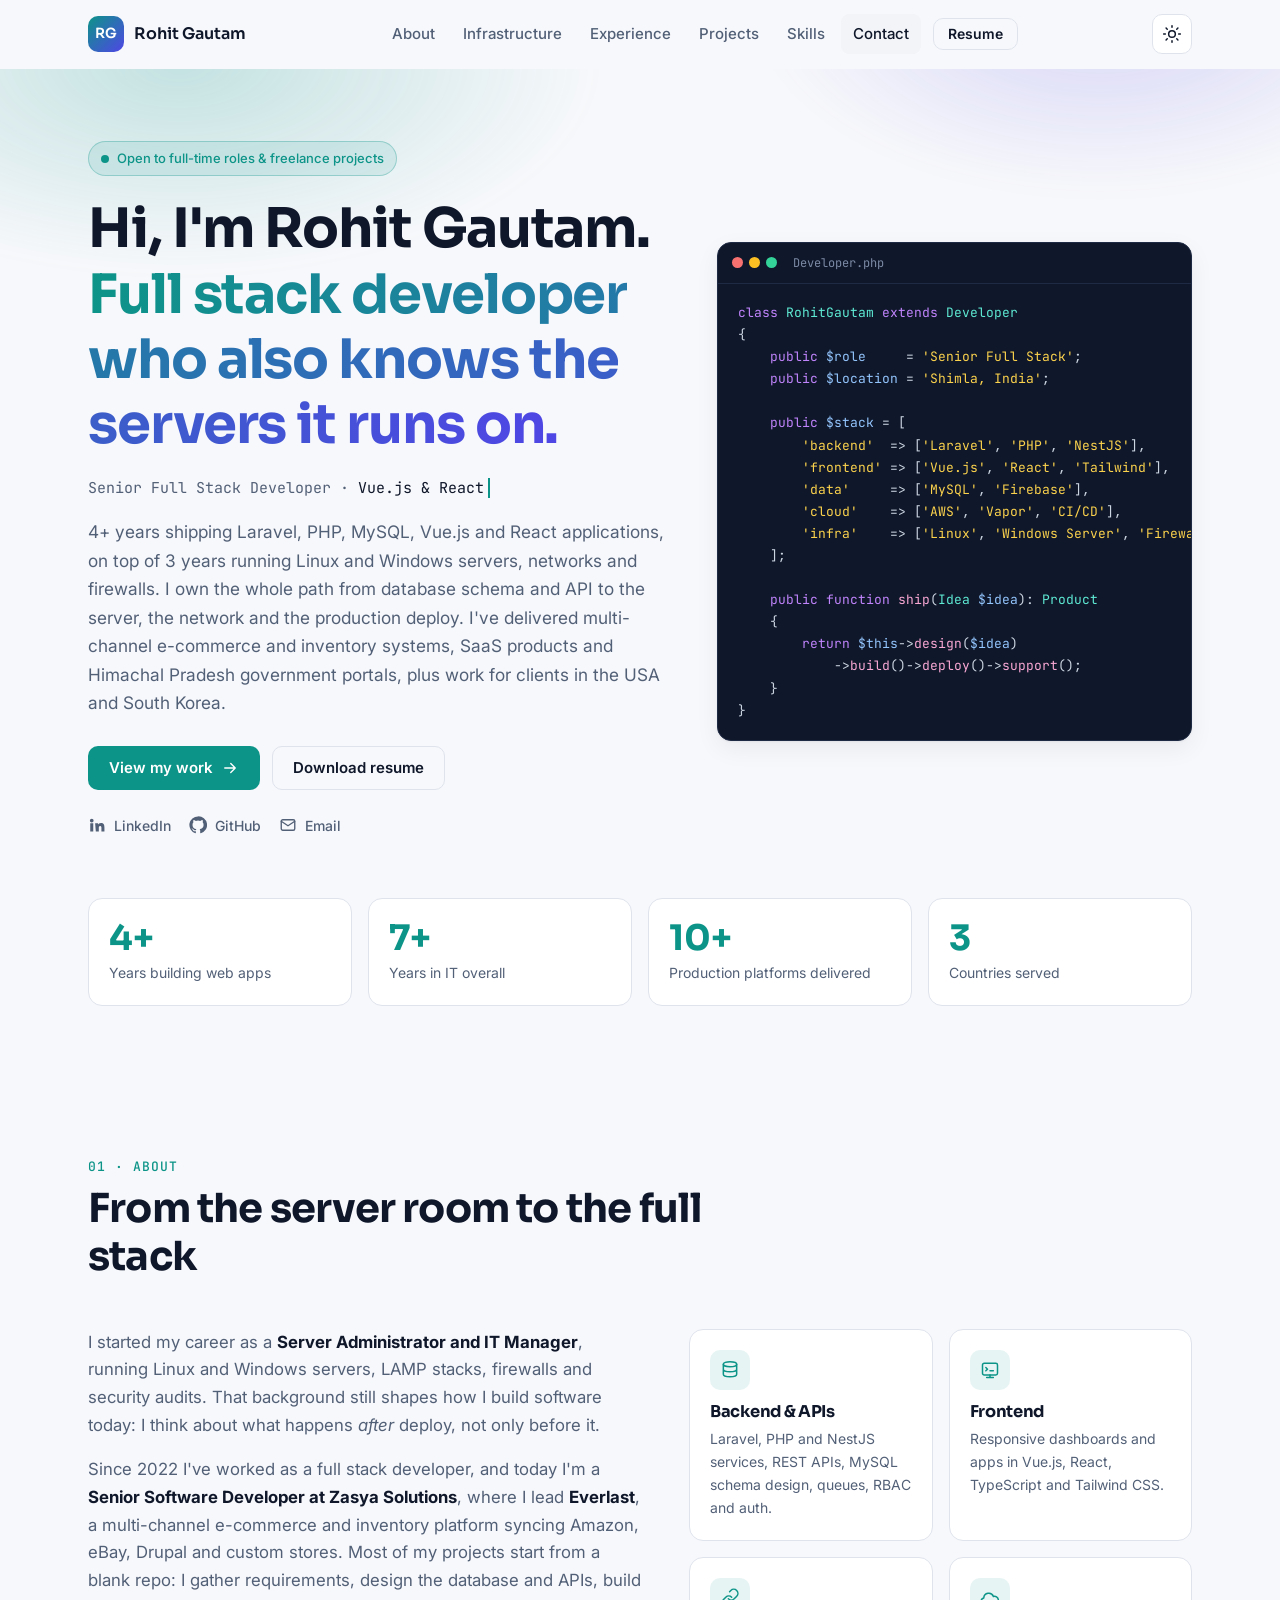
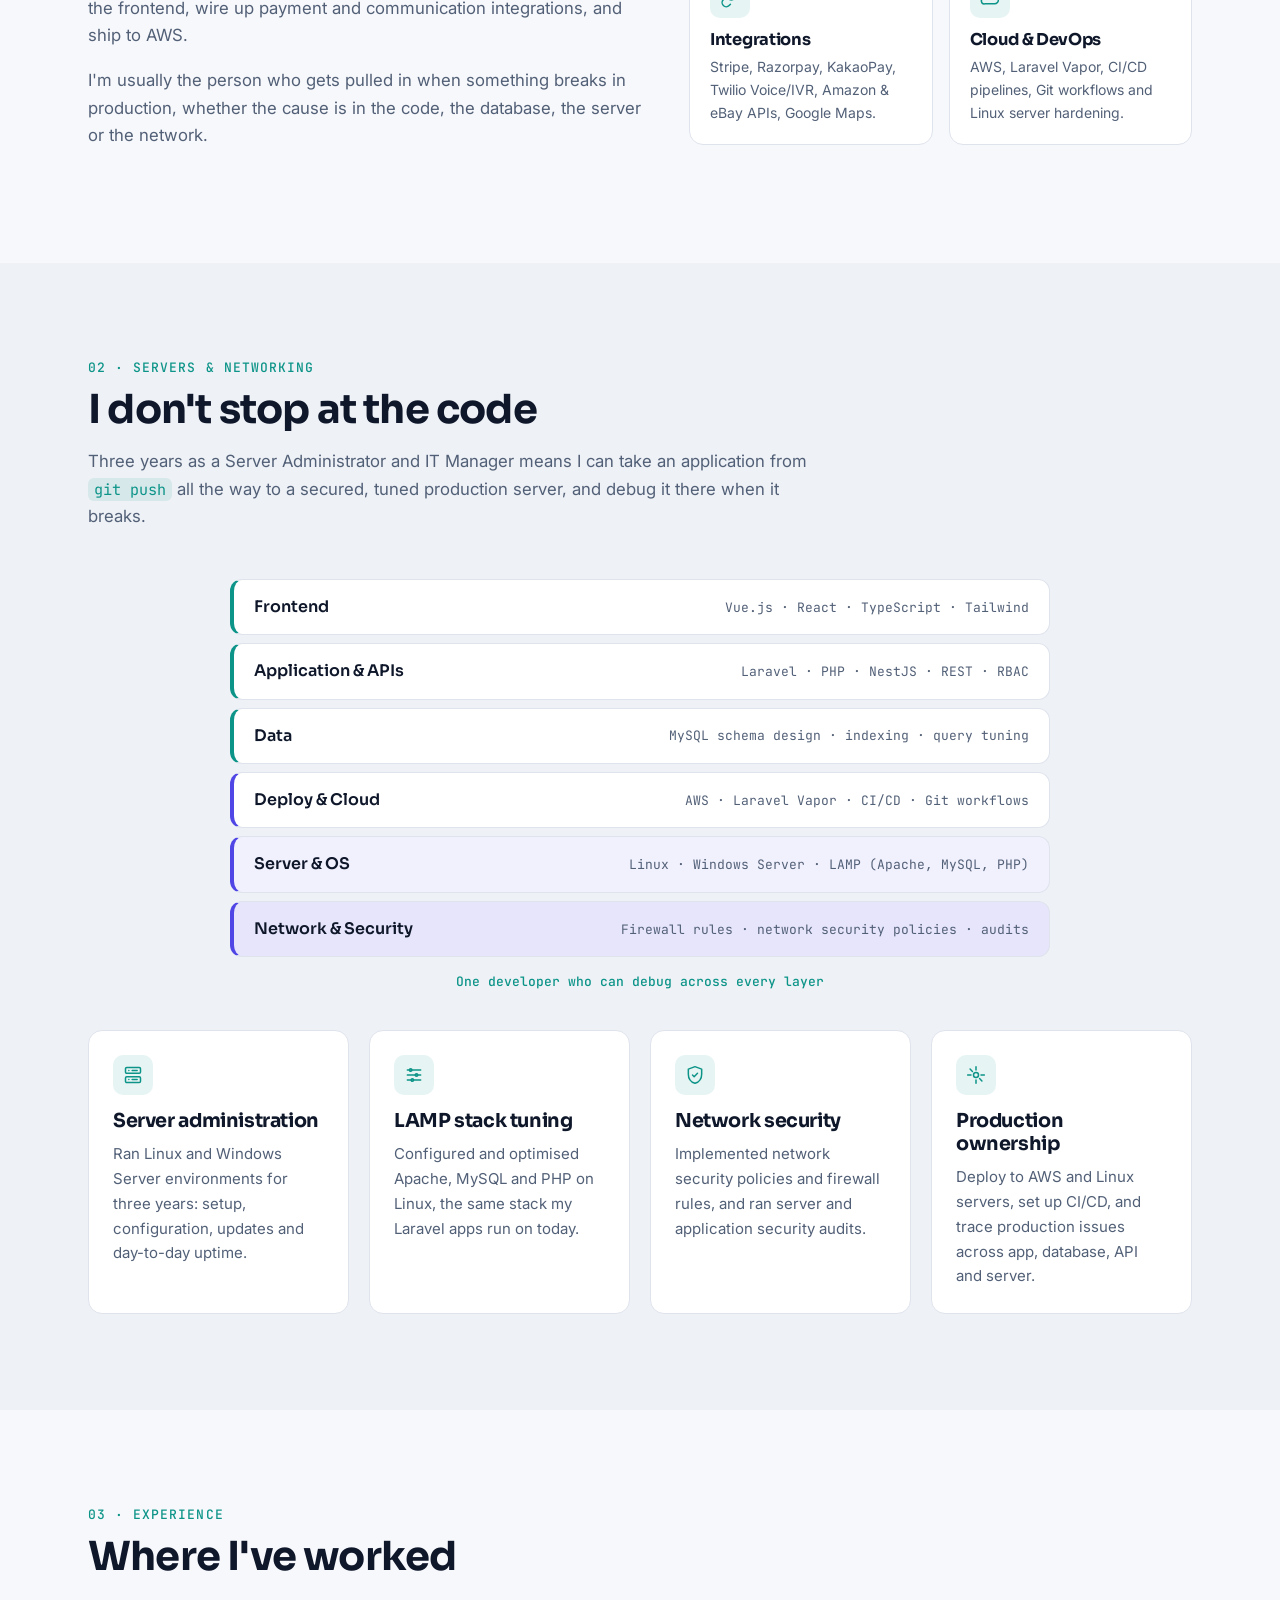
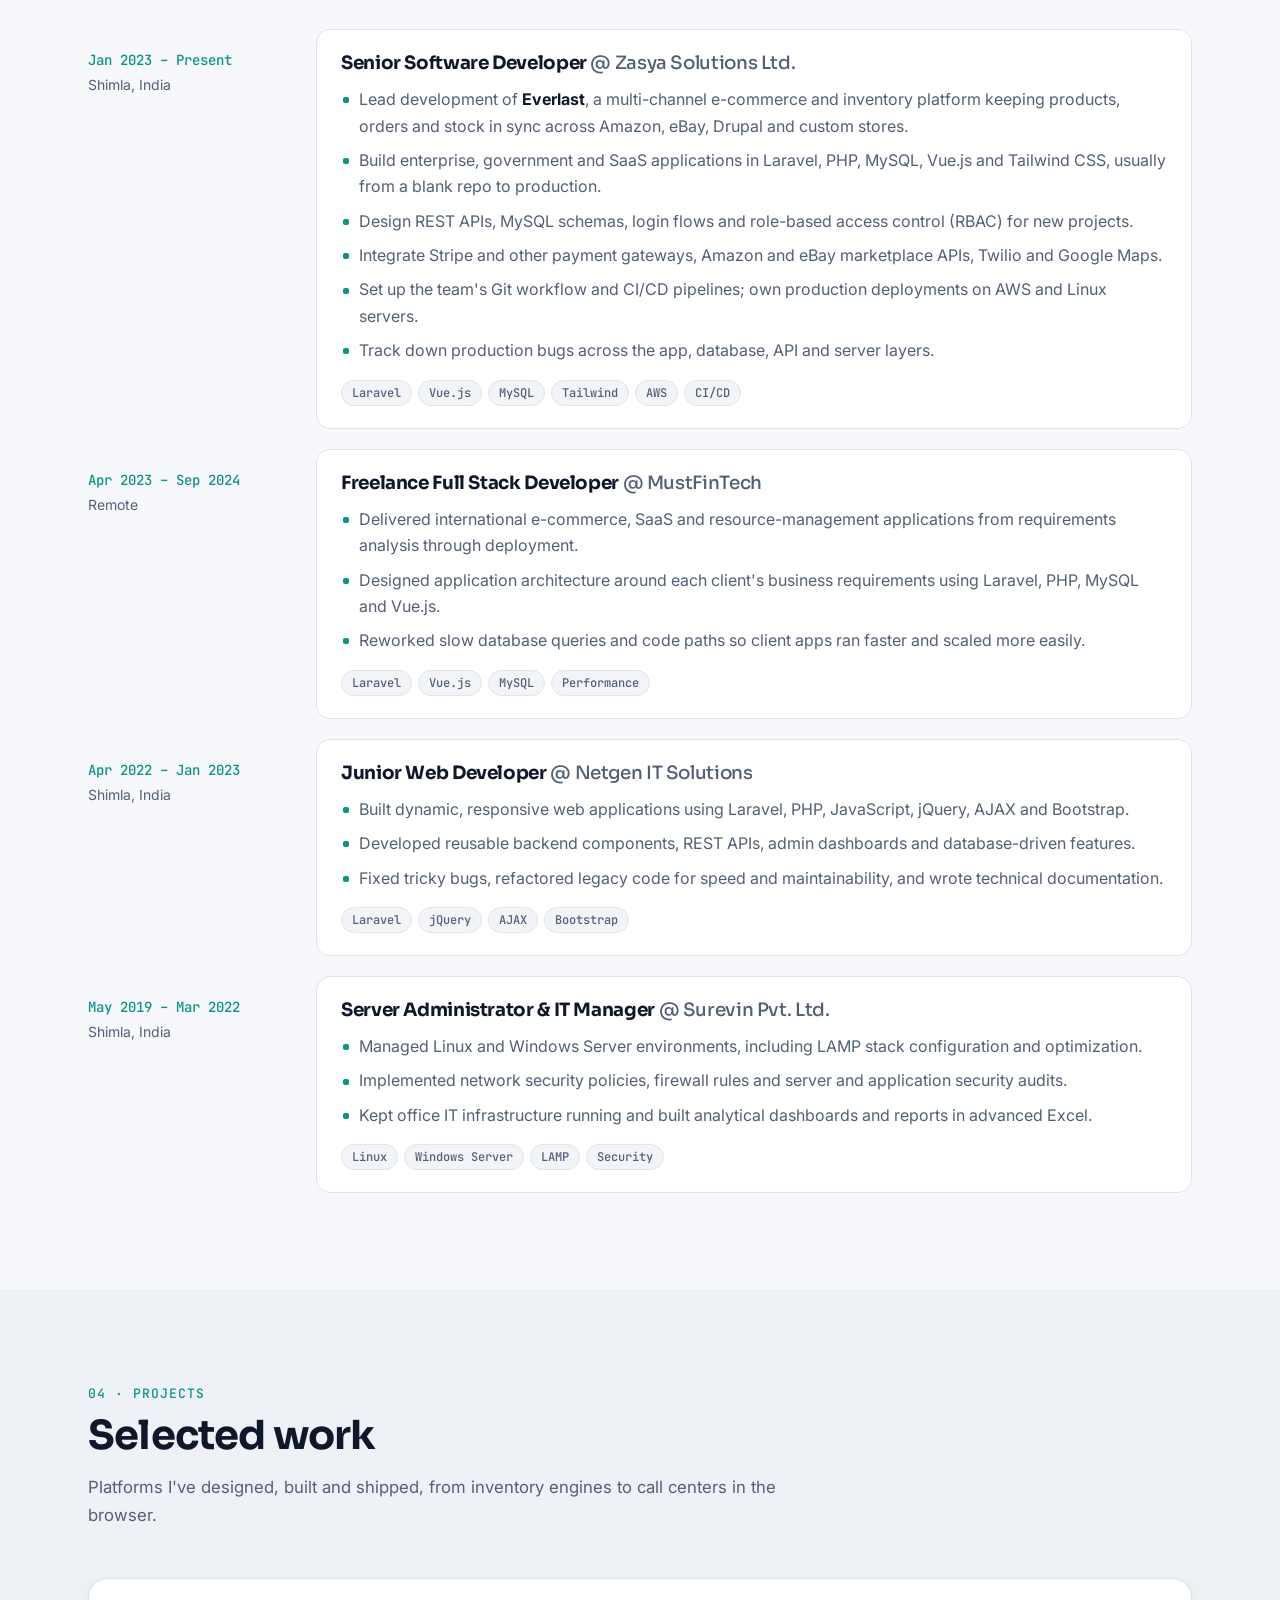
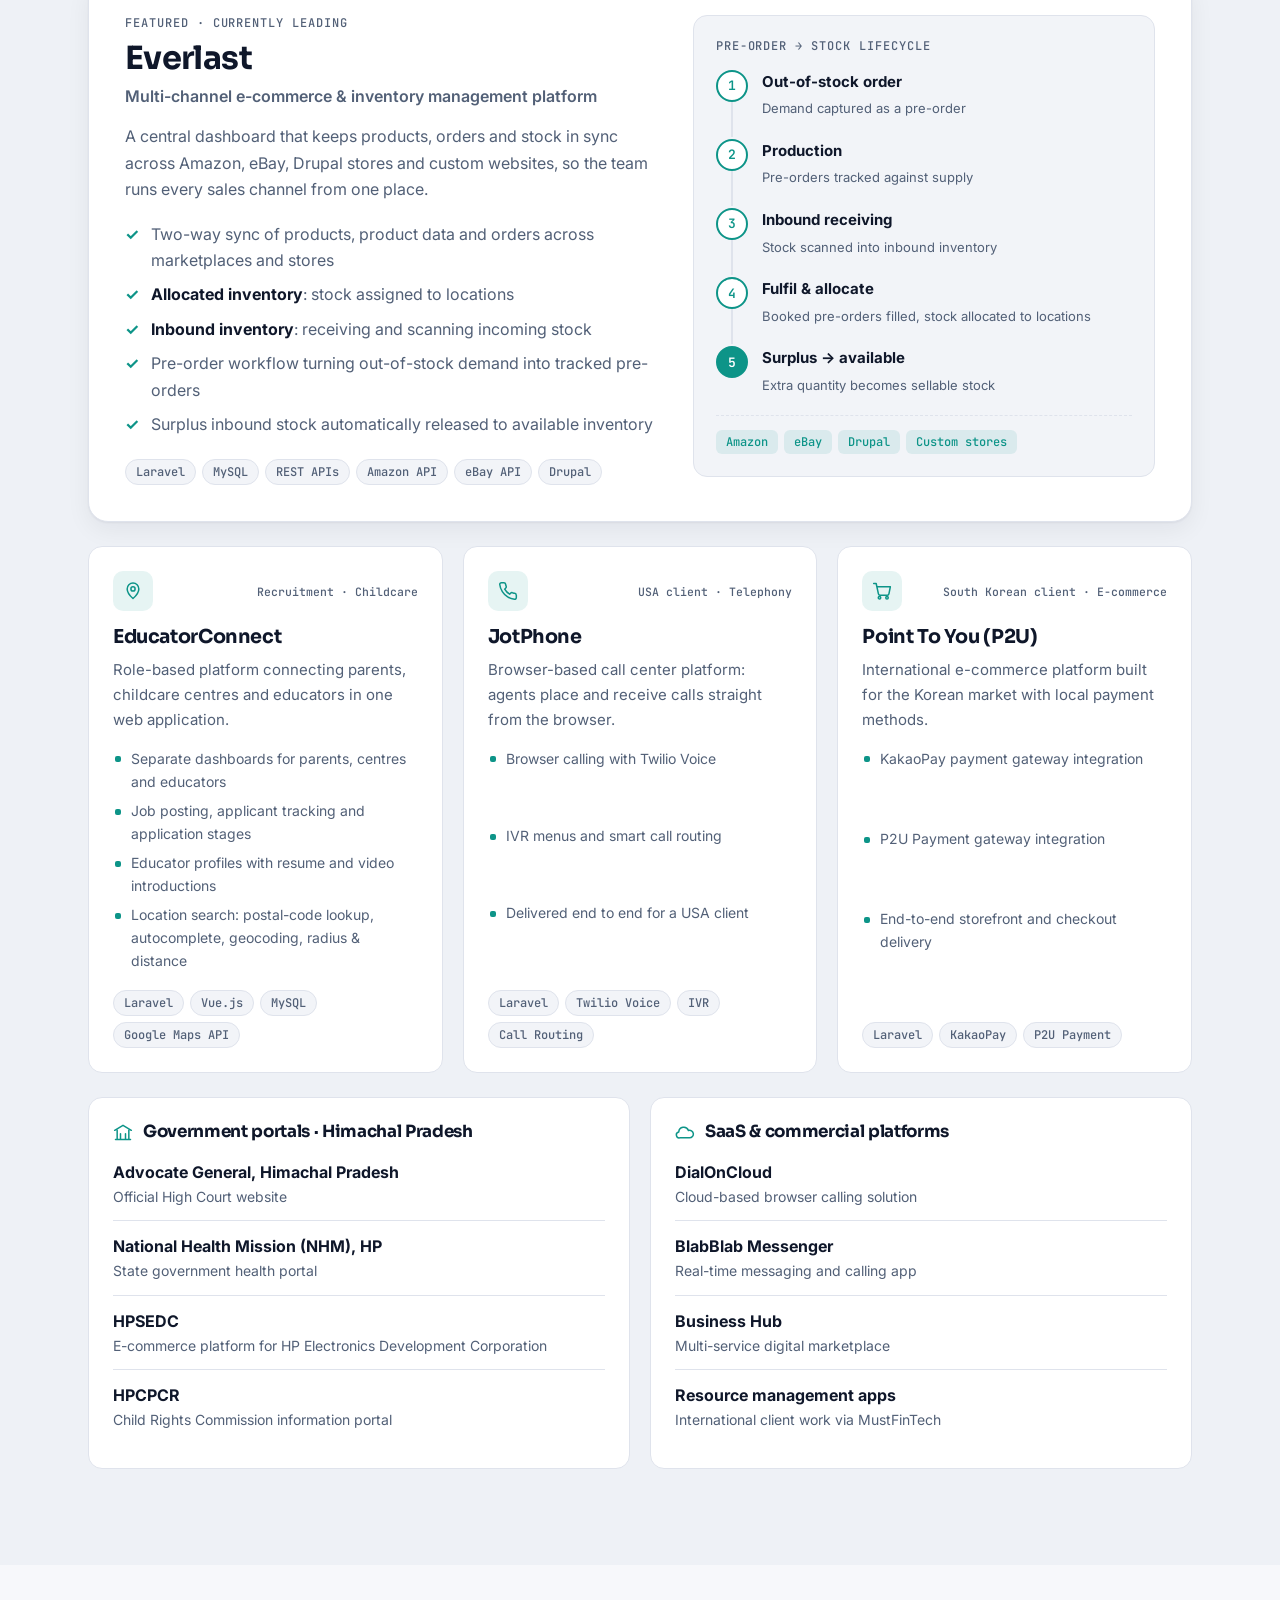
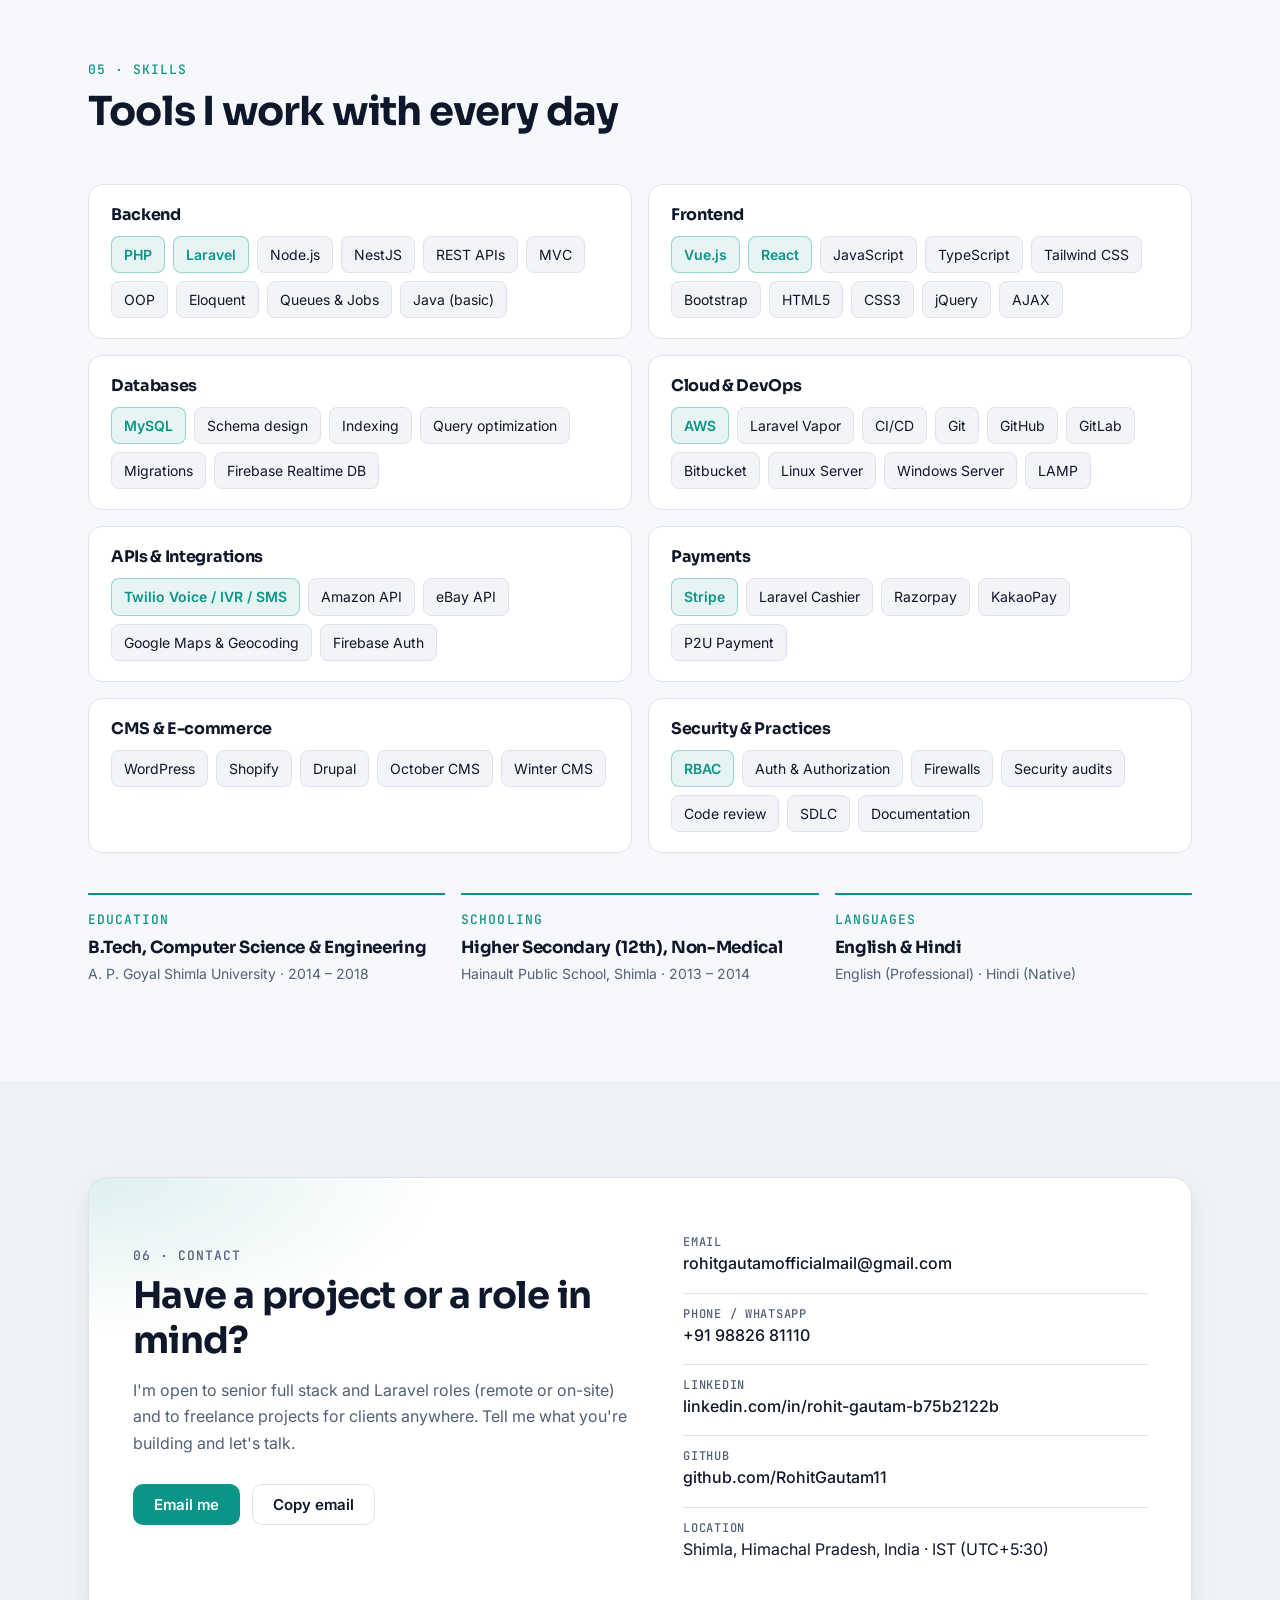
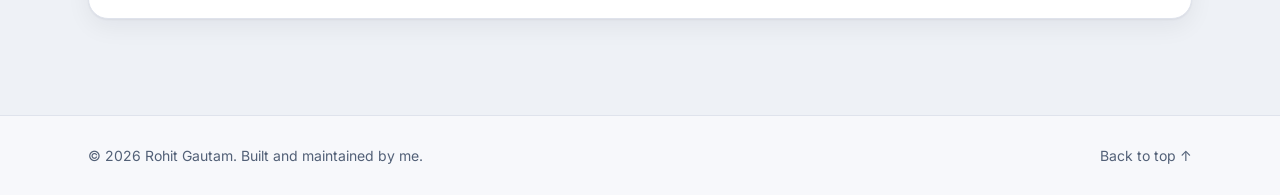
==== index.html @ 3cbfe1d6 "Portfolio website for Rohit Gautam, Senior Full Stack Developer" ====
<!doctype html>
<html lang="en">
<head>
  <meta charset="utf-8" />
  <meta name="viewport" content="width=device-width, initial-scale=1" />
  <title>Rohit Gautam | Senior Full Stack Developer (Laravel, PHP, Vue.js, React)</title>
  <meta name="description" content="Rohit Gautam is a Senior Full Stack Developer from Shimla, India with server and networking roots: 4+ years building Laravel, PHP, MySQL, Vue.js and React applications and 3 years administering Linux and Windows servers: SaaS products, multi-channel e-commerce, inventory systems and government portals." />
  <meta name="author" content="Rohit Gautam" />
  <meta name="keywords" content="Rohit Gautam, Laravel Developer, PHP Developer, Full Stack Developer, Vue.js, React, MySQL, REST API, Shimla, Himachal Pradesh, India, Freelance Laravel Developer" />
  <meta name="theme-color" content="#0b1120" />

  <meta property="og:type" content="website" />
  <meta property="og:title" content="Rohit Gautam | Senior Full Stack Developer" />
  <meta property="og:description" content="Laravel, PHP, Vue.js and React developer building SaaS, e-commerce, inventory and government platforms." />
  <meta name="twitter:card" content="summary" />
  <meta name="twitter:title" content="Rohit Gautam | Senior Full Stack Developer" />
  <meta name="twitter:description" content="Laravel, PHP, Vue.js and React developer building SaaS, e-commerce, inventory and government platforms." />

  <link rel="icon" href="assets/favicon.svg" type="image/svg+xml" />
  <link rel="preconnect" href="https://fonts.googleapis.com" />
  <link rel="preconnect" href="https://fonts.gstatic.com" crossorigin />
  <link href="https://fonts.googleapis.com/css2?family=Inter:wght@400;500;600&family=Sora:wght@500;600;700&family=JetBrains+Mono:wght@400;500&display=swap" rel="stylesheet" />
  <link rel="stylesheet" href="styles.css" />

  <script>
    (function () {
      try {
        var t = localStorage.getItem('theme');
        if (t) document.documentElement.setAttribute('data-theme', t);
      } catch (e) {}
    })();
  </script>

  <script type="application/ld+json">
  {
    "@context": "https://schema.org",
    "@type": "Person",
    "name": "Rohit Gautam",
    "jobTitle": "Senior Full Stack Developer",
    "address": { "@type": "PostalAddress", "addressLocality": "Shimla", "addressRegion": "Himachal Pradesh", "addressCountry": "IN" },
    "email": "mailto:rohitgautamofficialmail@gmail.com",
    "sameAs": ["https://www.linkedin.com/in/rohit-gautam-b75b2122b", "https://github.com/RohitGautam11"],
    "knowsAbout": ["Laravel", "PHP", "MySQL", "Vue.js", "React", "REST APIs", "AWS", "Twilio", "Stripe"]
  }
  </script>
</head>
<body>
  <a class="skip" href="#main">Skip to content</a>

  <header class="nav" id="top">
    <div class="container nav__inner">
      <a href="#top" class="logo" aria-label="Rohit Gautam, home">
        <span class="logo__mark">RG</span>
        <span class="logo__name">Rohit Gautam</span>
      </a>
      <nav class="nav__links" id="nav-links" aria-label="Primary">
        <a href="#about">About</a>
        <a href="#infrastructure">Infrastructure</a>
        <a href="#experience">Experience</a>
        <a href="#projects">Projects</a>
        <a href="#skills">Skills</a>
        <a href="#contact">Contact</a>
        <a href="assets/Rohit_Gautam_Resume.pdf" class="btn btn--sm btn--ghost nav__resume" target="_blank" rel="noopener">Resume</a>
      </nav>
      <div class="nav__actions">
        <button class="icon-btn" id="theme-toggle" aria-label="Toggle color theme">
          <svg class="i-sun" viewBox="0 0 24 24" aria-hidden="true"><circle cx="12" cy="12" r="4"/><path d="M12 2v2M12 20v2M4.9 4.9l1.4 1.4M17.7 17.7l1.4 1.4M2 12h2M20 12h2M4.9 19.1l1.4-1.4M17.7 6.3l1.4-1.4"/></svg>
          <svg class="i-moon" viewBox="0 0 24 24" aria-hidden="true"><path d="M21 12.8A9 9 0 1 1 11.2 3a7 7 0 0 0 9.8 9.8z"/></svg>
        </button>
        <button class="icon-btn nav__burger" id="nav-burger" aria-label="Open menu" aria-expanded="false" aria-controls="nav-links">
          <svg viewBox="0 0 24 24" aria-hidden="true"><path d="M4 7h16M4 12h16M4 17h16"/></svg>
        </button>
      </div>
    </div>
  </header>

  <main id="main">
    <!-- HERO -->
    <section class="hero">
      <div class="hero__glow" aria-hidden="true"></div>
      <div class="container hero__grid">
        <div class="hero__copy">
          <p class="badge"><span class="dot"></span> Open to full-time roles &amp; freelance projects</p>
          <h1 class="hero__title">
            Hi, I'm Rohit Gautam.<br />
            <span class="grad">Full stack developer who also knows the servers it runs on.</span>
          </h1>
          <p class="hero__role">Senior Full Stack Developer &middot; <span class="rotator" id="rotator">Laravel &amp; PHP</span></p>
          <p class="hero__lead">
            4+ years shipping Laravel, PHP, MySQL, Vue.js and React applications, on top of 3 years running
            Linux and Windows servers, networks and firewalls. I own the whole path from database schema and API
            to the server, the network and the production deploy. I've delivered multi-channel e-commerce and inventory systems, SaaS
            products and Himachal Pradesh government portals, plus work for clients in the USA and South Korea.
          </p>
          <div class="hero__cta">
            <a href="#projects" class="btn btn--primary">View my work
              <svg viewBox="0 0 24 24" aria-hidden="true"><path d="M5 12h14M13 6l6 6-6 6"/></svg>
            </a>
            <a href="assets/Rohit_Gautam_Resume.pdf" class="btn btn--ghost" target="_blank" rel="noopener">Download resume</a>
          </div>
          <ul class="hero__social" aria-label="Profiles">
            <li><a href="https://www.linkedin.com/in/rohit-gautam-b75b2122b" target="_blank" rel="noopener" aria-label="LinkedIn">
              <svg viewBox="0 0 24 24" aria-hidden="true"><path class="fill" d="M4.98 3.5a2.5 2.5 0 1 1 0 5 2.5 2.5 0 0 1 0-5zM3 9.75h4v11H3zM9.5 9.75h3.8v1.5h.06c.53-1 1.83-2.06 3.77-2.06 4.03 0 4.77 2.65 4.77 6.1v5.46h-4v-4.84c0-1.16-.02-2.64-1.61-2.64-1.61 0-1.86 1.26-1.86 2.56v4.92h-4z"/></svg>
              LinkedIn</a></li>
            <li><a href="https://github.com/RohitGautam11" target="_blank" rel="noopener" aria-label="GitHub">
              <svg viewBox="0 0 24 24" aria-hidden="true"><path class="fill" d="M12 .5a11.5 11.5 0 0 0-3.64 22.41c.58.1.79-.25.79-.56v-2c-3.2.7-3.87-1.37-3.87-1.37-.53-1.33-1.28-1.69-1.28-1.69-1.05-.71.08-.7.08-.7 1.16.08 1.77 1.19 1.77 1.19 1.03 1.77 2.7 1.26 3.36.96.1-.75.4-1.26.73-1.55-2.55-.29-5.24-1.28-5.24-5.69 0-1.26.45-2.29 1.19-3.09-.12-.29-.52-1.46.11-3.05 0 0 .97-.31 3.17 1.18a11 11 0 0 1 5.77 0c2.2-1.49 3.17-1.18 3.17-1.18.63 1.59.23 2.76.11 3.05.74.8 1.19 1.83 1.19 3.09 0 4.42-2.7 5.39-5.26 5.68.41.36.78 1.06.78 2.14v3.17c0 .31.21.67.8.56A11.5 11.5 0 0 0 12 .5z"/></svg>
              GitHub</a></li>
            <li><a href="mailto:rohitgautamofficialmail@gmail.com" aria-label="Email">
              <svg viewBox="0 0 24 24" aria-hidden="true"><rect x="3" y="5" width="18" height="14" rx="2"/><path d="m3 7 9 6 9-6"/></svg>
              Email</a></li>
          </ul>
        </div>

        <div class="hero__card" aria-label="Developer profile as code">
          <div class="code">
            <div class="code__bar">
              <span></span><span></span><span></span>
              <em>Developer.php</em>
            </div>
<pre><code><span class="k">class</span> <span class="t">RohitGautam</span> <span class="k">extends</span> <span class="t">Developer</span>
{
    <span class="k">public</span> <span class="v">$role</span>     = <span class="s">'Senior Full Stack'</span>;
    <span class="k">public</span> <span class="v">$location</span> = <span class="s">'Shimla, India'</span>;

    <span class="k">public</span> <span class="v">$stack</span> = [
        <span class="s">'backend'</span>  =&gt; [<span class="s">'Laravel'</span>, <span class="s">'PHP'</span>, <span class="s">'NestJS'</span>],
        <span class="s">'frontend'</span> =&gt; [<span class="s">'Vue.js'</span>, <span class="s">'React'</span>, <span class="s">'Tailwind'</span>],
        <span class="s">'data'</span>     =&gt; [<span class="s">'MySQL'</span>, <span class="s">'Firebase'</span>],
        <span class="s">'cloud'</span>    =&gt; [<span class="s">'AWS'</span>, <span class="s">'Vapor'</span>, <span class="s">'CI/CD'</span>],
        <span class="s">'infra'</span>    =&gt; [<span class="s">'Linux'</span>, <span class="s">'Windows Server'</span>, <span class="s">'Firewalls'</span>],
    ];

    <span class="k">public function</span> <span class="f">ship</span>(<span class="t">Idea</span> <span class="v">$idea</span>): <span class="t">Product</span>
    {
        <span class="k">return</span> <span class="v">$this</span>-&gt;<span class="f">design</span>(<span class="v">$idea</span>)
            -&gt;<span class="f">build</span>()-&gt;<span class="f">deploy</span>()-&gt;<span class="f">support</span>();
    }
}</code></pre>
          </div>
        </div>
      </div>

      <div class="container">
        <dl class="stats">
          <div class="stat"><dt>Years building web apps</dt><dd><span data-count="4">4</span>+</dd></div>
          <div class="stat"><dt>Years in IT overall</dt><dd><span data-count="7">7</span>+</dd></div>
          <div class="stat"><dt>Production platforms delivered</dt><dd><span data-count="10">10</span>+</dd></div>
          <div class="stat"><dt>Countries served</dt><dd><span data-count="3">3</span></dd></div>
        </dl>
      </div>
    </section>

    <!-- ABOUT -->
    <section class="section" id="about">
      <div class="container">
        <header class="section__head reveal">
          <p class="eyebrow">01 &middot; About</p>
          <h2>From the server room to the full stack</h2>
        </header>
        <div class="about reveal">
          <div class="about__text">
            <p>
              I started my career as a <strong>Server Administrator and IT Manager</strong>, running Linux and
              Windows servers, LAMP stacks, firewalls and security audits. That background still shapes how I
              build software today: I think about what happens <em>after</em> deploy, not only before it.
            </p>
            <p>
              Since 2022 I've worked as a full stack developer, and today I'm a <strong>Senior Software Developer at
              Zasya Solutions</strong>, where I lead <strong>Everlast</strong>, a multi-channel e-commerce and inventory
              platform syncing Amazon, eBay, Drupal and custom stores. Most of my projects start from a blank repo:
              I gather requirements, design the database and APIs, build the frontend, wire up payment and
              communication integrations, and ship to AWS.
            </p>
            <p>
              I'm usually the person who gets pulled in when something breaks in production, whether the cause
              is in the code, the database, the server or the network.
            </p>
          </div>
          <ul class="pillars">
            <li class="pillar">
              <span class="pillar__icon"><svg viewBox="0 0 24 24" aria-hidden="true"><ellipse cx="12" cy="5" rx="8" ry="3"/><path d="M4 5v6c0 1.66 3.58 3 8 3s8-1.34 8-3V5M4 11v6c0 1.66 3.58 3 8 3s8-1.34 8-3v-6"/></svg></span>
              <h3>Backend &amp; APIs</h3>
              <p>Laravel, PHP and NestJS services, REST APIs, MySQL schema design, queues, RBAC and auth.</p>
            </li>
            <li class="pillar">
              <span class="pillar__icon"><svg viewBox="0 0 24 24" aria-hidden="true"><rect x="3" y="4" width="18" height="14" rx="2"/><path d="M8 21h8M12 18v3M7 9l2 2-2 2M12 13h4"/></svg></span>
              <h3>Frontend</h3>
              <p>Responsive dashboards and apps in Vue.js, React, TypeScript and Tailwind CSS.</p>
            </li>
            <li class="pillar">
              <span class="pillar__icon"><svg viewBox="0 0 24 24" aria-hidden="true"><path d="M10 13a5 5 0 0 0 7.07 0l3-3a5 5 0 0 0-7.07-7.07l-1.5 1.5"/><path d="M14 11a5 5 0 0 0-7.07 0l-3 3a5 5 0 0 0 7.07 7.07l1.5-1.5"/></svg></span>
              <h3>Integrations</h3>
              <p>Stripe, Razorpay, KakaoPay, Twilio Voice/IVR, Amazon &amp; eBay APIs, Google Maps.</p>
            </li>
            <li class="pillar">
              <span class="pillar__icon"><svg viewBox="0 0 24 24" aria-hidden="true"><path d="M17.5 19a4.5 4.5 0 1 0-1.4-8.78A6 6 0 0 0 4.5 12 3.5 3.5 0 0 0 6 19z"/></svg></span>
              <h3>Cloud &amp; DevOps</h3>
              <p>AWS, Laravel Vapor, CI/CD pipelines, Git workflows and Linux server hardening.</p>
            </li>
          </ul>
        </div>
      </div>
    </section>

    <!-- INFRASTRUCTURE -->
    <section class="section section--alt" id="infrastructure">
      <div class="container">
        <header class="section__head reveal">
          <p class="eyebrow">02 &middot; Servers &amp; Networking</p>
          <h2>I don't stop at the code</h2>
          <p class="section__sub">
            Three years as a Server Administrator and IT Manager means I can take an application from
            <code>git push</code> all the way to a secured, tuned production server, and debug it there when it breaks.
          </p>
        </header>

        <div class="stack reveal" aria-label="Layers I work across, from user to infrastructure">
          <div class="stack__layer"><span class="stack__name">Frontend</span><span class="stack__items">Vue.js &middot; React &middot; TypeScript &middot; Tailwind</span></div>
          <div class="stack__layer"><span class="stack__name">Application &amp; APIs</span><span class="stack__items">Laravel &middot; PHP &middot; NestJS &middot; REST &middot; RBAC</span></div>
          <div class="stack__layer"><span class="stack__name">Data</span><span class="stack__items">MySQL schema design &middot; indexing &middot; query tuning</span></div>
          <div class="stack__layer"><span class="stack__name">Deploy &amp; Cloud</span><span class="stack__items">AWS &middot; Laravel Vapor &middot; CI/CD &middot; Git workflows</span></div>
          <div class="stack__layer"><span class="stack__name">Server &amp; OS</span><span class="stack__items">Linux &middot; Windows Server &middot; LAMP (Apache, MySQL, PHP)</span></div>
          <div class="stack__layer stack__layer--base"><span class="stack__name">Network &amp; Security</span><span class="stack__items">Firewall rules &middot; network security policies &middot; audits</span></div>
          <p class="stack__note">One developer who can debug across every layer</p>
        </div>

        <div class="cards cards--4">
          <article class="card reveal">
            <div class="card__top"><span class="card__icon"><svg viewBox="0 0 24 24" aria-hidden="true"><rect x="3" y="3" width="18" height="7" rx="1.5"/><rect x="3" y="14" width="18" height="7" rx="1.5"/><path d="M7 6.5h.01M7 17.5h.01M11 6.5h6M11 17.5h6"/></svg></span></div>
            <h3>Server administration</h3>
            <p>Ran Linux and Windows Server environments for three years: setup, configuration, updates and day-to-day uptime.</p>
          </article>
          <article class="card reveal">
            <div class="card__top"><span class="card__icon"><svg viewBox="0 0 24 24" aria-hidden="true"><path d="M4 6h16M4 12h16M4 18h16"/><circle cx="8" cy="6" r="1.5"/><circle cx="15" cy="12" r="1.5"/><circle cx="10" cy="18" r="1.5"/></svg></span></div>
            <h3>LAMP stack tuning</h3>
            <p>Configured and optimised Apache, MySQL and PHP on Linux, the same stack my Laravel apps run on today.</p>
          </article>
          <article class="card reveal">
            <div class="card__top"><span class="card__icon"><svg viewBox="0 0 24 24" aria-hidden="true"><path d="M12 2 4 5v6c0 5 3.4 9.4 8 11 4.6-1.6 8-6 8-11V5z"/><path d="m9 12 2 2 4-4"/></svg></span></div>
            <h3>Network security</h3>
            <p>Implemented network security policies and firewall rules, and ran server and application security audits.</p>
          </article>
          <article class="card reveal">
            <div class="card__top"><span class="card__icon"><svg viewBox="0 0 24 24" aria-hidden="true"><path d="M12 2v4M12 18v4M4.9 4.9l2.8 2.8M16.3 16.3l2.8 2.8M2 12h4M18 12h4"/><circle cx="12" cy="12" r="3"/></svg></span></div>
            <h3>Production ownership</h3>
            <p>Deploy to AWS and Linux servers, set up CI/CD, and trace production issues across app, database, API and server.</p>
          </article>
        </div>
      </div>
    </section>

    <!-- EXPERIENCE -->
    <section class="section" id="experience">
      <div class="container">
        <header class="section__head reveal">
          <p class="eyebrow">03 &middot; Experience</p>
          <h2>Where I've worked</h2>
        </header>

        <ol class="timeline">
          <li class="job reveal">
            <div class="job__meta">
              <span class="job__date">Jan 2023 &ndash; Present</span>
              <span class="job__place">Shimla, India</span>
            </div>
            <div class="job__body">
              <h3>Senior Software Developer <span class="at">@ Zasya Solutions Ltd.</span></h3>
              <ul>
                <li>Lead development of <strong>Everlast</strong>, a multi-channel e-commerce and inventory platform keeping products, orders and stock in sync across Amazon, eBay, Drupal and custom stores.</li>
                <li>Build enterprise, government and SaaS applications in Laravel, PHP, MySQL, Vue.js and Tailwind CSS, usually from a blank repo to production.</li>
                <li>Design REST APIs, MySQL schemas, login flows and role-based access control (RBAC) for new projects.</li>
                <li>Integrate Stripe and other payment gateways, Amazon and eBay marketplace APIs, Twilio and Google Maps.</li>
                <li>Set up the team's Git workflow and CI/CD pipelines; own production deployments on AWS and Linux servers.</li>
                <li>Track down production bugs across the app, database, API and server layers.</li>
              </ul>
              <ul class="tags"><li>Laravel</li><li>Vue.js</li><li>MySQL</li><li>Tailwind</li><li>AWS</li><li>CI/CD</li></ul>
            </div>
          </li>

          <li class="job reveal">
            <div class="job__meta">
              <span class="job__date">Apr 2023 &ndash; Sep 2024</span>
              <span class="job__place">Remote</span>
            </div>
            <div class="job__body">
              <h3>Freelance Full Stack Developer <span class="at">@ MustFinTech</span></h3>
              <ul>
                <li>Delivered international e-commerce, SaaS and resource-management applications from requirements analysis through deployment.</li>
                <li>Designed application architecture around each client's business requirements using Laravel, PHP, MySQL and Vue.js.</li>
                <li>Reworked slow database queries and code paths so client apps ran faster and scaled more easily.</li>
              </ul>
              <ul class="tags"><li>Laravel</li><li>Vue.js</li><li>MySQL</li><li>Performance</li></ul>
            </div>
          </li>

          <li class="job reveal">
            <div class="job__meta">
              <span class="job__date">Apr 2022 &ndash; Jan 2023</span>
              <span class="job__place">Shimla, India</span>
            </div>
            <div class="job__body">
              <h3>Junior Web Developer <span class="at">@ Netgen IT Solutions</span></h3>
              <ul>
                <li>Built dynamic, responsive web applications using Laravel, PHP, JavaScript, jQuery, AJAX and Bootstrap.</li>
                <li>Developed reusable backend components, REST APIs, admin dashboards and database-driven features.</li>
                <li>Fixed tricky bugs, refactored legacy code for speed and maintainability, and wrote technical documentation.</li>
              </ul>
              <ul class="tags"><li>Laravel</li><li>jQuery</li><li>AJAX</li><li>Bootstrap</li></ul>
            </div>
          </li>

          <li class="job reveal">
            <div class="job__meta">
              <span class="job__date">May 2019 &ndash; Mar 2022</span>
              <span class="job__place">Shimla, India</span>
            </div>
            <div class="job__body">
              <h3>Server Administrator &amp; IT Manager <span class="at">@ Surevin Pvt. Ltd.</span></h3>
              <ul>
                <li>Managed Linux and Windows Server environments, including LAMP stack configuration and optimization.</li>
                <li>Implemented network security policies, firewall rules and server and application security audits.</li>
                <li>Kept office IT infrastructure running and built analytical dashboards and reports in advanced Excel.</li>
              </ul>
              <ul class="tags"><li>Linux</li><li>Windows Server</li><li>LAMP</li><li>Security</li></ul>
            </div>
          </li>
        </ol>
      </div>
    </section>

    <!-- PROJECTS -->
    <section class="section section--alt" id="projects">
      <div class="container">
        <header class="section__head reveal">
          <p class="eyebrow">04 &middot; Projects</p>
          <h2>Selected work</h2>
          <p class="section__sub">Platforms I've designed, built and shipped, from inventory engines to call centers in the browser.</p>
        </header>

        <!-- Everlast feature -->
        <article class="feature reveal">
          <div class="feature__copy">
            <p class="kicker">Featured &middot; Currently leading</p>
            <h3>Everlast</h3>
            <p class="feature__sub">Multi-channel e-commerce &amp; inventory management platform</p>
            <p>
              A central dashboard that keeps products, orders and stock in sync across Amazon, eBay,
              Drupal stores and custom websites, so the team runs every sales channel from one place.
            </p>
            <ul class="checks">
              <li>Two-way sync of products, product data and orders across marketplaces and stores</li>
              <li><strong>Allocated inventory</strong>: stock assigned to locations</li>
              <li><strong>Inbound inventory</strong>: receiving and scanning incoming stock</li>
              <li>Pre-order workflow turning out-of-stock demand into tracked pre-orders</li>
              <li>Surplus inbound stock automatically released to available inventory</li>
            </ul>
            <ul class="tags"><li>Laravel</li><li>MySQL</li><li>REST APIs</li><li>Amazon API</li><li>eBay API</li><li>Drupal</li></ul>
          </div>
          <div class="flow" aria-label="Everlast pre-order and inventory flow">
            <p class="flow__title">Pre-order &rarr; stock lifecycle</p>
            <ol class="flow__steps">
              <li><span>1</span><div><strong>Out-of-stock order</strong><small>Demand captured as a pre-order</small></div></li>
              <li><span>2</span><div><strong>Production</strong><small>Pre-orders tracked against supply</small></div></li>
              <li><span>3</span><div><strong>Inbound receiving</strong><small>Stock scanned into inbound inventory</small></div></li>
              <li><span>4</span><div><strong>Fulfil &amp; allocate</strong><small>Booked pre-orders filled, stock allocated to locations</small></div></li>
              <li class="flow__end"><span>5</span><div><strong>Surplus &rarr; available</strong><small>Extra quantity becomes sellable stock</small></div></li>
            </ol>
            <div class="flow__channels">
              <span>Amazon</span><span>eBay</span><span>Drupal</span><span>Custom stores</span>
            </div>
          </div>
        </article>

        <div class="cards">
          <article class="card reveal">
            <div class="card__top">
              <span class="card__icon"><svg viewBox="0 0 24 24" aria-hidden="true"><path d="M12 21s-7-6.2-7-11.5A7 7 0 0 1 19 9.5C19 14.8 12 21 12 21z"/><circle cx="12" cy="9.5" r="2.5"/></svg></span>
              <span class="card__label">Recruitment &middot; Childcare</span>
            </div>
            <h3>EducatorConnect</h3>
            <p>Role-based platform connecting parents, childcare centres and educators in one web application.</p>
            <ul class="mini">
              <li>Separate dashboards for parents, centres and educators</li>
              <li>Job posting, applicant tracking and application stages</li>
              <li>Educator profiles with resume and video introductions</li>
              <li>Location search: postal-code lookup, autocomplete, geocoding, radius &amp; distance</li>
            </ul>
            <ul class="tags"><li>Laravel</li><li>Vue.js</li><li>MySQL</li><li>Google Maps API</li></ul>
          </article>

          <article class="card reveal">
            <div class="card__top">
              <span class="card__icon"><svg viewBox="0 0 24 24" aria-hidden="true"><path d="M22 16.9v3a2 2 0 0 1-2.2 2 19.8 19.8 0 0 1-8.6-3.1 19.5 19.5 0 0 1-6-6A19.8 19.8 0 0 1 2.1 4.2 2 2 0 0 1 4.1 2h3a2 2 0 0 1 2 1.7c.1.9.4 1.8.7 2.7a2 2 0 0 1-.5 2.1L8 9.8a16 16 0 0 0 6 6l1.3-1.3a2 2 0 0 1 2.1-.4c.9.3 1.8.6 2.7.7a2 2 0 0 1 1.7 2z"/></svg></span>
              <span class="card__label">USA client &middot; Telephony</span>
            </div>
            <h3>JotPhone</h3>
            <p>Browser-based call center platform: agents place and receive calls straight from the browser.</p>
            <ul class="mini">
              <li>Browser calling with Twilio Voice</li>
              <li>IVR menus and smart call routing</li>
              <li>Delivered end to end for a USA client</li>
            </ul>
            <ul class="tags"><li>Laravel</li><li>Twilio Voice</li><li>IVR</li><li>Call Routing</li></ul>
          </article>

          <article class="card reveal">
            <div class="card__top">
              <span class="card__icon"><svg viewBox="0 0 24 24" aria-hidden="true"><circle cx="9" cy="20" r="1.5"/><circle cx="18" cy="20" r="1.5"/><path d="M2 3h3l2.7 12.4a2 2 0 0 0 2 1.6h8.6a2 2 0 0 0 2-1.6L22 7H6"/></svg></span>
              <span class="card__label">South Korean client &middot; E-commerce</span>
            </div>
            <h3>Point To You (P2U)</h3>
            <p>International e-commerce platform built for the Korean market with local payment methods.</p>
            <ul class="mini">
              <li>KakaoPay payment gateway integration</li>
              <li>P2U Payment gateway integration</li>
              <li>End-to-end storefront and checkout delivery</li>
            </ul>
            <ul class="tags"><li>Laravel</li><li>KakaoPay</li><li>P2U Payment</li></ul>
          </article>
        </div>

        <div class="split">
          <div class="panel reveal">
            <h3 class="panel__title">
              <svg viewBox="0 0 24 24" aria-hidden="true"><path d="M3 21h18M5 21V10M19 21V10M9 21v-7M15 21v-7M2 10l10-6 10 6"/></svg>
              Government portals &middot; Himachal Pradesh
            </h3>
            <ul class="list">
              <li><strong>Advocate General, Himachal Pradesh</strong><span>Official High Court website</span></li>
              <li><strong>National Health Mission (NHM), HP</strong><span>State government health portal</span></li>
              <li><strong>HPSEDC</strong><span>E-commerce platform for HP Electronics Development Corporation</span></li>
              <li><strong>HPCPCR</strong><span>Child Rights Commission information portal</span></li>
            </ul>
          </div>
          <div class="panel reveal">
            <h3 class="panel__title">
              <svg viewBox="0 0 24 24" aria-hidden="true"><path d="M17.5 19a4.5 4.5 0 1 0-1.4-8.78A6 6 0 0 0 4.5 12 3.5 3.5 0 0 0 6 19z"/></svg>
              SaaS &amp; commercial platforms
            </h3>
            <ul class="list">
              <li><strong>DialOnCloud</strong><span>Cloud-based browser calling solution</span></li>
              <li><strong>BlabBlab Messenger</strong><span>Real-time messaging and calling app</span></li>
              <li><strong>Business Hub</strong><span>Multi-service digital marketplace</span></li>
              <li><strong>Resource management apps</strong><span>International client work via MustFinTech</span></li>
            </ul>
          </div>
        </div>
      </div>
    </section>

    <!-- SKILLS -->
    <section class="section" id="skills">
      <div class="container">
        <header class="section__head reveal">
          <p class="eyebrow">05 &middot; Skills</p>
          <h2>Tools I work with every day</h2>
        </header>
        <div class="skills">
          <div class="skill reveal"><h3>Backend</h3><ul class="chips"><li class="hl">PHP</li><li class="hl">Laravel</li><li>Node.js</li><li>NestJS</li><li>REST APIs</li><li>MVC</li><li>OOP</li><li>Eloquent</li><li>Queues &amp; Jobs</li><li>Java (basic)</li></ul></div>
          <div class="skill reveal"><h3>Frontend</h3><ul class="chips"><li class="hl">Vue.js</li><li class="hl">React</li><li>JavaScript</li><li>TypeScript</li><li>Tailwind CSS</li><li>Bootstrap</li><li>HTML5</li><li>CSS3</li><li>jQuery</li><li>AJAX</li></ul></div>
          <div class="skill reveal"><h3>Databases</h3><ul class="chips"><li class="hl">MySQL</li><li>Schema design</li><li>Indexing</li><li>Query optimization</li><li>Migrations</li><li>Firebase Realtime DB</li></ul></div>
          <div class="skill reveal"><h3>Cloud &amp; DevOps</h3><ul class="chips"><li class="hl">AWS</li><li>Laravel Vapor</li><li>CI/CD</li><li>Git</li><li>GitHub</li><li>GitLab</li><li>Bitbucket</li><li>Linux Server</li><li>Windows Server</li><li>LAMP</li></ul></div>
          <div class="skill reveal"><h3>APIs &amp; Integrations</h3><ul class="chips"><li class="hl">Twilio Voice / IVR / SMS</li><li>Amazon API</li><li>eBay API</li><li>Google Maps &amp; Geocoding</li><li>Firebase Auth</li></ul></div>
          <div class="skill reveal"><h3>Payments</h3><ul class="chips"><li class="hl">Stripe</li><li>Laravel Cashier</li><li>Razorpay</li><li>KakaoPay</li><li>P2U Payment</li></ul></div>
          <div class="skill reveal"><h3>CMS &amp; E-commerce</h3><ul class="chips"><li>WordPress</li><li>Shopify</li><li>Drupal</li><li>October CMS</li><li>Winter CMS</li></ul></div>
          <div class="skill reveal"><h3>Security &amp; Practices</h3><ul class="chips"><li class="hl">RBAC</li><li>Auth &amp; Authorization</li><li>Firewalls</li><li>Security audits</li><li>Code review</li><li>SDLC</li><li>Documentation</li></ul></div>
        </div>

        <div class="edu reveal">
          <div class="edu__item">
            <p class="eyebrow">Education</p>
            <h3>B.Tech, Computer Science &amp; Engineering</h3>
            <p>A. P. Goyal Shimla University &middot; 2014 &ndash; 2018</p>
          </div>
          <div class="edu__item">
            <p class="eyebrow">Schooling</p>
            <h3>Higher Secondary (12th), Non-Medical</h3>
            <p>Hainault Public School, Shimla &middot; 2013 &ndash; 2014</p>
          </div>
          <div class="edu__item">
            <p class="eyebrow">Languages</p>
            <h3>English &amp; Hindi</h3>
            <p>English (Professional) &middot; Hindi (Native)</p>
          </div>
        </div>
      </div>
    </section>

    <!-- CONTACT -->
    <section class="section section--alt" id="contact">
      <div class="container">
        <div class="contact reveal">
          <div class="contact__copy">
            <p class="eyebrow">06 &middot; Contact</p>
            <h2>Have a project or a role in mind?</h2>
            <p>
              I'm open to senior full stack and Laravel roles (remote or on-site) and to freelance projects for
              clients anywhere. Tell me what you're building and let's talk.
            </p>
            <div class="hero__cta">
              <a class="btn btn--primary" href="mailto:rohitgautamofficialmail@gmail.com?subject=Let%27s%20work%20together">Email me</a>
              <button class="btn btn--ghost" id="copy-email" data-email="rohitgautamofficialmail@gmail.com">Copy email</button>
            </div>
          </div>
          <ul class="contact__list">
            <li>
              <span class="contact__label">Email</span>
              <a href="mailto:rohitgautamofficialmail@gmail.com">rohitgautamofficialmail@gmail.com</a>
            </li>
            <li>
              <span class="contact__label">Phone / WhatsApp</span>
              <a href="tel:+919882681110">+91 98826 81110</a>
            </li>
            <li>
              <span class="contact__label">LinkedIn</span>
              <a href="https://www.linkedin.com/in/rohit-gautam-b75b2122b" target="_blank" rel="noopener">linkedin.com/in/rohit-gautam-b75b2122b</a>
            </li>
            <li>
              <span class="contact__label">GitHub</span>
              <a href="https://github.com/RohitGautam11" target="_blank" rel="noopener">github.com/RohitGautam11</a>
            </li>
            <li>
              <span class="contact__label">Location</span>
              <span>Shimla, Himachal Pradesh, India &middot; IST (UTC+5:30)</span>
            </li>
          </ul>
        </div>
      </div>
    </section>
  </main>

  <footer class="footer">
    <div class="container footer__inner">
      <p>&copy; <span id="year">2026</span> Rohit Gautam. Built and maintained by me.</p>
      <a href="#top" class="footer__top">Back to top &uarr;</a>
    </div>
  </footer>

  <div class="toast" id="toast" role="status" aria-live="polite"></div>
  <script src="script.js" defer></script>
</body>
</html>
---- styles.css ----
/* ===== Tokens ===== */
:root {
  --bg: #f7f8fb;
  --bg-alt: #eef1f6;
  --surface: #ffffff;
  --surface-2: #f2f4f8;
  --border: #dfe3ec;
  --text: #0f172a;
  --muted: #526077;
  --accent: #0d9488;
  --accent-2: #4f46e5;
  --accent-soft: rgba(13, 148, 136, 0.1);
  --code-bg: #0f172a;
  --shadow: 0 1px 2px rgba(15, 23, 42, 0.05), 0 8px 24px rgba(15, 23, 42, 0.06);
  --radius: 14px;
  --font: "Inter", system-ui, -apple-system, "Segoe UI", Roboto, sans-serif;
  --display: "Sora", var(--font);
  --mono: "JetBrains Mono", ui-monospace, SFMono-Regular, Consolas, monospace;
  color-scheme: light;
}

@media (prefers-color-scheme: dark) {
  :root:not([data-theme="light"]) {
    --bg: #0b1120;
    --bg-alt: #0e1528;
    --surface: #111a2e;
    --surface-2: #16213a;
    --border: #22304d;
    --text: #e6ebf5;
    --muted: #94a3bd;
    --accent: #2dd4bf;
    --accent-2: #818cf8;
    --accent-soft: rgba(45, 212, 191, 0.12);
    --code-bg: #0a1020;
    --shadow: 0 1px 2px rgba(0, 0, 0, 0.3), 0 12px 32px rgba(0, 0, 0, 0.35);
    color-scheme: dark;
  }
}
:root[data-theme="dark"] {
  --bg: #0b1120;
  --bg-alt: #0e1528;
  --surface: #111a2e;
  --surface-2: #16213a;
  --border: #22304d;
  --text: #e6ebf5;
  --muted: #94a3bd;
  --accent: #2dd4bf;
  --accent-2: #818cf8;
  --accent-soft: rgba(45, 212, 191, 0.12);
  --code-bg: #0a1020;
  --shadow: 0 1px 2px rgba(0, 0, 0, 0.3), 0 12px 32px rgba(0, 0, 0, 0.35);
  color-scheme: dark;
}

/* ===== Base ===== */
*, *::before, *::after { box-sizing: border-box; }
html { scroll-behavior: smooth; scroll-padding-top: 80px; -webkit-text-size-adjust: 100%; }
body {
  margin: 0;
  font-family: var(--font);
  font-size: 16px;
  line-height: 1.65;
  color: var(--text);
  background: var(--bg);
  -webkit-font-smoothing: antialiased;
  overflow-x: hidden;
}
h1, h2, h3 { font-family: var(--display); line-height: 1.2; margin: 0; letter-spacing: -0.02em; }
p { margin: 0 0 1em; }
a { color: inherit; text-decoration: none; }
ul, ol { margin: 0; padding: 0; list-style: none; }
svg { width: 20px; height: 20px; fill: none; stroke: currentColor; stroke-width: 1.8; stroke-linecap: round; stroke-linejoin: round; flex-shrink: 0; }
svg .fill { fill: currentColor; stroke: none; }
code { font-family: var(--mono); font-size: 0.9em; background: var(--accent-soft); color: var(--accent); padding: 0.1em 0.4em; border-radius: 6px; }
:focus-visible { outline: 2px solid var(--accent); outline-offset: 3px; border-radius: 6px; }

.container { width: 100%; max-width: 1160px; margin: 0 auto; padding: 0 16px; }
@media (min-width: 640px) { .container { padding: 0 28px; } }

.skip { position: absolute; left: -999px; top: 8px; z-index: 100; background: var(--accent); color: #fff; padding: 8px 14px; border-radius: 8px; }
.skip:focus { left: 8px; }

/* ===== Buttons ===== */
.btn {
  display: inline-flex; align-items: center; gap: 8px;
  padding: 12px 20px; border-radius: 10px;
  font: 600 15px/1 var(--font);
  border: 1px solid transparent; cursor: pointer;
  transition: transform .15s ease, background .2s ease, border-color .2s ease, color .2s ease;
}
.btn:hover { transform: translateY(-1px); }
.btn svg { width: 18px; height: 18px; }
.btn--primary { background: var(--accent); color: #fff; }
:root[data-theme="dark"] .btn--primary { color: #04201c; }
@media (prefers-color-scheme: dark) { :root:not([data-theme="light"]) .btn--primary { color: #04201c; } }
.btn--primary:hover { filter: brightness(1.08); }
.btn--ghost { background: transparent; color: var(--text); border-color: var(--border); }
.btn--ghost:hover { border-color: var(--accent); color: var(--accent); }
.btn--sm { padding: 8px 14px; font-size: 14px; }

.icon-btn {
  display: inline-grid; place-items: center; width: 40px; height: 40px;
  border-radius: 10px; border: 1px solid var(--border); background: var(--surface);
  color: var(--text); cursor: pointer;
}
.icon-btn:hover { border-color: var(--accent); color: var(--accent); }
.i-moon { display: none; }
:root[data-theme="dark"] .i-sun { display: none; }
:root[data-theme="dark"] .i-moon { display: block; }
@media (prefers-color-scheme: dark) {
  :root:not([data-theme="light"]) .i-sun { display: none; }
  :root:not([data-theme="light"]) .i-moon { display: block; }
}

/* ===== Nav ===== */
.nav {
  position: sticky; top: 0; z-index: 50;
  background: color-mix(in srgb, var(--bg) 82%, transparent);
  backdrop-filter: saturate(160%) blur(12px);
  -webkit-backdrop-filter: saturate(160%) blur(12px);
  border-bottom: 1px solid transparent;
  transition: border-color .2s ease;
}
.nav.is-scrolled { border-bottom-color: var(--border); }
.nav__inner { display: flex; align-items: center; justify-content: space-between; height: 68px; gap: 16px; }
.logo { display: inline-flex; align-items: center; gap: 10px; font-family: var(--display); font-weight: 600; }
.logo__mark {
  display: grid; place-items: center; width: 36px; height: 36px; border-radius: 10px;
  background: linear-gradient(135deg, var(--accent), var(--accent-2)); color: #fff; font-size: 14px; letter-spacing: 0.02em;
}
.nav__links { display: flex; align-items: center; gap: 4px; }
.nav__links a:not(.btn) { padding: 8px 12px; border-radius: 8px; color: var(--muted); font-size: 15px; font-weight: 500; }
.nav__links a:not(.btn):hover, .nav__links a.is-active { color: var(--text); background: var(--surface-2); }
.nav__resume { margin-left: 8px; }
.nav__actions { display: flex; gap: 8px; }
.nav__burger { display: none; }

@media (max-width: 900px) {
  .logo__name { display: none; }
  .nav__burger { display: inline-grid; }
  .nav__links {
    position: absolute; top: 68px; left: 0; right: 0;
    flex-direction: column; align-items: stretch; gap: 2px;
    padding: 12px 16px 20px; background: var(--bg); border-bottom: 1px solid var(--border);
    display: none;
  }
  .nav__links.is-open { display: flex; }
  .nav__links a:not(.btn) { padding: 12px; }
  .nav__resume { margin: 8px 0 0; justify-content: center; }
}

/* ===== Hero ===== */
.hero { position: relative; padding: 72px 0 56px; overflow: hidden; }
.hero__glow {
  position: absolute; inset: -20% -10% auto; height: 640px; pointer-events: none;
  background:
    radial-gradient(600px 300px at 20% 30%, color-mix(in srgb, var(--accent) 22%, transparent), transparent 70%),
    radial-gradient(500px 280px at 80% 20%, color-mix(in srgb, var(--accent-2) 20%, transparent), transparent 70%);
  filter: blur(10px);
}
.hero__grid { position: relative; display: grid; grid-template-columns: 1.1fr 0.9fr; gap: 48px; align-items: center; }
.badge {
  display: inline-flex; align-items: center; gap: 8px; margin-bottom: 20px;
  padding: 6px 12px; border-radius: 999px; font-size: 13px; font-weight: 500;
  background: var(--accent-soft); color: var(--accent); border: 1px solid color-mix(in srgb, var(--accent) 30%, transparent);
}
.dot { width: 8px; height: 8px; border-radius: 50%; background: var(--accent); box-shadow: 0 0 0 0 var(--accent); animation: pulse 2s infinite; }
@keyframes pulse { 0% { box-shadow: 0 0 0 0 color-mix(in srgb, var(--accent) 60%, transparent); } 70% { box-shadow: 0 0 0 8px transparent; } 100% { box-shadow: 0 0 0 0 transparent; } }
.hero__title { font-size: clamp(2.1rem, 4.6vw, 3.4rem); font-weight: 700; margin-bottom: 18px; }
.grad { background: linear-gradient(90deg, var(--accent), var(--accent-2)); -webkit-background-clip: text; background-clip: text; color: transparent; }
.hero__role { font-family: var(--mono); font-size: 15px; color: var(--muted); margin-bottom: 18px; }
.rotator { color: var(--text); border-right: 2px solid var(--accent); padding-right: 4px; }
.hero__lead { font-size: 1.08rem; color: var(--muted); max-width: 620px; }
.hero__cta { display: flex; flex-wrap: wrap; gap: 12px; margin: 28px 0 24px; }
.hero__social { display: flex; flex-wrap: wrap; gap: 18px; }
.hero__social a { display: inline-flex; align-items: center; gap: 8px; color: var(--muted); font-size: 14px; font-weight: 500; }
.hero__social a:hover { color: var(--accent); }
.hero__social svg { width: 18px; height: 18px; }

.code { background: var(--code-bg); border: 1px solid #1e2a44; border-radius: var(--radius); box-shadow: var(--shadow); overflow: hidden; }
.code__bar { display: flex; align-items: center; gap: 6px; padding: 12px 14px; border-bottom: 1px solid #1e2a44; }
.code__bar span { width: 11px; height: 11px; border-radius: 50%; background: #334155; }
.code__bar span:nth-child(1) { background: #f87171; }
.code__bar span:nth-child(2) { background: #fbbf24; }
.code__bar span:nth-child(3) { background: #34d399; }
.code__bar em { margin-left: 10px; font: 12px var(--mono); color: #7c8aa5; font-style: normal; }
.code pre { margin: 0; padding: 18px 20px; overflow-x: auto; font: 13px/1.7 var(--mono); color: #cbd5e1; }
.code code { background: none; color: inherit; padding: 0; font-size: inherit; }
.code .k { color: #c084fc; } .code .t { color: #5eead4; } .code .v { color: #93c5fd; } .code .s { color: #fcd34d; } .code .f { color: #f9a8d4; }

.stats { display: grid; grid-template-columns: repeat(4, 1fr); gap: 16px; margin: 56px 0 0; }
.stat { background: var(--surface); border: 1px solid var(--border); border-radius: var(--radius); padding: 20px; display: flex; flex-direction: column-reverse; gap: 4px; }
.stat dd { margin: 0; font-family: var(--display); font-size: 2.2rem; font-weight: 700; color: var(--accent); line-height: 1.1; }
.stat dt { color: var(--muted); font-size: 14px; }

@media (max-width: 900px) {
  .hero { padding-top: 48px; }
  .hero__grid { grid-template-columns: 1fr; gap: 36px; }
  .stats { grid-template-columns: repeat(2, 1fr); }
}
@media (max-width: 420px) { .code pre { font-size: 11.5px; padding: 14px; } }

/* ===== Sections ===== */
.section { padding: 96px 0; }
.section--alt { background: var(--bg-alt); }
.section__head { max-width: 720px; margin-bottom: 48px; }
.section__head h2 { font-size: clamp(1.8rem, 3.4vw, 2.5rem); }
.section__sub { color: var(--muted); margin-top: 14px; font-size: 1.05rem; }
.eyebrow { font: 500 13px var(--mono); text-transform: uppercase; letter-spacing: 0.08em; color: var(--accent); margin-bottom: 10px; }
@media (max-width: 640px) { .section { padding: 64px 0; } .section__head { margin-bottom: 32px; } }

/* About */
.about { display: grid; grid-template-columns: 1.1fr 1fr; gap: 48px; align-items: start; }
.about__text p { color: var(--muted); font-size: 1.05rem; }
.about__text strong { color: var(--text); }
.pillars { display: grid; grid-template-columns: 1fr 1fr; gap: 16px; }
.pillar { background: var(--surface); border: 1px solid var(--border); border-radius: var(--radius); padding: 20px; }
.pillar h3 { font-size: 1.02rem; margin: 12px 0 6px; }
.pillar p { color: var(--muted); font-size: 14px; margin: 0; }
.pillar__icon, .card__icon { display: inline-grid; place-items: center; width: 40px; height: 40px; border-radius: 10px; background: var(--accent-soft); color: var(--accent); }
@media (max-width: 900px) { .about { grid-template-columns: 1fr; } }
@media (max-width: 480px) { .pillars { grid-template-columns: 1fr; } }

/* Infrastructure stack */
.stack { display: grid; gap: 8px; max-width: 820px; margin: 0 auto 40px; position: relative; }
.stack__layer {
  display: flex; justify-content: space-between; align-items: center; gap: 16px; flex-wrap: wrap;
  padding: 14px 20px; border-radius: 12px; background: var(--surface); border: 1px solid var(--border);
  border-left: 4px solid var(--accent);
}
.stack__layer:nth-child(n+4) { border-left-color: var(--accent-2); }
.stack__layer:nth-child(n+5) { background: color-mix(in srgb, var(--accent-2) 8%, var(--surface)); }
.stack__layer--base { background: color-mix(in srgb, var(--accent-2) 14%, var(--surface)) !important; }
.stack__name { font-family: var(--display); font-weight: 600; }
.stack__items { font: 13px var(--mono); color: var(--muted); }
.stack__note { text-align: center; font: 500 13px var(--mono); color: var(--accent); margin: 8px 0 0; }

/* Timeline */
.timeline { position: relative; display: grid; gap: 20px; }
.job { display: grid; grid-template-columns: 200px 1fr; gap: 28px; position: relative; }
.job__meta { display: flex; flex-direction: column; gap: 4px; padding-top: 22px; }
.job__date { font: 500 14px var(--mono); color: var(--accent); }
.job__place { color: var(--muted); font-size: 14px; }
.job__body { background: var(--surface); border: 1px solid var(--border); border-radius: var(--radius); padding: 22px 24px; }
.job__body h3 { font-size: 1.15rem; margin-bottom: 12px; }
.at { color: var(--muted); font-weight: 500; }
.job__body > ul:not(.tags) { display: grid; gap: 8px; margin-bottom: 16px; }
.job__body > ul:not(.tags) li, .mini li, .checks li { position: relative; padding-left: 18px; color: var(--muted); }
.job__body > ul:not(.tags) li::before, .mini li::before { content: ""; position: absolute; left: 2px; top: 0.7em; width: 6px; height: 6px; border-radius: 2px; background: var(--accent); }
.job__body strong { color: var(--text); }
@media (max-width: 760px) { .job { grid-template-columns: 1fr; gap: 6px; } .job__meta { flex-direction: row; gap: 12px; padding-top: 0; } }

.tags { display: flex; flex-wrap: wrap; gap: 6px; }
.tags li { font: 500 12px var(--mono); padding: 4px 10px; border-radius: 999px; background: var(--surface-2); color: var(--muted); border: 1px solid var(--border); }

/* Feature project */
.feature {
  display: grid; grid-template-columns: 1.15fr 1fr; gap: 36px;
  background: var(--surface); border: 1px solid var(--border); border-radius: 20px;
  padding: 36px; box-shadow: var(--shadow); margin-bottom: 24px;
}
.kicker { font: 500 12px var(--mono); color: var(--accent); text-transform: uppercase; letter-spacing: 0.08em; margin-bottom: 8px; }
.feature h3 { font-size: 2rem; }
.feature__sub { color: var(--accent-2); font-weight: 600; margin: 6px 0 14px; }
.feature__copy > p { color: var(--muted); }
.checks { display: grid; gap: 8px; margin: 18px 0 22px; }
.checks li { padding-left: 26px; }
.checks li::before { content: "✓"; position: absolute; left: 0; top: 0; color: var(--accent); font-weight: 700; }
.checks strong { color: var(--text); }

.flow { background: var(--surface-2); border: 1px solid var(--border); border-radius: var(--radius); padding: 22px; align-self: start; }
.flow__title { font: 500 12px var(--mono); text-transform: uppercase; letter-spacing: 0.08em; color: var(--muted); margin-bottom: 16px; }
.flow__steps { display: grid; gap: 0; }
.flow__steps li { display: flex; gap: 14px; position: relative; padding-bottom: 18px; }
.flow__steps li:not(:last-child)::after { content: ""; position: absolute; left: 15px; top: 32px; bottom: 2px; width: 2px; background: var(--border); }
.flow__steps span { display: grid; place-items: center; width: 32px; height: 32px; border-radius: 50%; background: var(--surface); border: 2px solid var(--accent); color: var(--accent); font: 600 13px var(--mono); flex-shrink: 0; }
.flow__end span { background: var(--accent); color: #fff; }
.flow__steps strong { display: block; font-size: 15px; }
.flow__steps small { color: var(--muted); font-size: 13px; }
.flow__channels { display: flex; flex-wrap: wrap; gap: 6px; padding-top: 14px; border-top: 1px dashed var(--border); }
.flow__channels span { font: 500 12px var(--mono); padding: 4px 10px; border-radius: 6px; background: var(--accent-soft); color: var(--accent); }
@media (max-width: 900px) { .feature { grid-template-columns: 1fr; padding: 24px; } }

/* Cards */
.cards { display: grid; grid-template-columns: repeat(3, 1fr); gap: 20px; margin-bottom: 24px; }
.cards--4 { grid-template-columns: repeat(4, 1fr); margin-bottom: 0; }
.card {
  background: var(--surface); border: 1px solid var(--border); border-radius: var(--radius); padding: 24px;
  display: flex; flex-direction: column; gap: 10px;
  transition: transform .2s ease, border-color .2s ease, box-shadow .2s ease;
}
.card:hover { transform: translateY(-3px); border-color: color-mix(in srgb, var(--accent) 45%, var(--border)); box-shadow: var(--shadow); }
.card__top { display: flex; align-items: center; justify-content: space-between; gap: 10px; }
.card__label { font: 500 11.5px var(--mono); color: var(--muted); text-align: right; }
.card h3 { font-size: 1.2rem; margin-top: 4px; }
.card > p { color: var(--muted); margin: 0; font-size: 15px; }
.mini { display: grid; gap: 6px; font-size: 14px; margin: 4px 0 8px; flex: 1; }
@media (max-width: 1000px) { .cards, .cards--4 { grid-template-columns: repeat(2, 1fr); } }
@media (max-width: 640px) { .cards, .cards--4 { grid-template-columns: 1fr; } }

.split { display: grid; grid-template-columns: 1fr 1fr; gap: 20px; }
.panel { background: var(--surface); border: 1px solid var(--border); border-radius: var(--radius); padding: 24px; }
.panel__title { display: flex; align-items: center; gap: 10px; font-size: 1.05rem; margin-bottom: 16px; }
.panel__title svg { color: var(--accent); }
.list { display: grid; }
.list li { display: flex; flex-direction: column; padding: 12px 0; border-top: 1px solid var(--border); }
.list li:first-child { border-top: 0; padding-top: 0; }
.list span { color: var(--muted); font-size: 14px; }
@media (max-width: 760px) { .split { grid-template-columns: 1fr; } }

/* Skills */
.skills { display: grid; grid-template-columns: repeat(2, 1fr); gap: 16px; }
.skill { background: var(--surface); border: 1px solid var(--border); border-radius: var(--radius); padding: 20px 22px; }
.skill h3 { font-size: 1rem; margin-bottom: 12px; }
.chips { display: flex; flex-wrap: wrap; gap: 8px; }
.chips li { font-size: 14px; padding: 6px 12px; border-radius: 8px; background: var(--surface-2); border: 1px solid var(--border); }
.chips li.hl { background: var(--accent-soft); color: var(--accent); border-color: color-mix(in srgb, var(--accent) 35%, transparent); font-weight: 600; }
@media (max-width: 760px) { .skills { grid-template-columns: 1fr; } }

.edu { display: grid; grid-template-columns: repeat(3, 1fr); gap: 16px; margin-top: 40px; }
.edu__item { border-top: 2px solid var(--accent); padding-top: 16px; }
.edu__item h3 { font-size: 1.05rem; margin-bottom: 4px; }
.edu__item p:last-child { color: var(--muted); font-size: 14px; margin: 0; }
@media (max-width: 760px) { .edu { grid-template-columns: 1fr; } }

/* Contact */
.contact {
  display: grid; grid-template-columns: 1.1fr 1fr; gap: 40px; align-items: center;
  background: var(--surface); border: 1px solid var(--border); border-radius: 20px; padding: 44px;
  box-shadow: var(--shadow); position: relative; overflow: hidden;
}
.contact::before {
  content: ""; position: absolute; inset: 0; pointer-events: none;
  background: radial-gradient(500px 220px at 0% 0%, color-mix(in srgb, var(--accent) 14%, transparent), transparent 70%);
}
.contact > * { position: relative; }
.contact h2 { font-size: clamp(1.7rem, 3.2vw, 2.3rem); margin-bottom: 14px; }
.contact__copy > p { color: var(--muted); }
.contact__list { display: grid; gap: 4px; }
.contact__list li { display: flex; flex-direction: column; padding: 12px 0; border-top: 1px solid var(--border); min-width: 0; }
.contact__list li:first-child { border-top: 0; }
.contact__label { font: 500 12px var(--mono); text-transform: uppercase; letter-spacing: 0.06em; color: var(--muted); }
.contact__list a { font-weight: 500; overflow-wrap: anywhere; }
.contact__list a:hover { color: var(--accent); }
@media (max-width: 900px) { .contact { grid-template-columns: 1fr; padding: 28px 20px; } }

/* Footer */
.footer { padding: 28px 0; border-top: 1px solid var(--border); color: var(--muted); font-size: 14px; }
.footer__inner { display: flex; justify-content: space-between; align-items: center; gap: 16px; flex-wrap: wrap; }
.footer p { margin: 0; }
.footer__top:hover { color: var(--accent); }

/* Toast */
.toast {
  position: fixed; left: 50%; bottom: 24px; transform: translate(-50%, 20px);
  background: var(--text); color: var(--bg); padding: 10px 18px; border-radius: 10px; font-size: 14px; font-weight: 500;
  opacity: 0; pointer-events: none; transition: opacity .2s ease, transform .2s ease; z-index: 60;
}
.toast.is-visible { opacity: 1; transform: translate(-50%, 0); }

/* Reveal */
.reveal { opacity: 0; transform: translateY(16px); transition: opacity .6s ease, transform .6s ease; }
.reveal.is-visible { opacity: 1; transform: none; }
.no-js .reveal { opacity: 1; transform: none; }

@media (prefers-reduced-motion: reduce) {
  html { scroll-behavior: auto; }
  .reveal { opacity: 1; transform: none; transition: none; }
  .dot { animation: none; }
  .btn, .card { transition: none; }
}

@media print {
  .nav, .hero__glow, .toast, .hero__card { display: none; }
  .reveal { opacity: 1; transform: none; }
}

/* Grid children must be allowed to shrink so wide code blocks scroll instead of overflowing */
.hero__grid > *, .about > *, .feature > *, .contact > *, .job > *, .split > *, .cards > *, .skills > * { min-width: 0; }
@media (max-width: 900px) { .hero__grid { grid-template-columns: minmax(0, 1fr); } }
.code pre, .stack__items { font-variant-ligatures: none; }
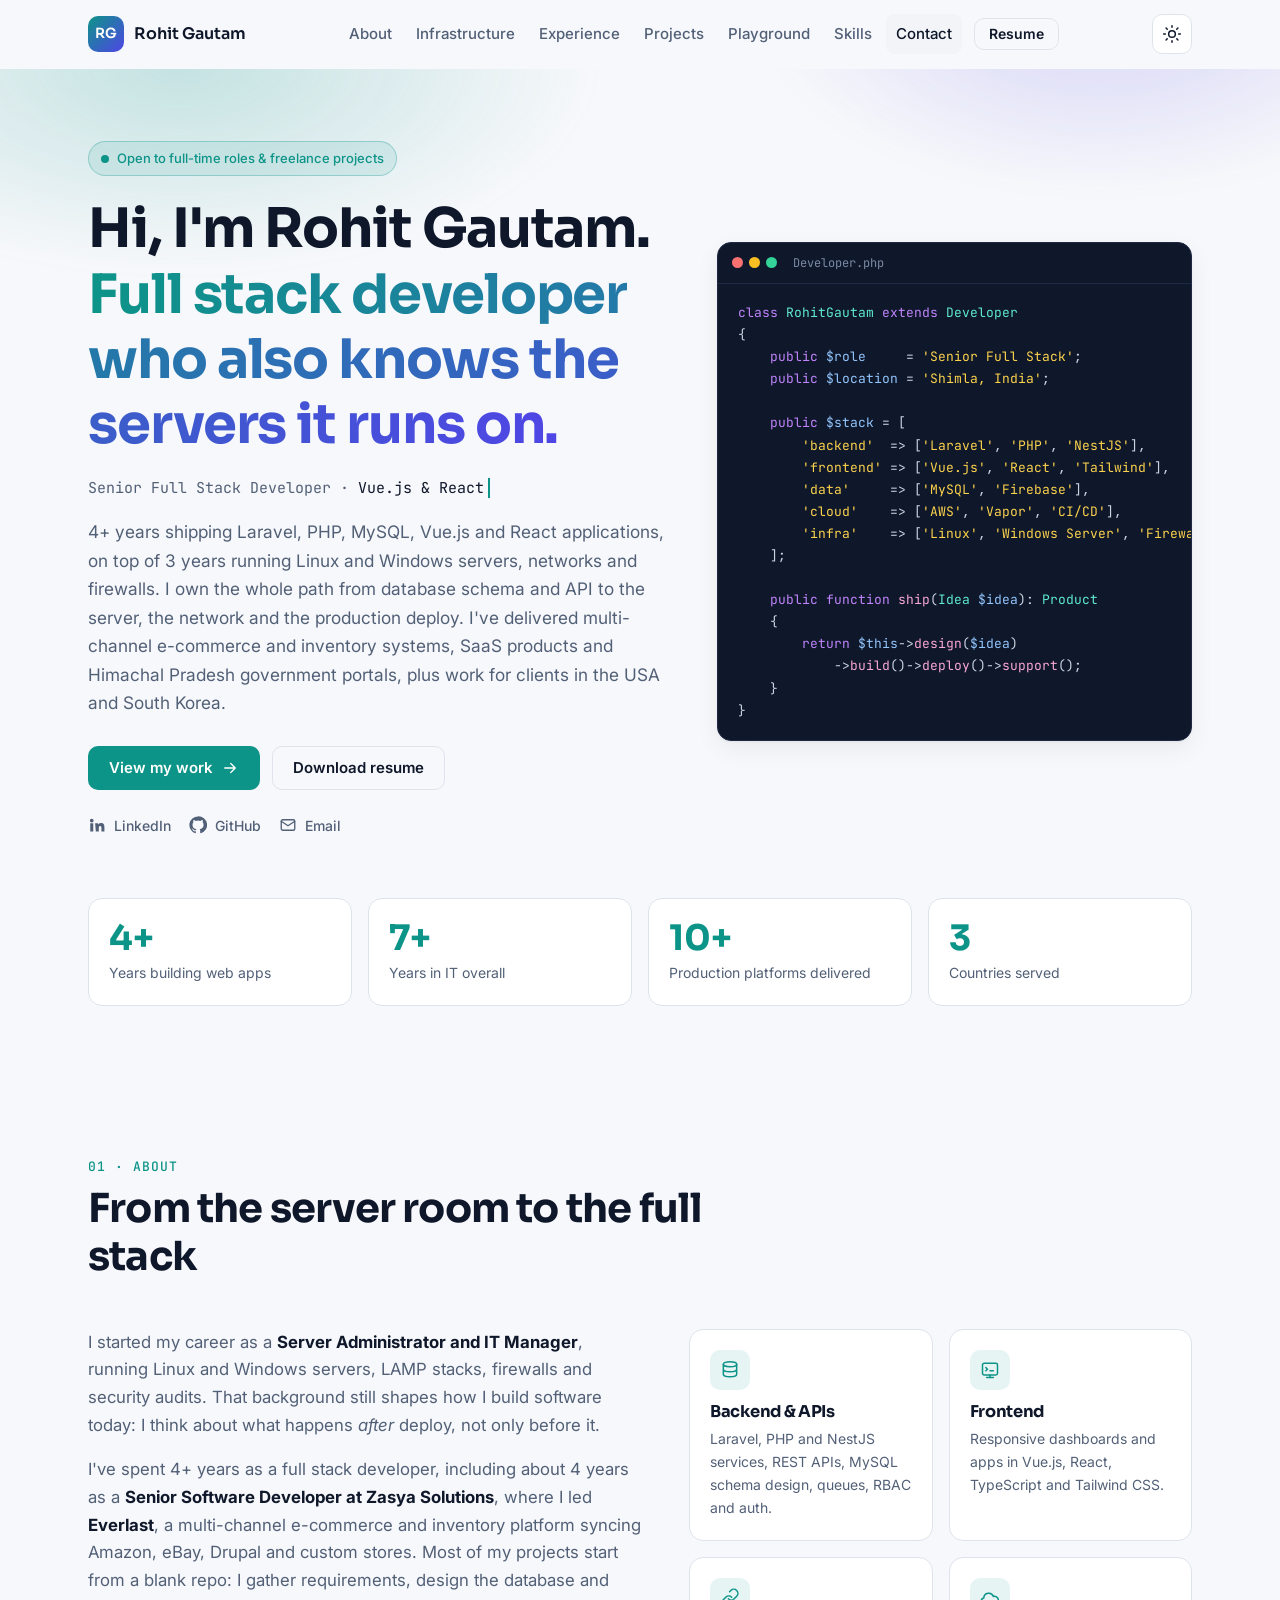
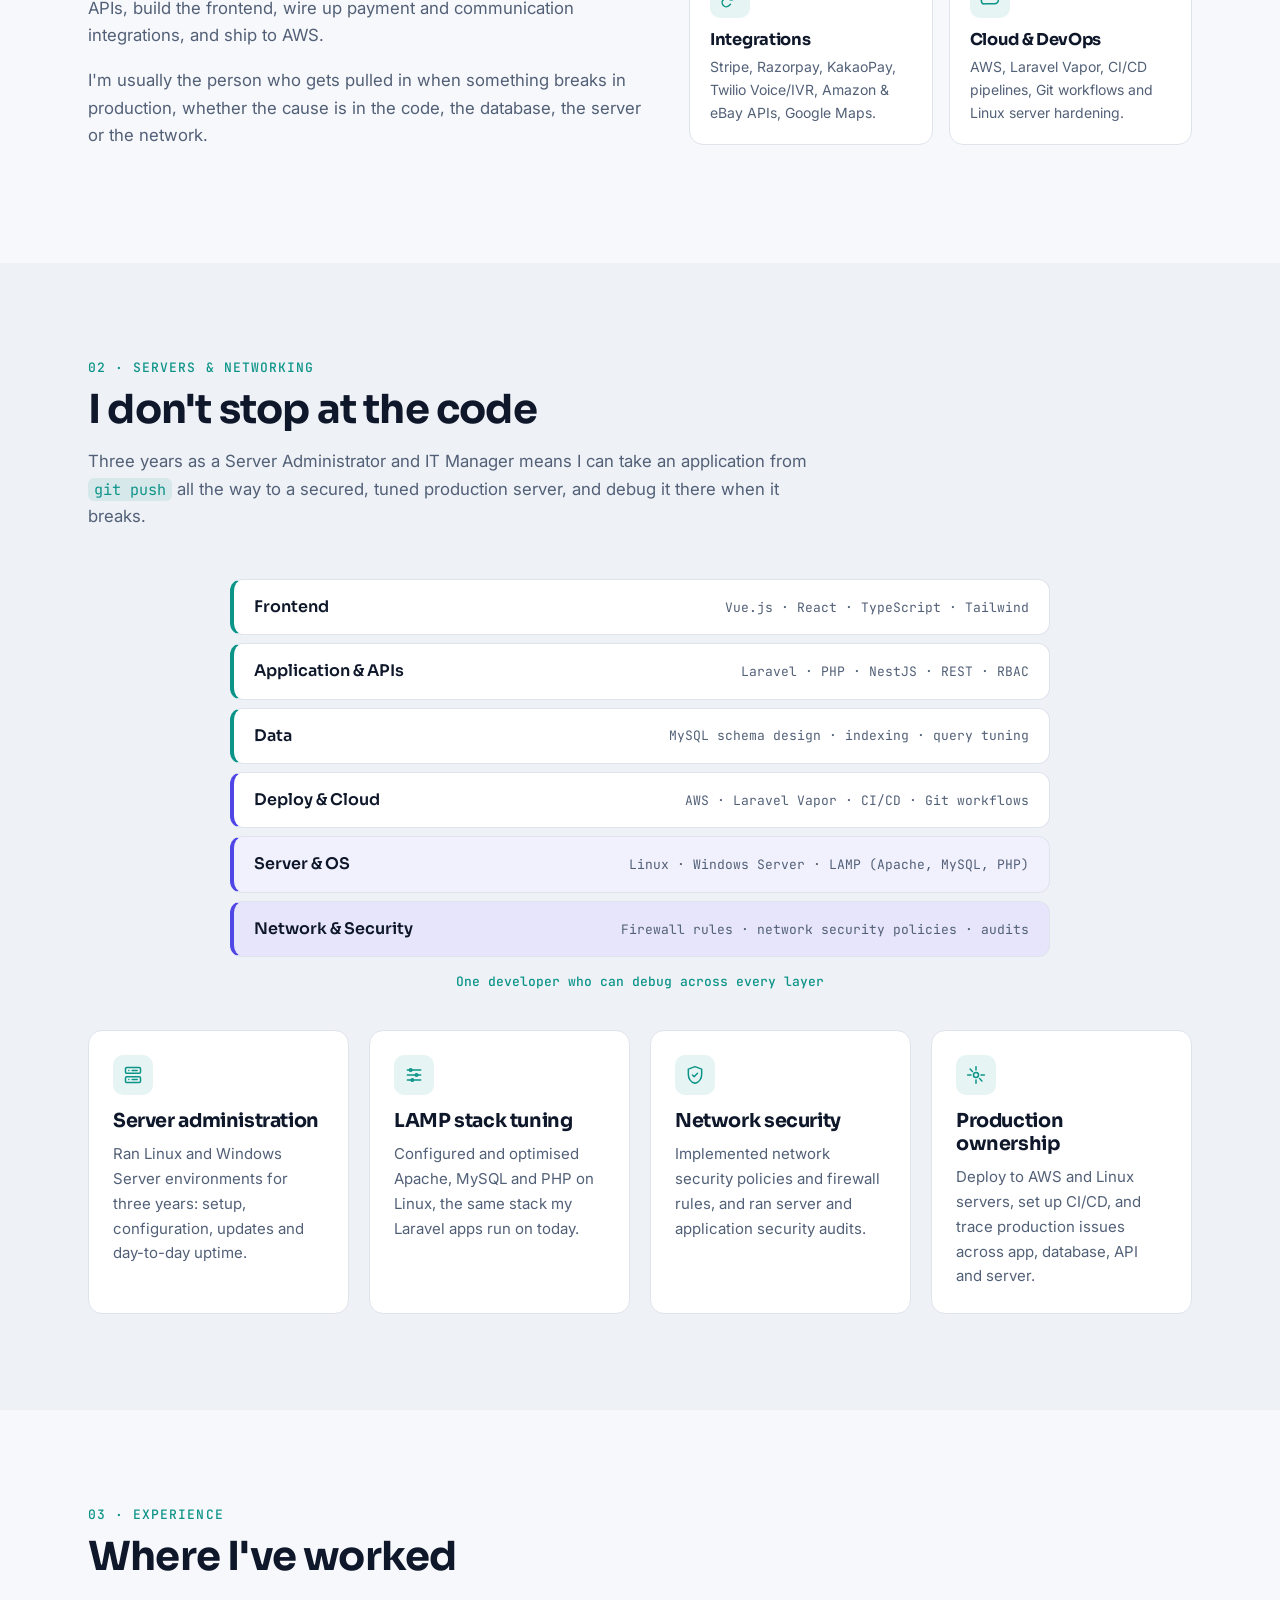
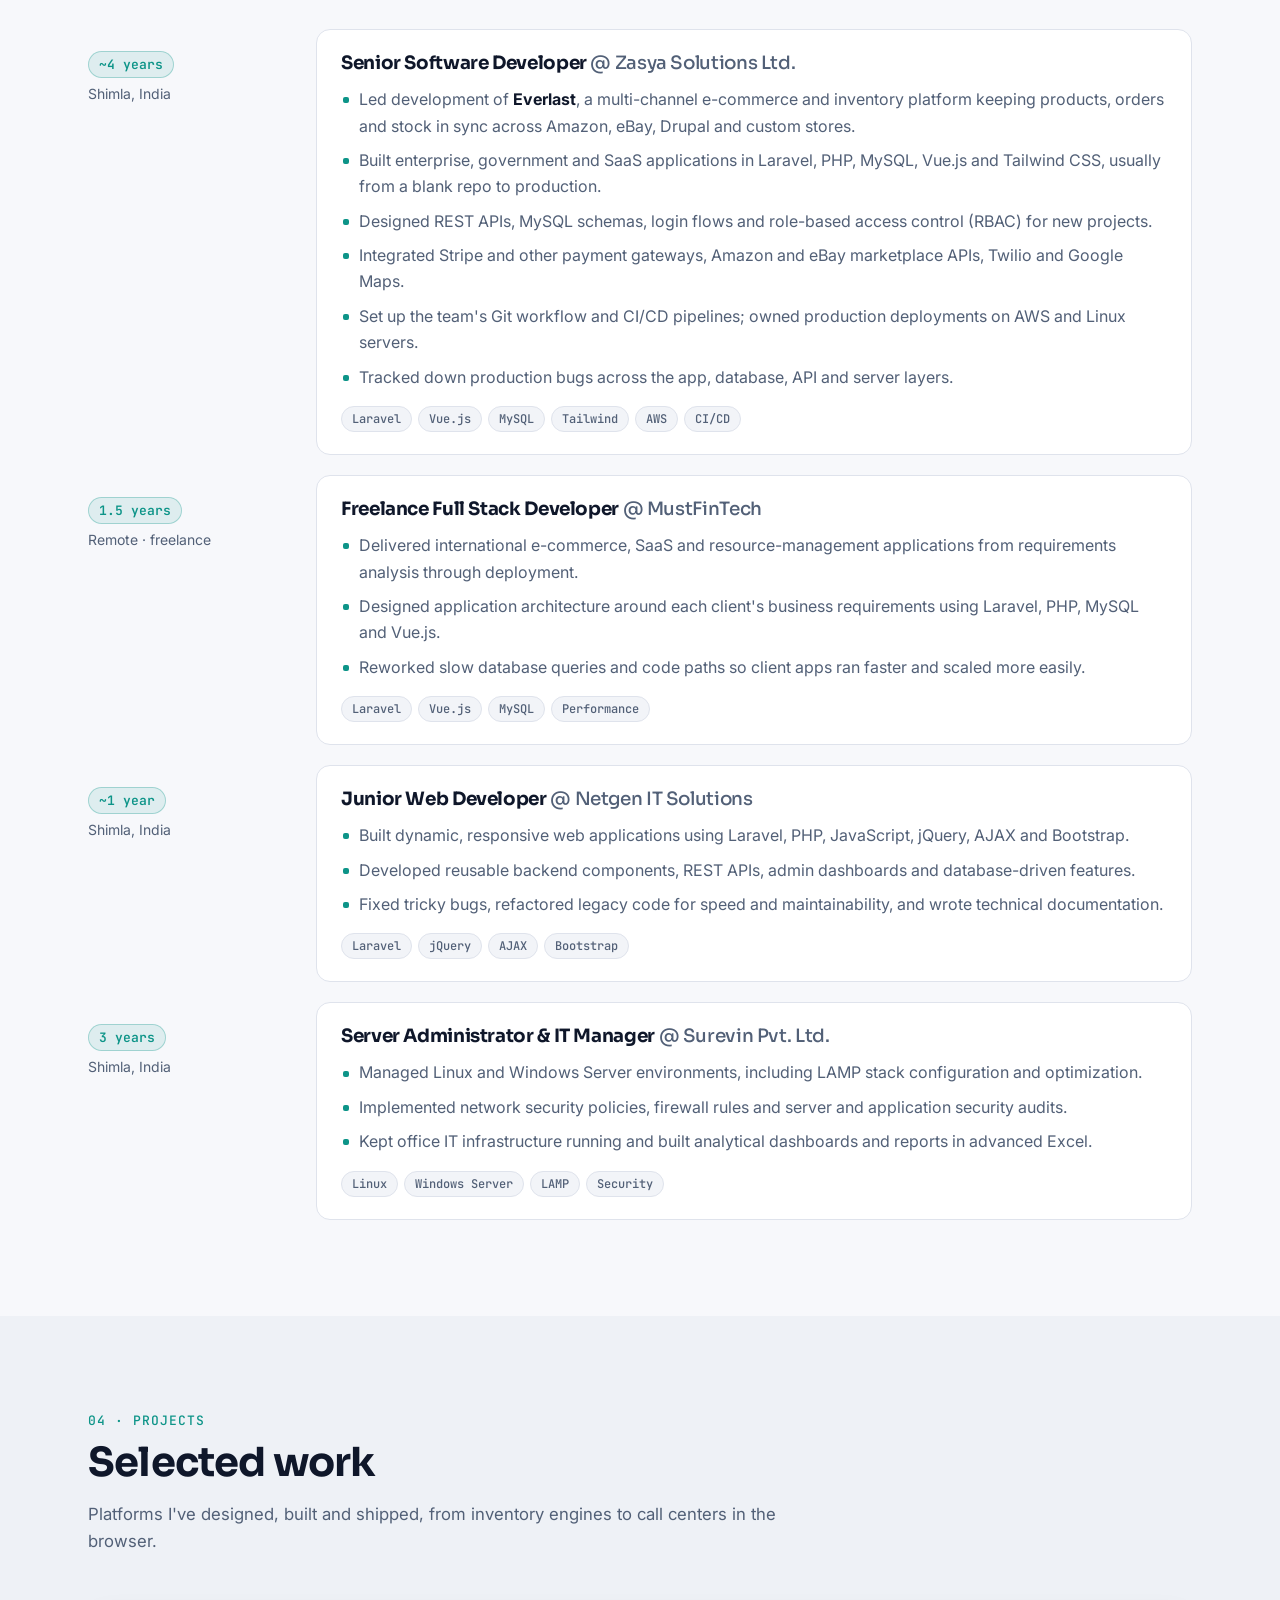
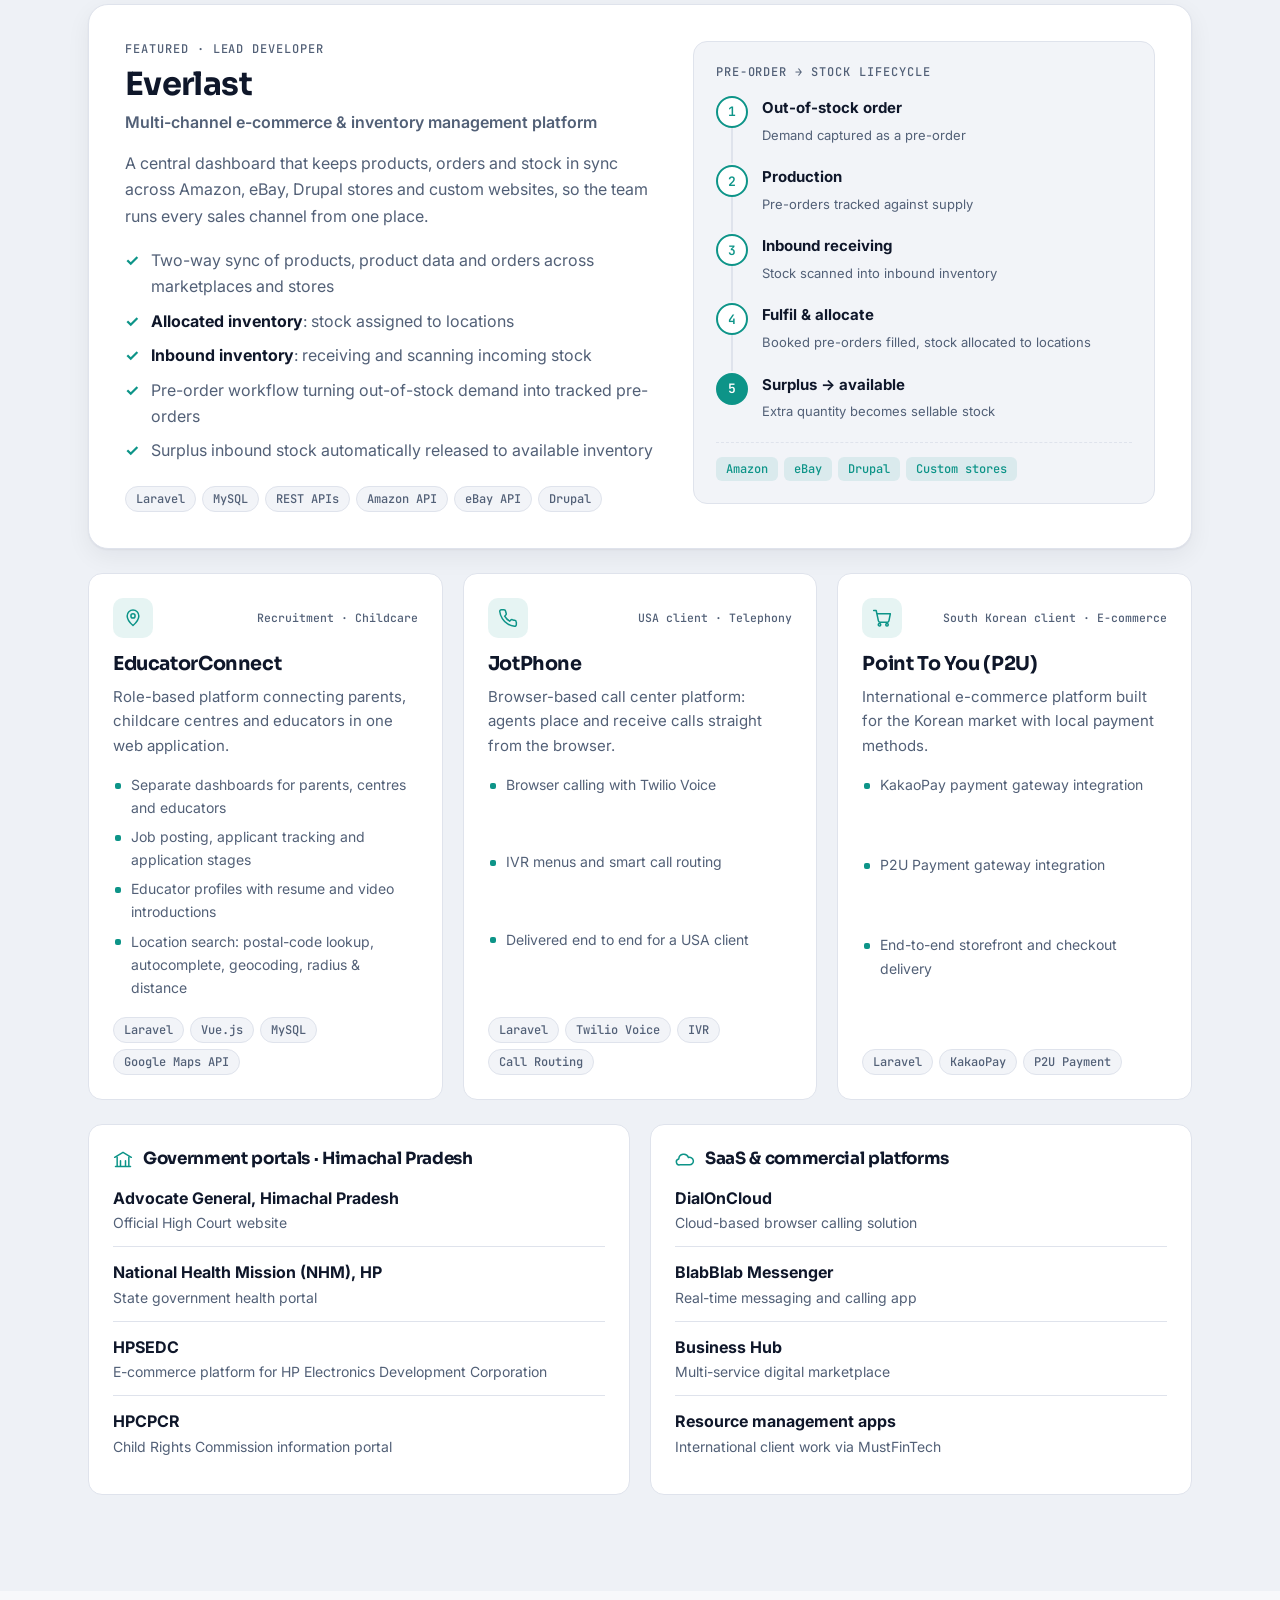
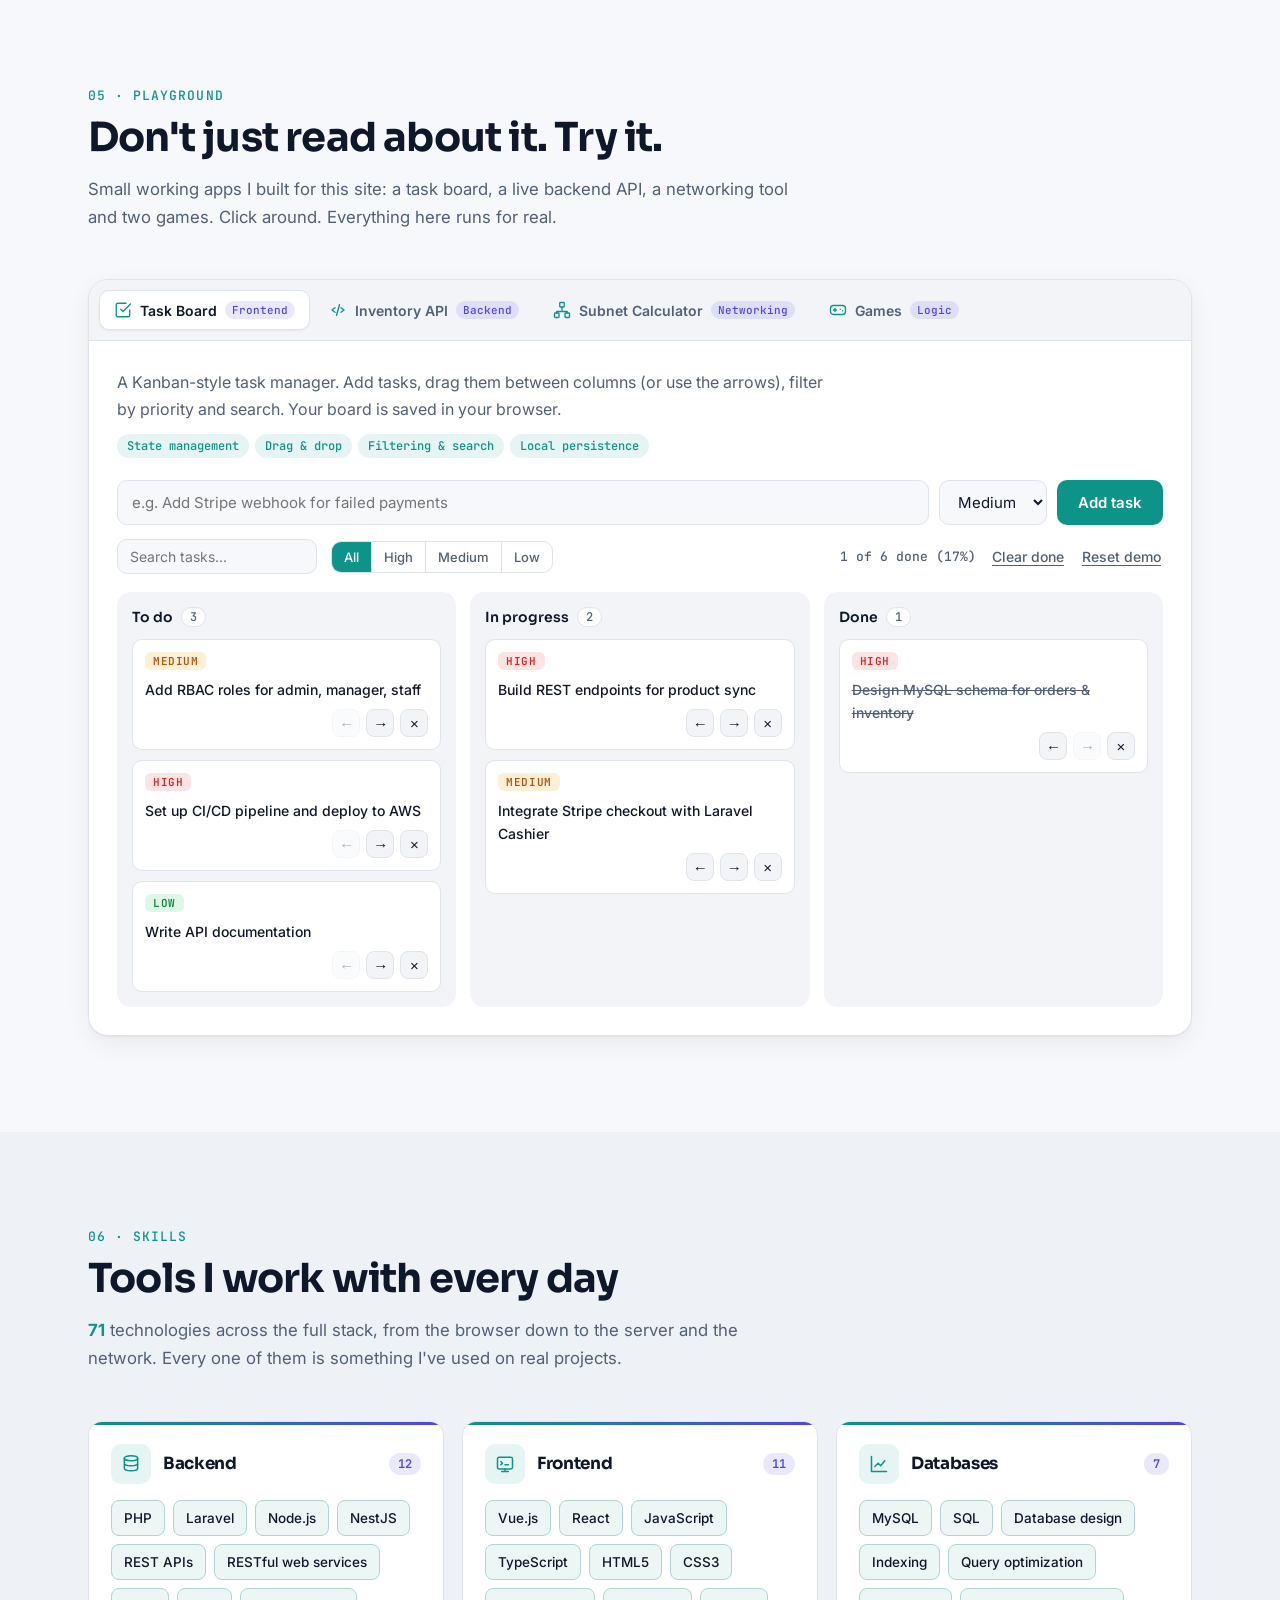
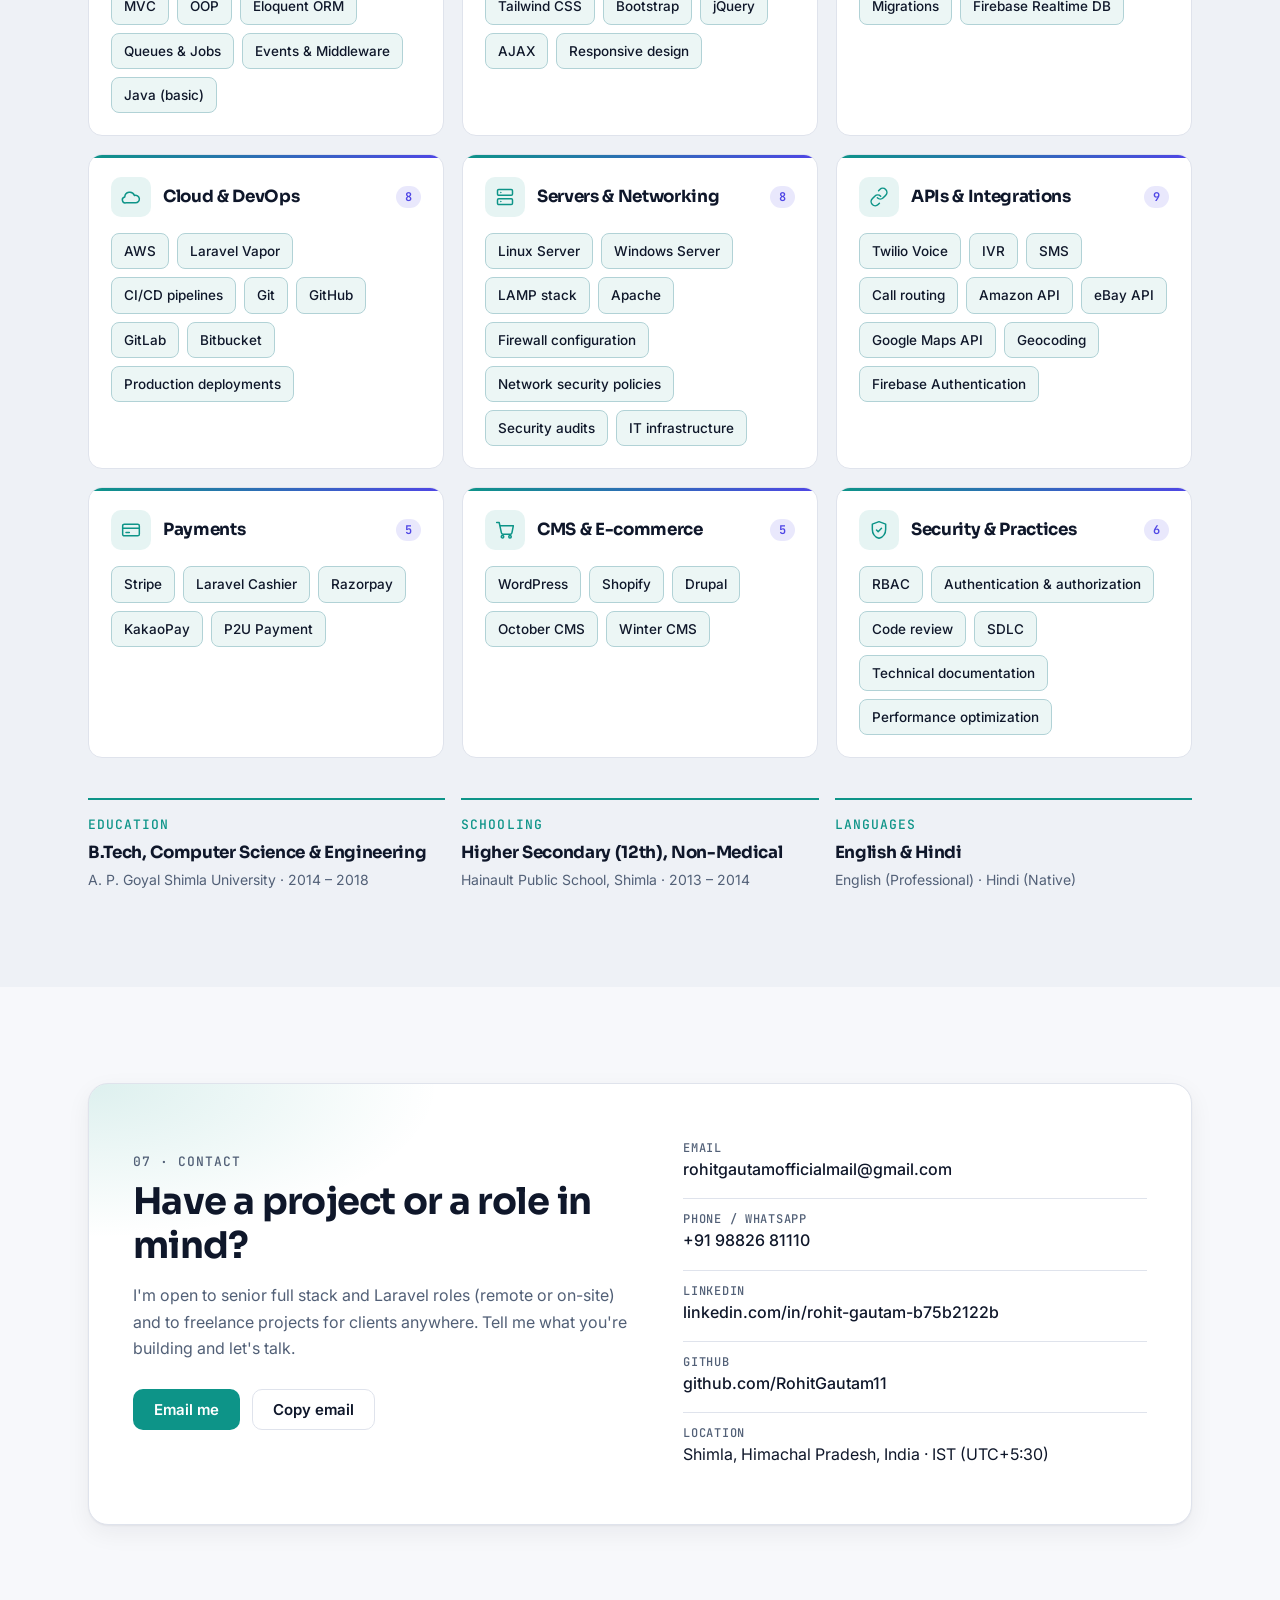
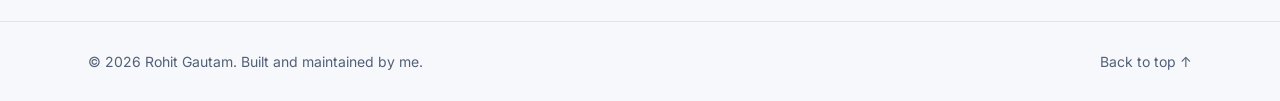
==== commit d7cba2dd: "Add interactive playground (task board, inventory API, subnet calculator, games), redesign skills, s" ====
--- a/index.html
+++ b/index.html
@@ -9,7 +9,9 @@
   <meta name="keywords" content="Rohit Gautam, Laravel Developer, PHP Developer, Full Stack Developer, Vue.js, React, MySQL, REST API, Shimla, Himachal Pradesh, India, Freelance Laravel Developer" />
   <meta name="theme-color" content="#0b1120" />
 
+  <link rel="canonical" href="https://rohit-gautam.vercel.app/" />
   <meta property="og:type" content="website" />
+  <meta property="og:url" content="https://rohit-gautam.vercel.app/" />
   <meta property="og:title" content="Rohit Gautam | Senior Full Stack Developer" />
   <meta property="og:description" content="Laravel, PHP, Vue.js and React developer building SaaS, e-commerce, inventory and government platforms." />
   <meta name="twitter:card" content="summary" />
@@ -36,6 +38,7 @@
     "@context": "https://schema.org",
     "@type": "Person",
     "name": "Rohit Gautam",
+    "url": "https://rohit-gautam.vercel.app/",
     "jobTitle": "Senior Full Stack Developer",
     "address": { "@type": "PostalAddress", "addressLocality": "Shimla", "addressRegion": "Himachal Pradesh", "addressCountry": "IN" },
     "email": "mailto:rohitgautamofficialmail@gmail.com",
@@ -58,6 +61,7 @@
         <a href="#infrastructure">Infrastructure</a>
         <a href="#experience">Experience</a>
         <a href="#projects">Projects</a>
+        <a href="#playground">Playground</a>
         <a href="#skills">Skills</a>
         <a href="#contact">Contact</a>
         <a href="assets/Rohit_Gautam_Resume.pdf" class="btn btn--sm btn--ghost nav__resume" target="_blank" rel="noopener">Resume</a>
@@ -165,8 +169,8 @@
               build software today: I think about what happens <em>after</em> deploy, not only before it.
             </p>
             <p>
-              Since 2022 I've worked as a full stack developer, and today I'm a <strong>Senior Software Developer at
-              Zasya Solutions</strong>, where I lead <strong>Everlast</strong>, a multi-channel e-commerce and inventory
+              I've spent 4+ years as a full stack developer, including about 4 years as a <strong>Senior Software Developer at
+              Zasya Solutions</strong>, where I led <strong>Everlast</strong>, a multi-channel e-commerce and inventory
               platform syncing Amazon, eBay, Drupal and custom stores. Most of my projects start from a blank repo:
               I gather requirements, design the database and APIs, build the frontend, wire up payment and
               communication integrations, and ship to AWS.
@@ -260,18 +264,18 @@
         <ol class="timeline">
           <li class="job reveal">
             <div class="job__meta">
-              <span class="job__date">Jan 2023 &ndash; Present</span>
+              <span class="job__dur">~4 years</span>
               <span class="job__place">Shimla, India</span>
             </div>
             <div class="job__body">
               <h3>Senior Software Developer <span class="at">@ Zasya Solutions Ltd.</span></h3>
               <ul>
-                <li>Lead development of <strong>Everlast</strong>, a multi-channel e-commerce and inventory platform keeping products, orders and stock in sync across Amazon, eBay, Drupal and custom stores.</li>
-                <li>Build enterprise, government and SaaS applications in Laravel, PHP, MySQL, Vue.js and Tailwind CSS, usually from a blank repo to production.</li>
-                <li>Design REST APIs, MySQL schemas, login flows and role-based access control (RBAC) for new projects.</li>
-                <li>Integrate Stripe and other payment gateways, Amazon and eBay marketplace APIs, Twilio and Google Maps.</li>
-                <li>Set up the team's Git workflow and CI/CD pipelines; own production deployments on AWS and Linux servers.</li>
-                <li>Track down production bugs across the app, database, API and server layers.</li>
+                <li>Led development of <strong>Everlast</strong>, a multi-channel e-commerce and inventory platform keeping products, orders and stock in sync across Amazon, eBay, Drupal and custom stores.</li>
+                <li>Built enterprise, government and SaaS applications in Laravel, PHP, MySQL, Vue.js and Tailwind CSS, usually from a blank repo to production.</li>
+                <li>Designed REST APIs, MySQL schemas, login flows and role-based access control (RBAC) for new projects.</li>
+                <li>Integrated Stripe and other payment gateways, Amazon and eBay marketplace APIs, Twilio and Google Maps.</li>
+                <li>Set up the team's Git workflow and CI/CD pipelines; owned production deployments on AWS and Linux servers.</li>
+                <li>Tracked down production bugs across the app, database, API and server layers.</li>
               </ul>
               <ul class="tags"><li>Laravel</li><li>Vue.js</li><li>MySQL</li><li>Tailwind</li><li>AWS</li><li>CI/CD</li></ul>
             </div>
@@ -279,8 +283,8 @@
 
           <li class="job reveal">
             <div class="job__meta">
-              <span class="job__date">Apr 2023 &ndash; Sep 2024</span>
-              <span class="job__place">Remote</span>
+              <span class="job__dur">1.5 years</span>
+              <span class="job__place">Remote &middot; freelance</span>
             </div>
             <div class="job__body">
               <h3>Freelance Full Stack Developer <span class="at">@ MustFinTech</span></h3>
@@ -295,7 +299,7 @@
 
           <li class="job reveal">
             <div class="job__meta">
-              <span class="job__date">Apr 2022 &ndash; Jan 2023</span>
+              <span class="job__dur">~1 year</span>
               <span class="job__place">Shimla, India</span>
             </div>
             <div class="job__body">
@@ -311,7 +315,7 @@
 
           <li class="job reveal">
             <div class="job__meta">
-              <span class="job__date">May 2019 &ndash; Mar 2022</span>
+              <span class="job__dur">3 years</span>
               <span class="job__place">Shimla, India</span>
             </div>
             <div class="job__body">
@@ -340,7 +344,7 @@
         <!-- Everlast feature -->
         <article class="feature reveal">
           <div class="feature__copy">
-            <p class="kicker">Featured &middot; Currently leading</p>
+            <p class="kicker">Featured &middot; Lead developer</p>
             <h3>Everlast</h3>
             <p class="feature__sub">Multi-channel e-commerce &amp; inventory management platform</p>
             <p>
@@ -448,22 +452,212 @@
       </div>
     </section>
 
-    <!-- SKILLS -->
-    <section class="section" id="skills">
+    <!-- PLAYGROUND -->
+    <section class="section" id="playground">
       <div class="container">
         <header class="section__head reveal">
-          <p class="eyebrow">05 &middot; Skills</p>
+          <p class="eyebrow">05 &middot; Playground</p>
+          <h2>Don't just read about it. Try it.</h2>
+          <p class="section__sub">
+            Small working apps I built for this site: a task board, a live backend API, a networking tool and two games.
+            Click around. Everything here runs for real.
+          </p>
+        </header>
+
+        <div class="pg reveal">
+          <div class="pg__tabs" role="tablist" aria-label="Live demos">
+            <button role="tab" id="tab-tasks" aria-controls="panel-tasks" aria-selected="true" class="pg__tab">
+              <svg viewBox="0 0 24 24" aria-hidden="true"><path d="M9 11l3 3L22 4"/><path d="M21 12v7a2 2 0 0 1-2 2H5a2 2 0 0 1-2-2V5a2 2 0 0 1 2-2h11"/></svg>
+              Task Board <span class="pg__kind">Frontend</span>
+            </button>
+            <button role="tab" id="tab-api" aria-controls="panel-api" aria-selected="false" tabindex="-1" class="pg__tab">
+              <svg viewBox="0 0 24 24" aria-hidden="true"><path d="m8 9-4 3 4 3M16 9l4 3-4 3M14 5l-4 14"/></svg>
+              Inventory API <span class="pg__kind">Backend</span>
+            </button>
+            <button role="tab" id="tab-net" aria-controls="panel-net" aria-selected="false" tabindex="-1" class="pg__tab">
+              <svg viewBox="0 0 24 24" aria-hidden="true"><rect x="9" y="2" width="6" height="6" rx="1"/><rect x="2" y="16" width="6" height="6" rx="1"/><rect x="16" y="16" width="6" height="6" rx="1"/><path d="M12 8v4M5 16v-2h14v2"/></svg>
+              Subnet Calculator <span class="pg__kind">Networking</span>
+            </button>
+            <button role="tab" id="tab-games" aria-controls="panel-games" aria-selected="false" tabindex="-1" class="pg__tab">
+              <svg viewBox="0 0 24 24" aria-hidden="true"><rect x="2" y="6" width="20" height="12" rx="4"/><path d="M6 12h4M8 10v4M15 11h.01M18 13h.01"/></svg>
+              Games <span class="pg__kind">Logic</span>
+            </button>
+          </div>
+
+          <!-- Task board -->
+          <div class="pg__panel" role="tabpanel" id="panel-tasks" aria-labelledby="tab-tasks">
+            <div class="pg__intro">
+              <p>A Kanban-style task manager. Add tasks, drag them between columns (or use the arrows), filter by priority and search. Your board is saved in your browser.</p>
+              <ul class="pg__shows"><li>State management</li><li>Drag &amp; drop</li><li>Filtering &amp; search</li><li>Local persistence</li></ul>
+            </div>
+            <form class="tb__form" id="tb-form" autocomplete="off">
+              <label class="sr" for="tb-title">Task title</label>
+              <input id="tb-title" class="inp" type="text" maxlength="80" placeholder="e.g. Add Stripe webhook for failed payments" required />
+              <label class="sr" for="tb-priority">Priority</label>
+              <select id="tb-priority" class="inp inp--sel">
+                <option value="high">High</option>
+                <option value="medium" selected>Medium</option>
+                <option value="low">Low</option>
+              </select>
+              <button class="btn btn--primary" type="submit">Add task</button>
+            </form>
+            <div class="tb__tools">
+              <label class="sr" for="tb-search">Search tasks</label>
+              <input id="tb-search" class="inp inp--sm" type="search" placeholder="Search tasks..." />
+              <div class="seg" role="group" aria-label="Filter by priority">
+                <button type="button" data-filter="all" class="is-on">All</button>
+                <button type="button" data-filter="high">High</button>
+                <button type="button" data-filter="medium">Medium</button>
+                <button type="button" data-filter="low">Low</button>
+              </div>
+              <span class="tb__progress" id="tb-progress"></span>
+              <button type="button" class="link-btn" id="tb-clear">Clear done</button>
+              <button type="button" class="link-btn" id="tb-reset">Reset demo</button>
+            </div>
+            <div class="tb__board" id="tb-board">
+              <div class="tb__col" data-col="todo"><h4>To do <span class="cnt"></span></h4><ul class="tb__list"></ul></div>
+              <div class="tb__col" data-col="doing"><h4>In progress <span class="cnt"></span></h4><ul class="tb__list"></ul></div>
+              <div class="tb__col" data-col="done"><h4>Done <span class="cnt"></span></h4><ul class="tb__list"></ul></div>
+            </div>
+          </div>
+
+          <!-- Inventory API -->
+          <div class="pg__panel" role="tabpanel" id="panel-api" aria-labelledby="tab-api" hidden>
+            <div class="pg__intro">
+              <p>
+                A real REST API running as a Node.js serverless function on Vercel. It uses the same inbound-stock logic I built for
+                <strong>Everlast</strong>: incoming stock fills pending pre-orders first (oldest first), then the surplus is split
+                across warehouse locations and released as available stock. Edit the JSON and send it. Bad input gets a
+                Laravel-style <code>422</code> validation response.
+              </p>
+              <ul class="pg__shows"><li>REST design</li><li>Validation &amp; status codes</li><li>Business logic</li><li>Serverless deploy</li></ul>
+            </div>
+            <div class="api">
+              <div class="api__req">
+                <div class="api__line">
+                  <label class="sr" for="api-preset">Request</label>
+                  <select id="api-preset" class="inp inp--sel">
+                    <option value="receive">POST /api/inventory/receive</option>
+                    <option value="invalid">POST /api/inventory/receive (invalid body)</option>
+                    <option value="health">GET /api/health</option>
+                  </select>
+                  <button class="btn btn--primary" id="api-send" type="button">Send
+                    <svg viewBox="0 0 24 24" aria-hidden="true"><path d="M5 12h14M13 6l6 6-6 6"/></svg>
+                  </button>
+                </div>
+                <label class="api__label" for="api-body">Request body (JSON)</label>
+                <textarea id="api-body" class="api__code" spellcheck="false" rows="16"></textarea>
+              </div>
+              <div class="api__res">
+                <div class="api__meta">
+                  <span class="api__label">Response</span>
+                  <span class="api__status" id="api-status">Waiting</span>
+                  <span class="api__time" id="api-time"></span>
+                </div>
+                <pre class="api__code api__out" id="api-out">// Press "Send" to call the live API</pre>
+                <p class="api__curl"><span>cURL</span><code id="api-curl"></code></p>
+              </div>
+            </div>
+          </div>
+
+          <!-- Subnet calculator -->
+          <div class="pg__panel" role="tabpanel" id="panel-net" aria-labelledby="tab-net" hidden>
+            <div class="pg__intro">
+              <p>An IPv4 subnet calculator, the kind of thing I used every week as a server administrator. Enter an address in CIDR notation to see the network, broadcast, usable host range and masks.</p>
+              <ul class="pg__shows"><li>Networking</li><li>Bitwise logic</li><li>Input validation</li></ul>
+            </div>
+            <form class="net__form" id="net-form" autocomplete="off">
+              <label class="sr" for="net-in">IP address with CIDR prefix</label>
+              <input id="net-in" class="inp inp--mono" value="192.168.10.34/26" spellcheck="false" />
+              <button class="btn btn--primary" type="submit">Calculate</button>
+            </form>
+            <div class="net__presets">
+              <span>Try:</span>
+              <button type="button" class="chip-btn" data-net="10.0.0.0/8">10.0.0.0/8</button>
+              <button type="button" class="chip-btn" data-net="172.16.5.200/20">172.16.5.200/20</button>
+              <button type="button" class="chip-btn" data-net="192.168.1.77/24">192.168.1.77/24</button>
+              <button type="button" class="chip-btn" data-net="203.0.113.9/30">203.0.113.9/30</button>
+            </div>
+            <p class="net__err" id="net-err" role="alert"></p>
+            <dl class="net__grid" id="net-out"></dl>
+            <div class="net__bits" id="net-bits" aria-label="Binary view of address with network bits highlighted"></div>
+          </div>
+
+          <!-- Games -->
+          <div class="pg__panel" role="tabpanel" id="panel-games" aria-labelledby="tab-games" hidden>
+            <div class="games">
+              <div class="game">
+                <div class="game__head">
+                  <h3>Stack Memory</h3>
+                  <button class="link-btn" id="mem-restart" type="button">Restart</button>
+                </div>
+                <p class="game__sub">Match the pairs from my tech stack in as few moves as you can.</p>
+                <div class="mem__stats"><span>Moves <b id="mem-moves">0</b></span><span>Time <b id="mem-time">0s</b></span><span>Best <b id="mem-best">&ndash;</b></span></div>
+                <div class="mem__grid" id="mem-grid"></div>
+                <p class="game__msg" id="mem-msg" role="status"></p>
+              </div>
+              <div class="game">
+                <div class="game__head">
+                  <h3>Tic-Tac-Toe vs. AI</h3>
+                  <button class="link-btn" id="ttt-restart" type="button">New game</button>
+                </div>
+                <p class="game__sub">You are X. The AI uses the minimax algorithm, so it never loses. Can you force a draw?</p>
+                <div class="mem__stats"><span>You <b id="ttt-w">0</b></span><span>Draws <b id="ttt-d">0</b></span><span>AI <b id="ttt-l">0</b></span></div>
+                <div class="ttt" id="ttt"></div>
+                <p class="game__msg" id="ttt-msg" role="status">Your move.</p>
+              </div>
+            </div>
+            <ul class="pg__shows pg__shows--end"><li>Game state</li><li>Algorithms (minimax)</li><li>Animations</li><li>Accessibility</li></ul>
+          </div>
+        </div>
+      </div>
+    </section>
+
+    <!-- SKILLS -->
+    <section class="section section--alt" id="skills">
+      <div class="container">
+        <header class="section__head reveal">
+          <p class="eyebrow">06 &middot; Skills</p>
           <h2>Tools I work with every day</h2>
+          <p class="section__sub"><b id="skill-total">70+</b> technologies across the full stack, from the browser down to the server and the network. Every one of them is something I've used on real projects.</p>
         </header>
         <div class="skills">
-          <div class="skill reveal"><h3>Backend</h3><ul class="chips"><li class="hl">PHP</li><li class="hl">Laravel</li><li>Node.js</li><li>NestJS</li><li>REST APIs</li><li>MVC</li><li>OOP</li><li>Eloquent</li><li>Queues &amp; Jobs</li><li>Java (basic)</li></ul></div>
-          <div class="skill reveal"><h3>Frontend</h3><ul class="chips"><li class="hl">Vue.js</li><li class="hl">React</li><li>JavaScript</li><li>TypeScript</li><li>Tailwind CSS</li><li>Bootstrap</li><li>HTML5</li><li>CSS3</li><li>jQuery</li><li>AJAX</li></ul></div>
-          <div class="skill reveal"><h3>Databases</h3><ul class="chips"><li class="hl">MySQL</li><li>Schema design</li><li>Indexing</li><li>Query optimization</li><li>Migrations</li><li>Firebase Realtime DB</li></ul></div>
-          <div class="skill reveal"><h3>Cloud &amp; DevOps</h3><ul class="chips"><li class="hl">AWS</li><li>Laravel Vapor</li><li>CI/CD</li><li>Git</li><li>GitHub</li><li>GitLab</li><li>Bitbucket</li><li>Linux Server</li><li>Windows Server</li><li>LAMP</li></ul></div>
-          <div class="skill reveal"><h3>APIs &amp; Integrations</h3><ul class="chips"><li class="hl">Twilio Voice / IVR / SMS</li><li>Amazon API</li><li>eBay API</li><li>Google Maps &amp; Geocoding</li><li>Firebase Auth</li></ul></div>
-          <div class="skill reveal"><h3>Payments</h3><ul class="chips"><li class="hl">Stripe</li><li>Laravel Cashier</li><li>Razorpay</li><li>KakaoPay</li><li>P2U Payment</li></ul></div>
-          <div class="skill reveal"><h3>CMS &amp; E-commerce</h3><ul class="chips"><li>WordPress</li><li>Shopify</li><li>Drupal</li><li>October CMS</li><li>Winter CMS</li></ul></div>
-          <div class="skill reveal"><h3>Security &amp; Practices</h3><ul class="chips"><li class="hl">RBAC</li><li>Auth &amp; Authorization</li><li>Firewalls</li><li>Security audits</li><li>Code review</li><li>SDLC</li><li>Documentation</li></ul></div>
+          <div class="skill reveal">
+            <div class="skill__head"><span class="skill__icon"><svg viewBox="0 0 24 24" aria-hidden="true"><ellipse cx="12" cy="5" rx="8" ry="3"/><path d="M4 5v6c0 1.66 3.58 3 8 3s8-1.34 8-3V5M4 11v6c0 1.66 3.58 3 8 3s8-1.34 8-3v-6"/></svg></span><h3>Backend</h3><span class="skill__count"></span></div>
+            <ul class="chips"><li>PHP</li><li>Laravel</li><li>Node.js</li><li>NestJS</li><li>REST APIs</li><li>RESTful web services</li><li>MVC</li><li>OOP</li><li>Eloquent ORM</li><li>Queues &amp; Jobs</li><li>Events &amp; Middleware</li><li>Java (basic)</li></ul>
+          </div>
+          <div class="skill reveal">
+            <div class="skill__head"><span class="skill__icon"><svg viewBox="0 0 24 24" aria-hidden="true"><rect x="3" y="4" width="18" height="14" rx="2"/><path d="M8 21h8M12 18v3M7 9l2 2-2 2M12 13h4"/></svg></span><h3>Frontend</h3><span class="skill__count"></span></div>
+            <ul class="chips"><li>Vue.js</li><li>React</li><li>JavaScript</li><li>TypeScript</li><li>HTML5</li><li>CSS3</li><li>Tailwind CSS</li><li>Bootstrap</li><li>jQuery</li><li>AJAX</li><li>Responsive design</li></ul>
+          </div>
+          <div class="skill reveal">
+            <div class="skill__head"><span class="skill__icon"><svg viewBox="0 0 24 24" aria-hidden="true"><path d="M3 3v18h18"/><path d="m7 15 4-4 3 3 5-6"/></svg></span><h3>Databases</h3><span class="skill__count"></span></div>
+            <ul class="chips"><li>MySQL</li><li>SQL</li><li>Database design</li><li>Indexing</li><li>Query optimization</li><li>Migrations</li><li>Firebase Realtime DB</li></ul>
+          </div>
+          <div class="skill reveal">
+            <div class="skill__head"><span class="skill__icon"><svg viewBox="0 0 24 24" aria-hidden="true"><path d="M17.5 19a4.5 4.5 0 1 0-1.4-8.78A6 6 0 0 0 4.5 12 3.5 3.5 0 0 0 6 19z"/></svg></span><h3>Cloud &amp; DevOps</h3><span class="skill__count"></span></div>
+            <ul class="chips"><li>AWS</li><li>Laravel Vapor</li><li>CI/CD pipelines</li><li>Git</li><li>GitHub</li><li>GitLab</li><li>Bitbucket</li><li>Production deployments</li></ul>
+          </div>
+          <div class="skill reveal">
+            <div class="skill__head"><span class="skill__icon"><svg viewBox="0 0 24 24" aria-hidden="true"><rect x="3" y="3" width="18" height="7" rx="1.5"/><rect x="3" y="14" width="18" height="7" rx="1.5"/><path d="M7 6.5h.01M7 17.5h.01"/></svg></span><h3>Servers &amp; Networking</h3><span class="skill__count"></span></div>
+            <ul class="chips"><li>Linux Server</li><li>Windows Server</li><li>LAMP stack</li><li>Apache</li><li>Firewall configuration</li><li>Network security policies</li><li>Security audits</li><li>IT infrastructure</li></ul>
+          </div>
+          <div class="skill reveal">
+            <div class="skill__head"><span class="skill__icon"><svg viewBox="0 0 24 24" aria-hidden="true"><path d="M10 13a5 5 0 0 0 7.07 0l3-3a5 5 0 0 0-7.07-7.07l-1.5 1.5"/><path d="M14 11a5 5 0 0 0-7.07 0l-3 3a5 5 0 0 0 7.07 7.07l1.5-1.5"/></svg></span><h3>APIs &amp; Integrations</h3><span class="skill__count"></span></div>
+            <ul class="chips"><li>Twilio Voice</li><li>IVR</li><li>SMS</li><li>Call routing</li><li>Amazon API</li><li>eBay API</li><li>Google Maps API</li><li>Geocoding</li><li>Firebase Authentication</li></ul>
+          </div>
+          <div class="skill reveal">
+            <div class="skill__head"><span class="skill__icon"><svg viewBox="0 0 24 24" aria-hidden="true"><rect x="2" y="5" width="20" height="14" rx="2"/><path d="M2 10h20M6 15h4"/></svg></span><h3>Payments</h3><span class="skill__count"></span></div>
+            <ul class="chips"><li>Stripe</li><li>Laravel Cashier</li><li>Razorpay</li><li>KakaoPay</li><li>P2U Payment</li></ul>
+          </div>
+          <div class="skill reveal">
+            <div class="skill__head"><span class="skill__icon"><svg viewBox="0 0 24 24" aria-hidden="true"><circle cx="9" cy="20" r="1.5"/><circle cx="18" cy="20" r="1.5"/><path d="M2 3h3l2.7 12.4a2 2 0 0 0 2 1.6h8.6a2 2 0 0 0 2-1.6L22 7H6"/></svg></span><h3>CMS &amp; E-commerce</h3><span class="skill__count"></span></div>
+            <ul class="chips"><li>WordPress</li><li>Shopify</li><li>Drupal</li><li>October CMS</li><li>Winter CMS</li></ul>
+          </div>
+          <div class="skill reveal">
+            <div class="skill__head"><span class="skill__icon"><svg viewBox="0 0 24 24" aria-hidden="true"><path d="M12 2 4 5v6c0 5 3.4 9.4 8 11 4.6-1.6 8-6 8-11V5z"/><path d="m9 12 2 2 4-4"/></svg></span><h3>Security &amp; Practices</h3><span class="skill__count"></span></div>
+            <ul class="chips"><li>RBAC</li><li>Authentication &amp; authorization</li><li>Code review</li><li>SDLC</li><li>Technical documentation</li><li>Performance optimization</li></ul>
+          </div>
         </div>
 
         <div class="edu reveal">
@@ -487,11 +681,11 @@
     </section>
 
     <!-- CONTACT -->
-    <section class="section section--alt" id="contact">
+    <section class="section" id="contact">
       <div class="container">
         <div class="contact reveal">
           <div class="contact__copy">
-            <p class="eyebrow">06 &middot; Contact</p>
+            <p class="eyebrow">07 &middot; Contact</p>
             <h2>Have a project or a role in mind?</h2>
             <p>
               I'm open to senior full stack and Laravel roles (remote or on-site) and to freelance projects for
@@ -538,5 +732,6 @@
 
   <div class="toast" id="toast" role="status" aria-live="polite"></div>
   <script src="script.js" defer></script>
+  <script src="playground.js" defer></script>
 </body>
 </html>
--- a/styles.css
+++ b/styles.css
@@ -129,13 +129,13 @@
   background: linear-gradient(135deg, var(--accent), var(--accent-2)); color: #fff; font-size: 14px; letter-spacing: 0.02em;
 }
 .nav__links { display: flex; align-items: center; gap: 4px; }
-.nav__links a:not(.btn) { padding: 8px 12px; border-radius: 8px; color: var(--muted); font-size: 15px; font-weight: 500; }
+.nav__links a:not(.btn) { padding: 8px 10px; border-radius: 8px; color: var(--muted); font-size: 15px; font-weight: 500; }
 .nav__links a:not(.btn):hover, .nav__links a.is-active { color: var(--text); background: var(--surface-2); }
 .nav__resume { margin-left: 8px; }
 .nav__actions { display: flex; gap: 8px; }
 .nav__burger { display: none; }
 
-@media (max-width: 900px) {
+@media (max-width: 1080px) {
   .logo__name { display: none; }
   .nav__burger { display: inline-grid; }
   .nav__links {
@@ -379,3 +379,205 @@
 .hero__grid > *, .about > *, .feature > *, .contact > *, .job > *, .split > *, .cards > *, .skills > * { min-width: 0; }
 @media (max-width: 900px) { .hero__grid { grid-template-columns: minmax(0, 1fr); } }
 .code pre, .stack__items { font-variant-ligatures: none; }
+
+/* ===== Skills (every skill has equal weight) ===== */
+.skills { grid-template-columns: repeat(3, 1fr); gap: 18px; }
+.skill {
+  position: relative; overflow: hidden; padding: 22px;
+  transition: transform .2s ease, border-color .2s ease, box-shadow .2s ease;
+}
+.skill::before {
+  content: ""; position: absolute; inset: 0 0 auto; height: 3px;
+  background: linear-gradient(90deg, var(--accent), var(--accent-2));
+}
+.skill:hover { transform: translateY(-3px); border-color: color-mix(in srgb, var(--accent) 45%, var(--border)); box-shadow: var(--shadow); }
+.skill__head { display: flex; align-items: center; gap: 12px; margin-bottom: 16px; }
+.skill__head h3 { margin: 0; font-size: 1.05rem; flex: 1; }
+.skill__icon { display: inline-grid; place-items: center; width: 40px; height: 40px; border-radius: 10px; background: var(--accent-soft); color: var(--accent); flex-shrink: 0; }
+.skill__count {
+  font: 600 12px var(--mono); color: var(--accent-2);
+  background: color-mix(in srgb, var(--accent-2) 12%, transparent);
+  padding: 3px 9px; border-radius: 999px;
+}
+.skill__count:empty { display: none; }
+.skill .chips li {
+  font-size: 13.5px; font-weight: 500; padding: 6px 12px; border-radius: 8px;
+  background: color-mix(in srgb, var(--accent) 8%, var(--surface));
+  border: 1px solid color-mix(in srgb, var(--accent) 22%, var(--border));
+  color: var(--text);
+  transition: background .15s ease, color .15s ease, border-color .15s ease;
+}
+.skill .chips li:hover { background: var(--accent); border-color: var(--accent); color: #fff; }
+.section__sub b { color: var(--accent); }
+@media (max-width: 1000px) { .skills { grid-template-columns: repeat(2, 1fr); } }
+@media (max-width: 640px) { .skills { grid-template-columns: 1fr; } }
+
+/* ===== Experience durations ===== */
+.job__dur {
+  display: inline-flex; align-self: flex-start; align-items: center; gap: 6px;
+  font: 600 13px var(--mono); color: var(--accent);
+  background: var(--accent-soft); border: 1px solid color-mix(in srgb, var(--accent) 30%, transparent);
+  padding: 4px 10px; border-radius: 999px;
+}
+.job__type { font-size: 13px; color: var(--muted); }
+
+/* ===== Playground ===== */
+.sr { position: absolute; width: 1px; height: 1px; overflow: hidden; clip: rect(0 0 0 0); white-space: nowrap; }
+.pg { background: var(--surface); border: 1px solid var(--border); border-radius: 20px; box-shadow: var(--shadow); overflow: hidden; }
+.pg__tabs { display: flex; gap: 4px; padding: 10px; background: var(--surface-2); border-bottom: 1px solid var(--border); overflow-x: auto; scrollbar-width: none; }
+.pg__tabs::-webkit-scrollbar { display: none; }
+.pg__tab {
+  display: inline-flex; align-items: center; gap: 8px; white-space: nowrap;
+  padding: 10px 14px; border-radius: 10px; border: 1px solid transparent; background: transparent;
+  font: 600 14px var(--font); color: var(--muted); cursor: pointer;
+}
+.pg__tab:hover { color: var(--text); }
+.pg__tab[aria-selected="true"] { background: var(--surface); color: var(--text); border-color: var(--border); box-shadow: 0 1px 2px rgba(0,0,0,.06); }
+.pg__tab svg { width: 18px; height: 18px; color: var(--accent); }
+.pg__kind { font: 500 11px var(--mono); color: var(--accent-2); background: color-mix(in srgb, var(--accent-2) 12%, transparent); padding: 2px 7px; border-radius: 999px; }
+.pg__panel { padding: 28px; }
+.pg__intro { display: flex; flex-wrap: wrap; justify-content: space-between; gap: 12px 24px; margin-bottom: 22px; }
+.pg__intro p { margin: 0; color: var(--muted); max-width: 720px; }
+.pg__intro strong { color: var(--text); }
+.pg__shows { display: flex; flex-wrap: wrap; gap: 6px; align-content: flex-start; }
+.pg__shows li { font: 500 12px var(--mono); padding: 4px 10px; border-radius: 999px; background: var(--accent-soft); color: var(--accent); }
+.pg__shows--end { margin-top: 22px; }
+@media (max-width: 640px) { .pg__panel { padding: 18px 14px; } }
+
+.inp {
+  font: 15px var(--font); color: var(--text); background: var(--bg);
+  border: 1px solid var(--border); border-radius: 10px; padding: 11px 14px; min-width: 0;
+}
+.inp:focus { outline: none; border-color: var(--accent); box-shadow: 0 0 0 3px var(--accent-soft); }
+.inp--sel { cursor: pointer; }
+.inp--sm { padding: 8px 12px; font-size: 14px; }
+.inp--mono { font-family: var(--mono); }
+.link-btn { background: none; border: 0; padding: 4px 2px; font: 500 14px var(--font); color: var(--muted); cursor: pointer; text-decoration: underline; text-underline-offset: 3px; }
+.link-btn:hover { color: var(--accent); }
+.chip-btn { font: 500 13px var(--mono); padding: 5px 10px; border-radius: 8px; border: 1px solid var(--border); background: var(--surface-2); color: var(--text); cursor: pointer; }
+.chip-btn:hover { border-color: var(--accent); color: var(--accent); }
+
+/* Task board */
+.tb__form { display: grid; grid-template-columns: 1fr auto auto; gap: 10px; margin-bottom: 14px; }
+.tb__tools { display: flex; flex-wrap: wrap; align-items: center; gap: 10px 14px; margin-bottom: 18px; }
+.tb__tools .inp { width: 200px; }
+.seg { display: inline-flex; border: 1px solid var(--border); border-radius: 10px; overflow: hidden; }
+.seg button { border: 0; background: transparent; padding: 7px 12px; font: 500 13px var(--font); color: var(--muted); cursor: pointer; }
+.seg button + button { border-left: 1px solid var(--border); }
+.seg button.is-on { background: var(--accent); color: #fff; }
+.tb__progress { font: 500 13px var(--mono); color: var(--muted); margin-left: auto; }
+.tb__board { display: grid; grid-template-columns: repeat(3, 1fr); gap: 14px; }
+.tb__board > * { min-width: 0; }
+.tb__col { background: var(--surface-2); border: 1px dashed transparent; border-radius: 14px; padding: 14px; min-height: 220px; transition: border-color .15s ease, background .15s ease; }
+.tb__col.is-over { border-color: var(--accent); background: var(--accent-soft); }
+.tb__col h4 { margin: 0 0 12px; font: 600 14px var(--display); display: flex; align-items: center; gap: 8px; }
+.tb__col .cnt { font: 500 12px var(--mono); color: var(--muted); background: var(--surface); border: 1px solid var(--border); border-radius: 999px; padding: 1px 8px; }
+.tb__list { display: grid; gap: 10px; }
+.tb__card { background: var(--surface); border: 1px solid var(--border); border-radius: 10px; padding: 12px; cursor: grab; display: grid; gap: 8px; animation: pop .2s ease; }
+.tb__card.is-drag { opacity: .45; }
+.tb__card.is-done .tb__title { text-decoration: line-through; color: var(--muted); }
+.tb__title { margin: 0; font-size: 14px; font-weight: 500; overflow-wrap: anywhere; }
+.tb__actions { display: flex; gap: 6px; justify-content: flex-end; }
+.tb__btn { width: 28px; height: 28px; border-radius: 8px; border: 1px solid var(--border); background: var(--surface-2); color: var(--text); cursor: pointer; font-size: 15px; line-height: 1; }
+.tb__btn:hover:not(:disabled) { border-color: var(--accent); color: var(--accent); }
+.tb__btn:disabled { opacity: .35; cursor: default; }
+.tb__btn--del:hover:not(:disabled) { border-color: #ef4444; color: #ef4444; }
+.tb__empty { font-size: 13px; color: var(--muted); text-align: center; padding: 22px 8px; border: 1px dashed var(--border); border-radius: 10px; }
+.prio { justify-self: start; font: 600 11px var(--mono); text-transform: uppercase; letter-spacing: .05em; padding: 2px 8px; border-radius: 6px; }
+.prio--high { background: rgba(239, 68, 68, .14); color: #dc2626; }
+.prio--medium { background: rgba(245, 158, 11, .16); color: #b45309; }
+.prio--low { background: rgba(34, 197, 94, .15); color: #15803d; }
+:root[data-theme="dark"] .prio--high { color: #f87171; }
+:root[data-theme="dark"] .prio--medium { color: #fbbf24; }
+:root[data-theme="dark"] .prio--low { color: #4ade80; }
+@media (prefers-color-scheme: dark) {
+  :root:not([data-theme="light"]) .prio--high { color: #f87171; }
+  :root:not([data-theme="light"]) .prio--medium { color: #fbbf24; }
+  :root:not([data-theme="light"]) .prio--low { color: #4ade80; }
+}
+@keyframes pop { from { transform: scale(.97); opacity: 0; } to { transform: none; opacity: 1; } }
+@media (max-width: 760px) {
+  .tb__form { grid-template-columns: 1fr 1fr; }
+  .tb__form #tb-title { grid-column: 1 / -1; }
+  .tb__board { grid-template-columns: 1fr; }
+  .tb__col { min-height: 0; }
+  .tb__tools .inp { width: 100%; }
+  .tb__progress { margin-left: 0; }
+}
+
+/* API console */
+.api { display: grid; grid-template-columns: 1fr 1fr; gap: 18px; }
+.api > * { min-width: 0; }
+.api__line { display: flex; gap: 10px; margin-bottom: 12px; }
+.api__line .inp { flex: 1; font-family: var(--mono); font-size: 13.5px; }
+.api__label { display: block; font: 500 12px var(--mono); text-transform: uppercase; letter-spacing: .06em; color: var(--muted); margin-bottom: 8px; }
+.api__code {
+  display: block; width: 100%; margin: 0; padding: 14px 16px; border-radius: 12px; resize: vertical;
+  background: var(--code-bg); color: #cbd5e1; border: 1px solid #1e2a44;
+  font: 12.5px/1.6 var(--mono); font-variant-ligatures: none; tab-size: 2;
+}
+.api__code:focus { outline: none; border-color: var(--accent); }
+textarea.api__code:disabled { color: #64748b; }
+.api__out { min-height: 340px; max-height: 470px; overflow: auto; white-space: pre; }
+.api__meta { display: flex; align-items: center; gap: 10px; margin-bottom: 8px; min-height: 26px; }
+.api__meta .api__label { margin: 0; }
+.api__status { font: 600 12px var(--mono); padding: 3px 10px; border-radius: 999px; background: var(--surface-2); border: 1px solid var(--border); color: var(--muted); }
+.api__status.is-ok { background: rgba(34, 197, 94, .14); color: #16a34a; border-color: transparent; }
+.api__status.is-err { background: rgba(239, 68, 68, .14); color: #dc2626; border-color: transparent; }
+.api__time { font: 12px var(--mono); color: var(--muted); }
+.api__curl { margin: 10px 0 0; display: flex; gap: 8px; align-items: flex-start; font-size: 12px; }
+.api__curl span { font: 600 11px var(--mono); color: var(--muted); padding-top: 3px; }
+.api__curl code { font-size: 11.5px; overflow-wrap: anywhere; color: var(--muted); background: var(--surface-2); }
+@media (max-width: 900px) { .api { grid-template-columns: 1fr; } .api__out { min-height: 220px; } }
+
+/* Subnet calculator */
+.net__form { display: flex; gap: 10px; max-width: 520px; }
+.net__form .inp { flex: 1; }
+.net__presets { display: flex; flex-wrap: wrap; align-items: center; gap: 8px; margin: 14px 0 6px; font-size: 13px; color: var(--muted); }
+.net__err { color: #dc2626; min-height: 1.4em; margin: 6px 0; font-size: 14px; }
+.net__grid { display: grid; grid-template-columns: repeat(auto-fill, minmax(210px, 1fr)); gap: 10px; margin: 0 0 18px; }
+.net__cell { background: var(--surface-2); border: 1px solid var(--border); border-radius: 10px; padding: 10px 14px; min-width: 0; }
+.net__cell dt { font: 500 11px var(--mono); text-transform: uppercase; letter-spacing: .06em; color: var(--muted); }
+.net__cell dd { margin: 2px 0 0; font: 600 15px var(--mono); overflow-wrap: anywhere; }
+.net__bits { display: flex; flex-wrap: wrap; align-items: center; gap: 2px; font: 600 13px var(--mono); }
+.net__bit { display: inline-grid; place-items: center; width: 18px; height: 24px; border-radius: 4px; background: var(--surface-2); color: var(--muted); }
+.net__bit.is-net { background: var(--accent); color: #fff; }
+.net__dot { padding: 0 3px; color: var(--muted); }
+.net__legend { flex-basis: 100%; margin: 10px 0 0; font: 12px var(--mono); color: var(--muted); display: flex; align-items: center; gap: 6px; flex-wrap: wrap; }
+.net__key { display: inline-block; width: 12px; height: 12px; border-radius: 3px; background: var(--surface-2); border: 1px solid var(--border); }
+.net__key.is-net { background: var(--accent); border-color: var(--accent); }
+@media (max-width: 480px) { .net__bit { width: 14px; height: 20px; font-size: 11px; } }
+
+/* Games */
+.games { display: grid; grid-template-columns: 1.2fr 1fr; gap: 24px; }
+.game { background: var(--surface-2); border: 1px solid var(--border); border-radius: 16px; padding: 20px; min-width: 0; }
+.game__head { display: flex; justify-content: space-between; align-items: center; gap: 10px; }
+.game__head h3 { font-size: 1.1rem; }
+.game__sub { color: var(--muted); font-size: 14px; margin: 6px 0 12px; }
+.game__msg { min-height: 1.5em; margin: 12px 0 0; font-weight: 600; color: var(--accent); text-align: center; }
+.mem__stats { display: flex; gap: 16px; font: 13px var(--mono); color: var(--muted); margin-bottom: 14px; flex-wrap: wrap; }
+.mem__stats b { color: var(--text); }
+.mem__grid { display: grid; grid-template-columns: repeat(4, 1fr); gap: 8px; }
+.mem__card { aspect-ratio: 1 / 1; border: 0; padding: 0; background: none; cursor: pointer; perspective: 600px; }
+.mem__inner { position: relative; display: block; width: 100%; height: 100%; transition: transform .4s ease; transform-style: preserve-3d; }
+.mem__card.is-open .mem__inner, .mem__card.is-matched .mem__inner { transform: rotateY(180deg); }
+.mem__back, .mem__front {
+  position: absolute; inset: 0; display: grid; place-items: center; border-radius: 10px;
+  backface-visibility: hidden; -webkit-backface-visibility: hidden;
+}
+.mem__back { background: linear-gradient(135deg, var(--accent), var(--accent-2)); color: rgba(255,255,255,.85); font: 600 14px var(--mono); }
+.mem__front { transform: rotateY(180deg); background: var(--surface); border: 2px solid var(--border); font: 600 clamp(11px, 1.6vw, 14px) var(--display); color: var(--text); padding: 4px; text-align: center; }
+.mem__card.is-matched .mem__front { border-color: var(--accent); background: var(--accent-soft); color: var(--accent); }
+.ttt { display: grid; grid-template-columns: repeat(3, 1fr); gap: 8px; max-width: 280px; margin: 0 auto; }
+.ttt__cell {
+  aspect-ratio: 1 / 1; border-radius: 12px; border: 2px solid var(--border); background: var(--surface);
+  font: 700 2.2rem var(--display); color: var(--text); cursor: pointer; transition: border-color .15s ease, background .15s ease;
+}
+.ttt__cell:hover:not(:disabled) { border-color: var(--accent); }
+.ttt__cell:disabled { cursor: default; }
+.ttt__cell.is-x { color: var(--accent); }
+.ttt__cell.is-o { color: var(--accent-2); }
+.ttt__cell.is-win { background: var(--accent-soft); border-color: var(--accent); }
+@media (max-width: 900px) { .games { grid-template-columns: 1fr; } }
+@media (prefers-reduced-motion: reduce) { .mem__inner { transition: none; } .tb__card { animation: none; } }
+.mem__grid { max-width: 400px; margin: 0 auto; }
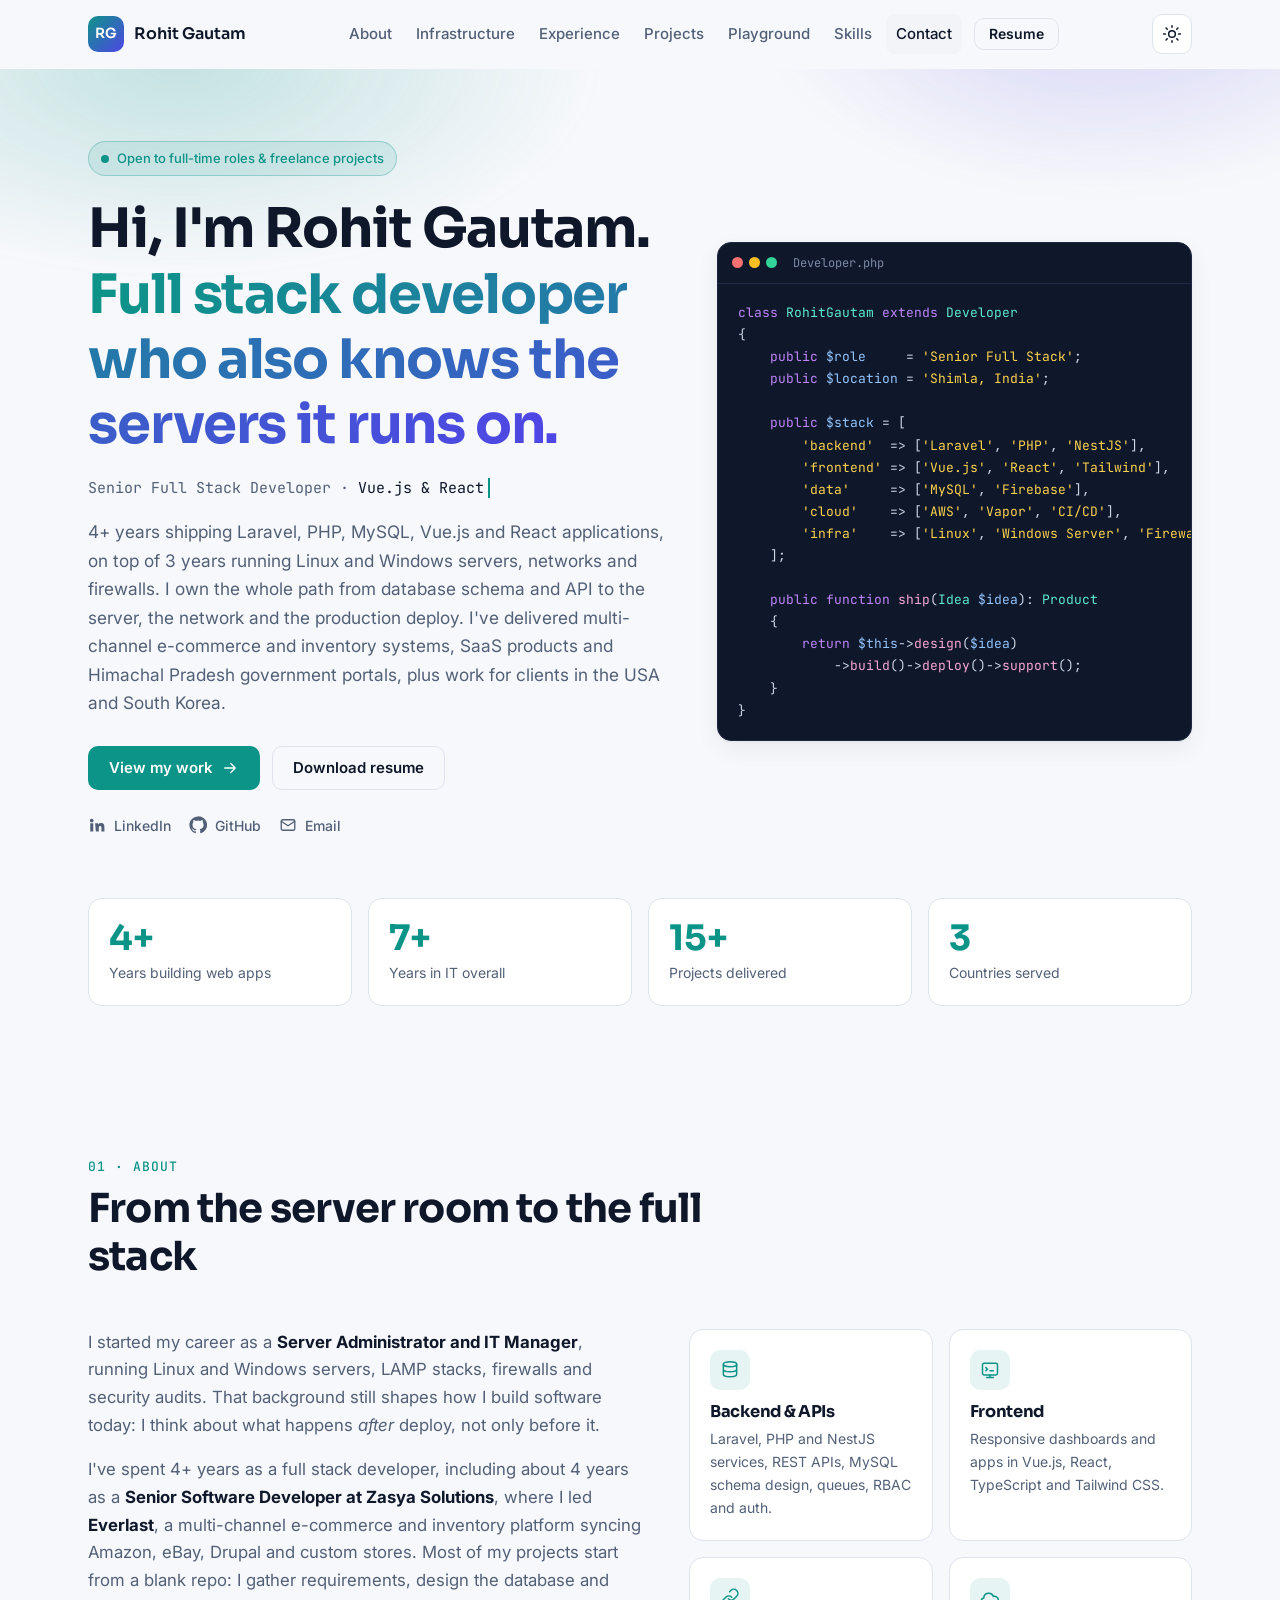
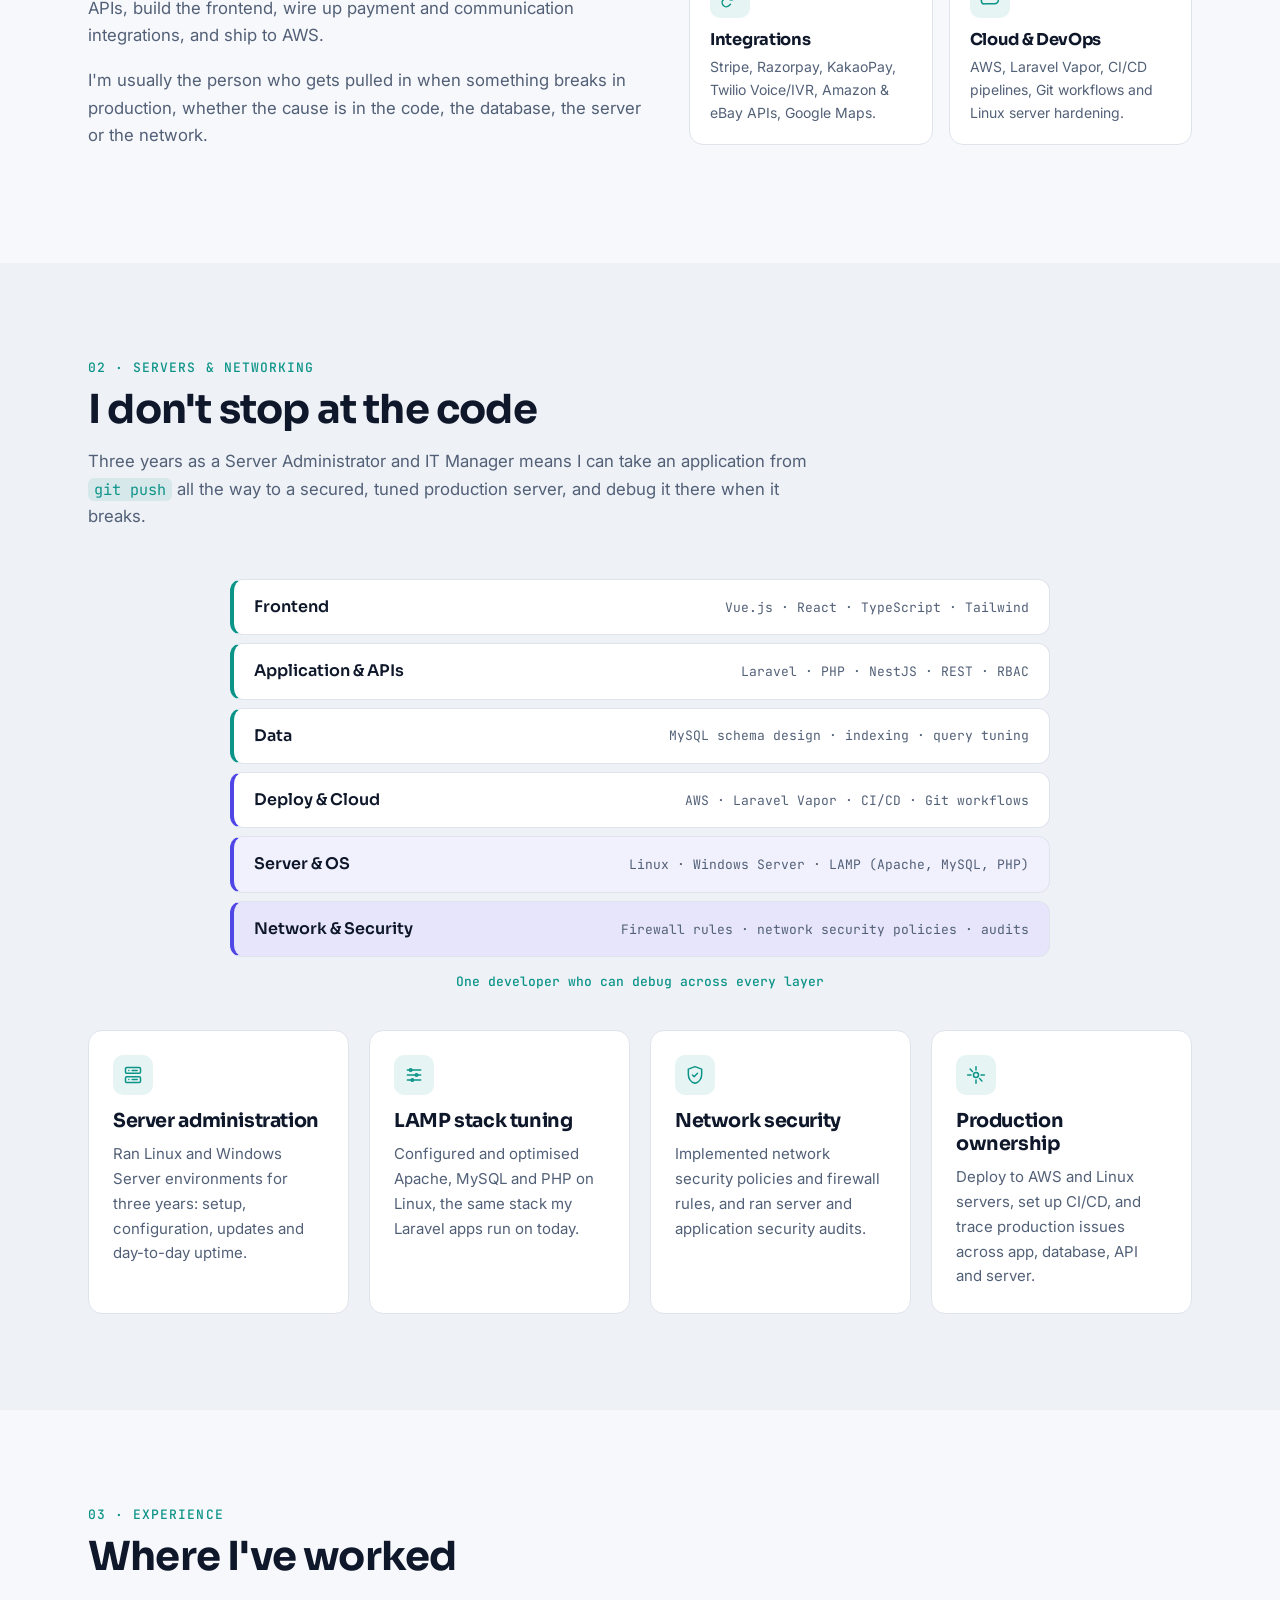
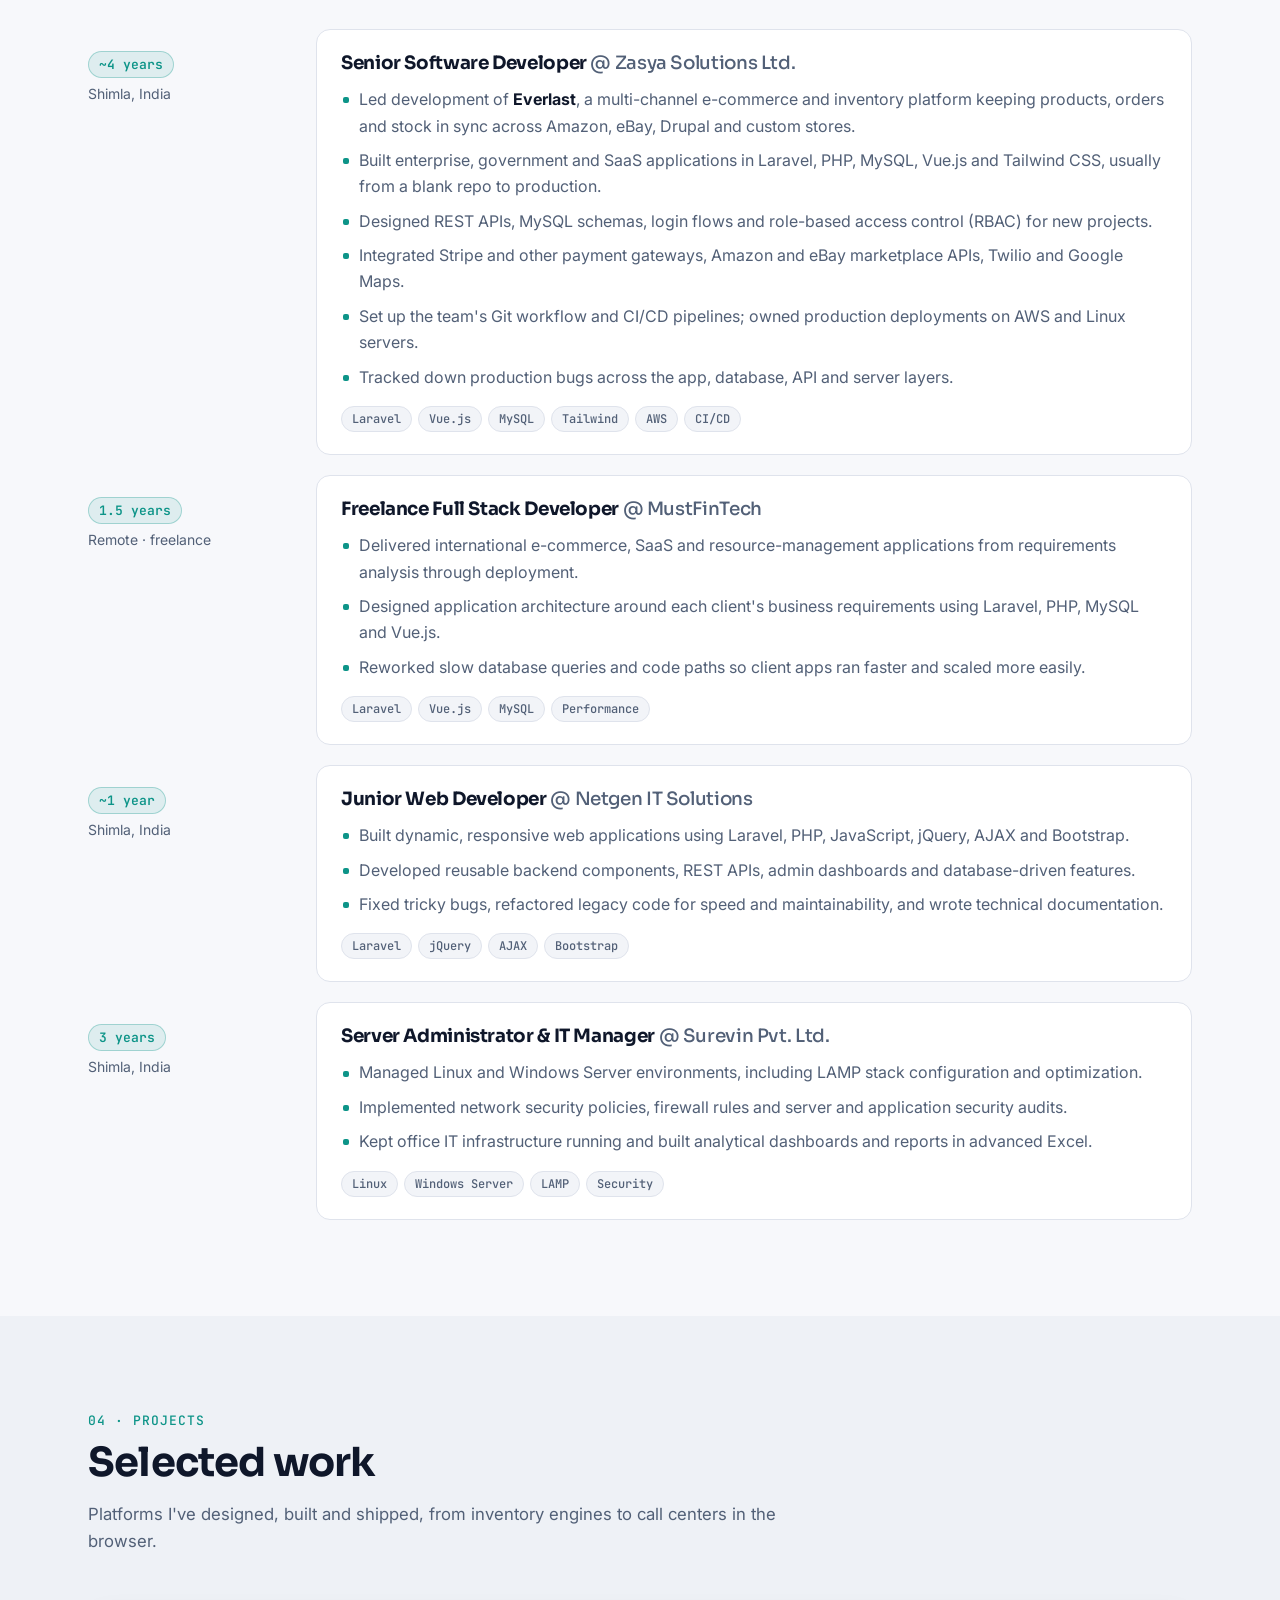
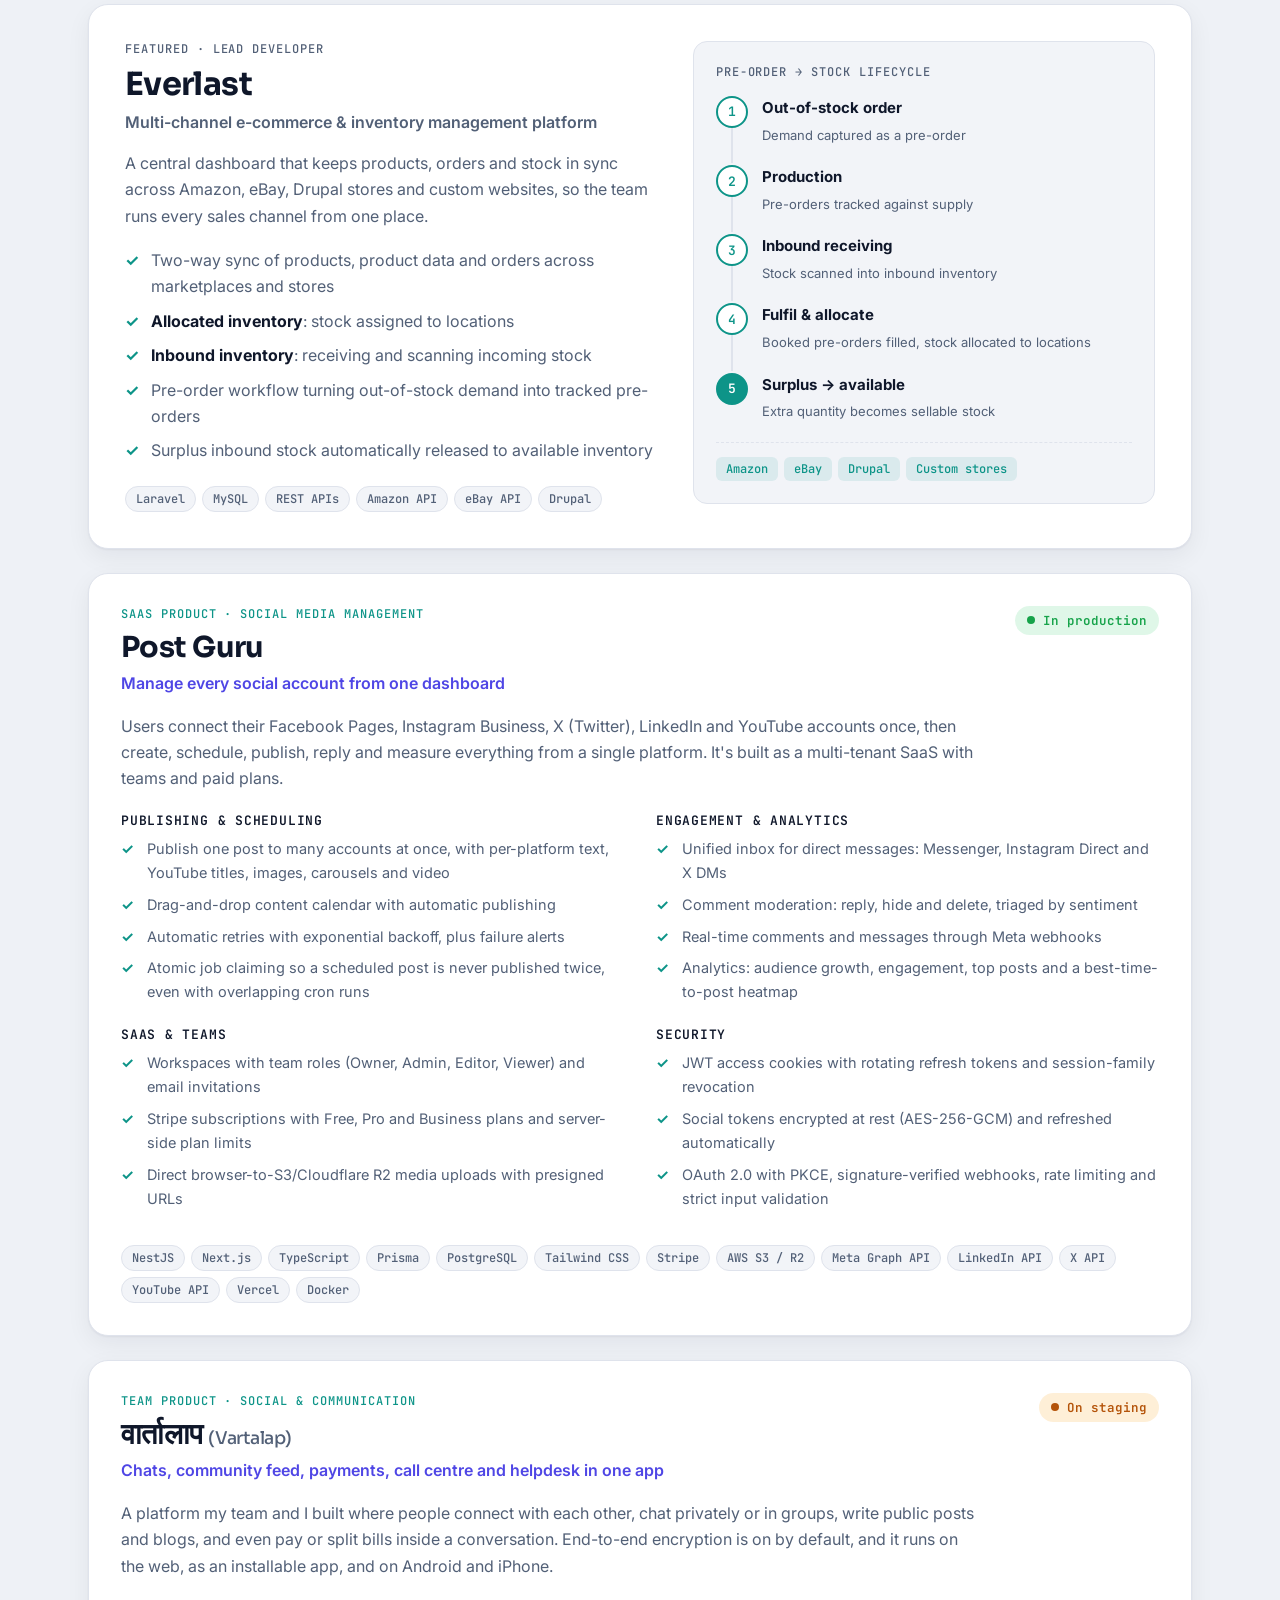
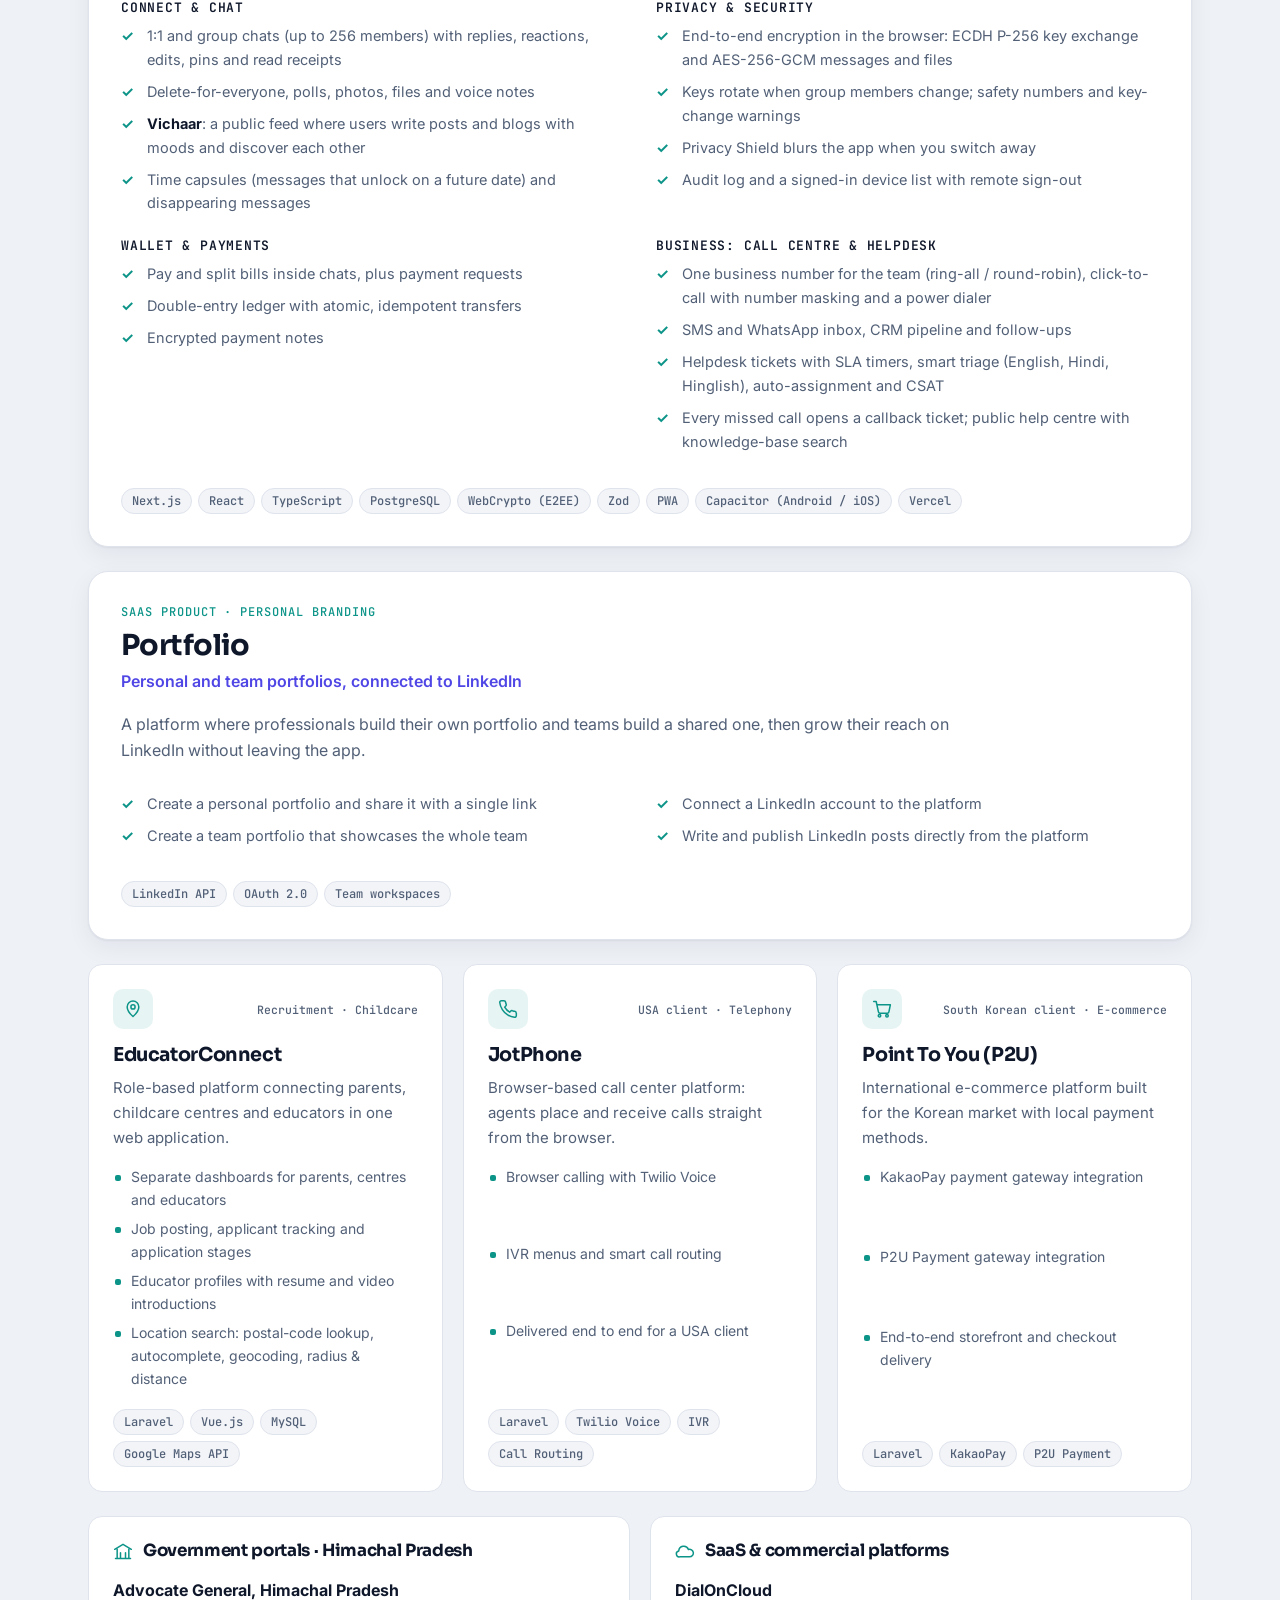
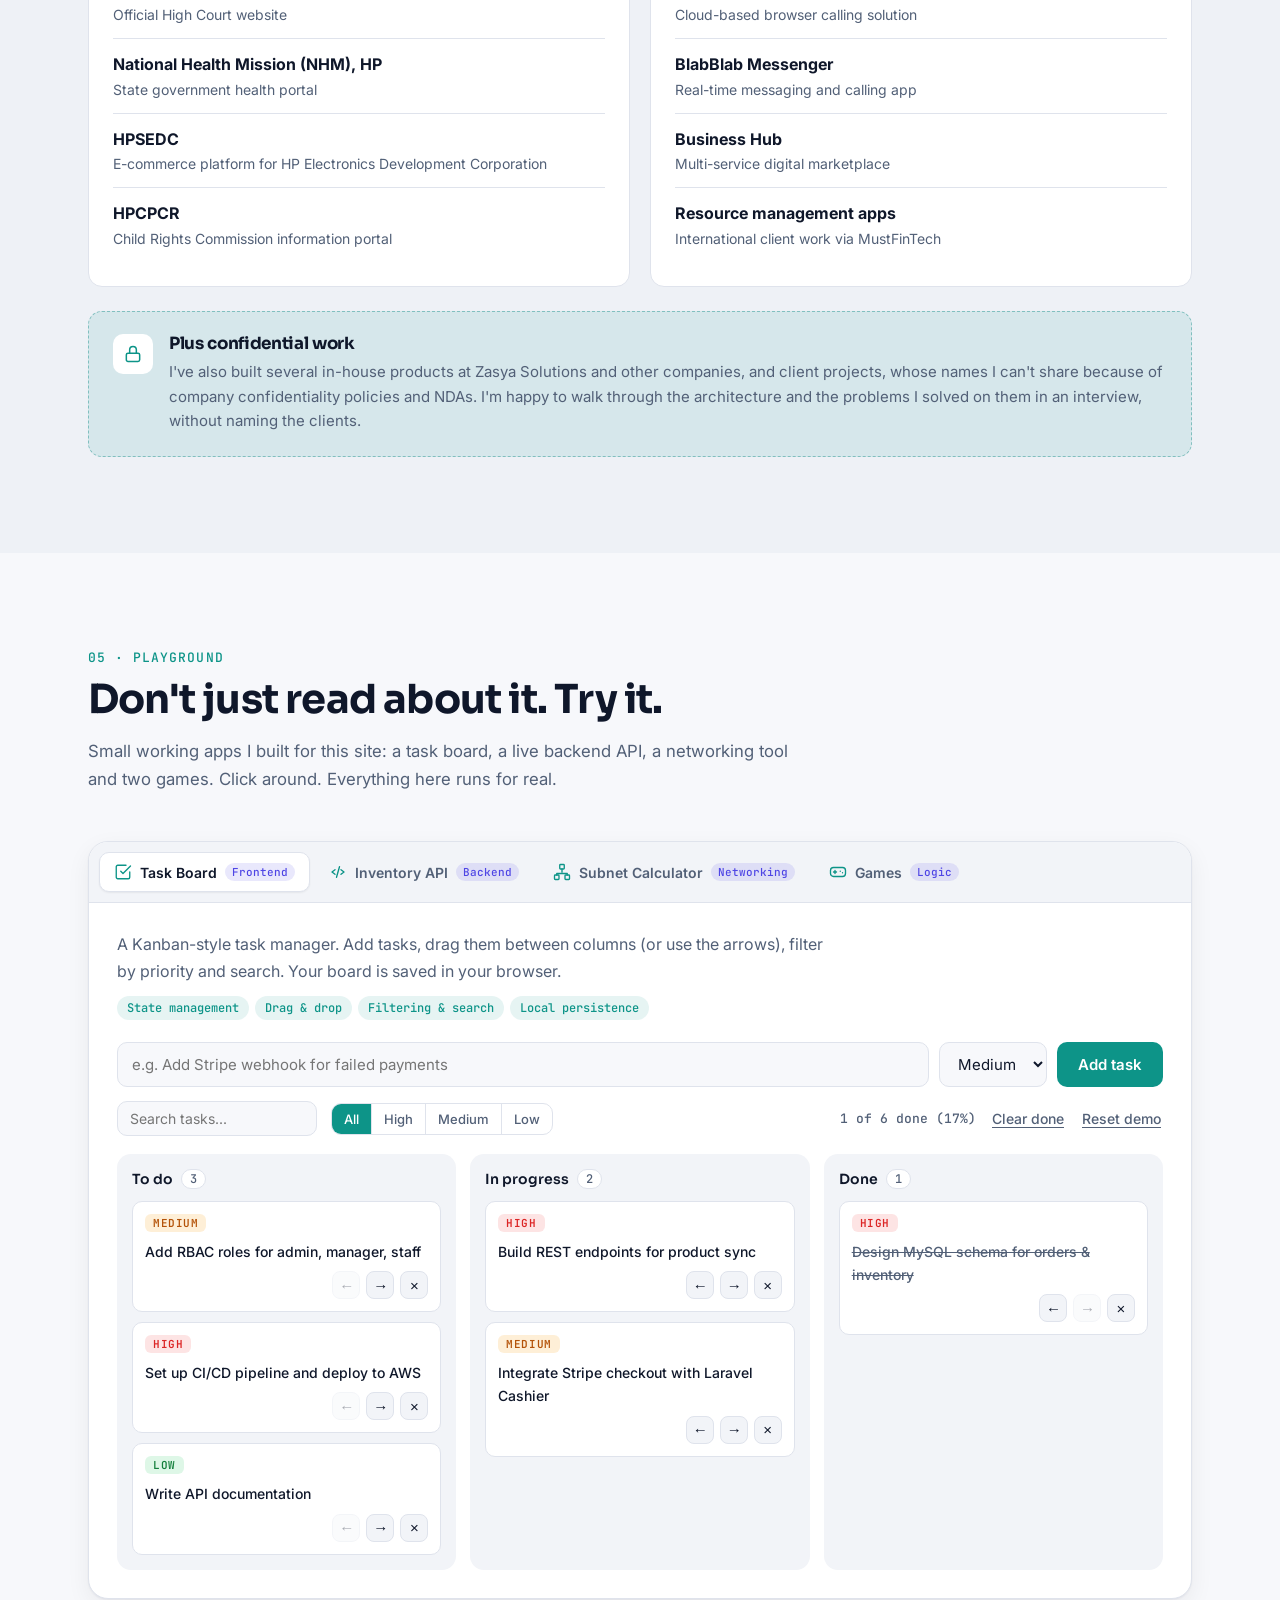
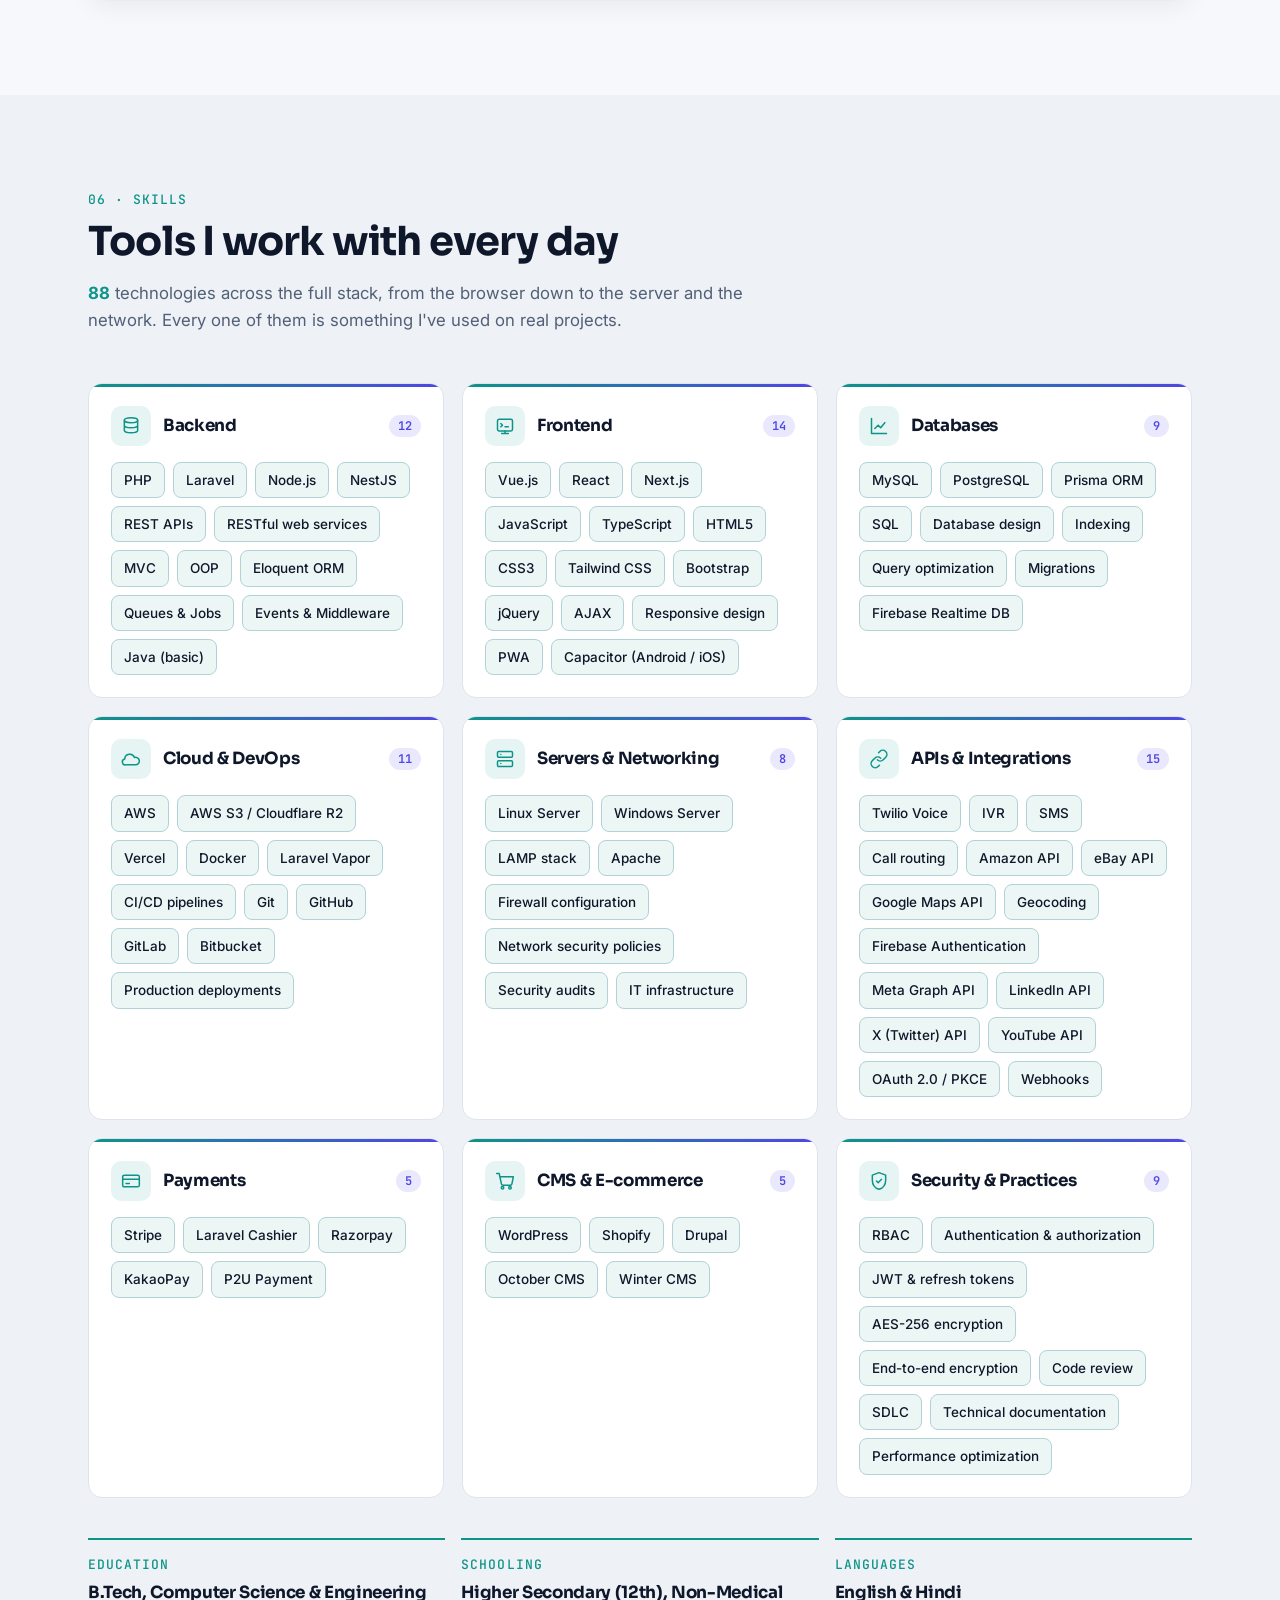
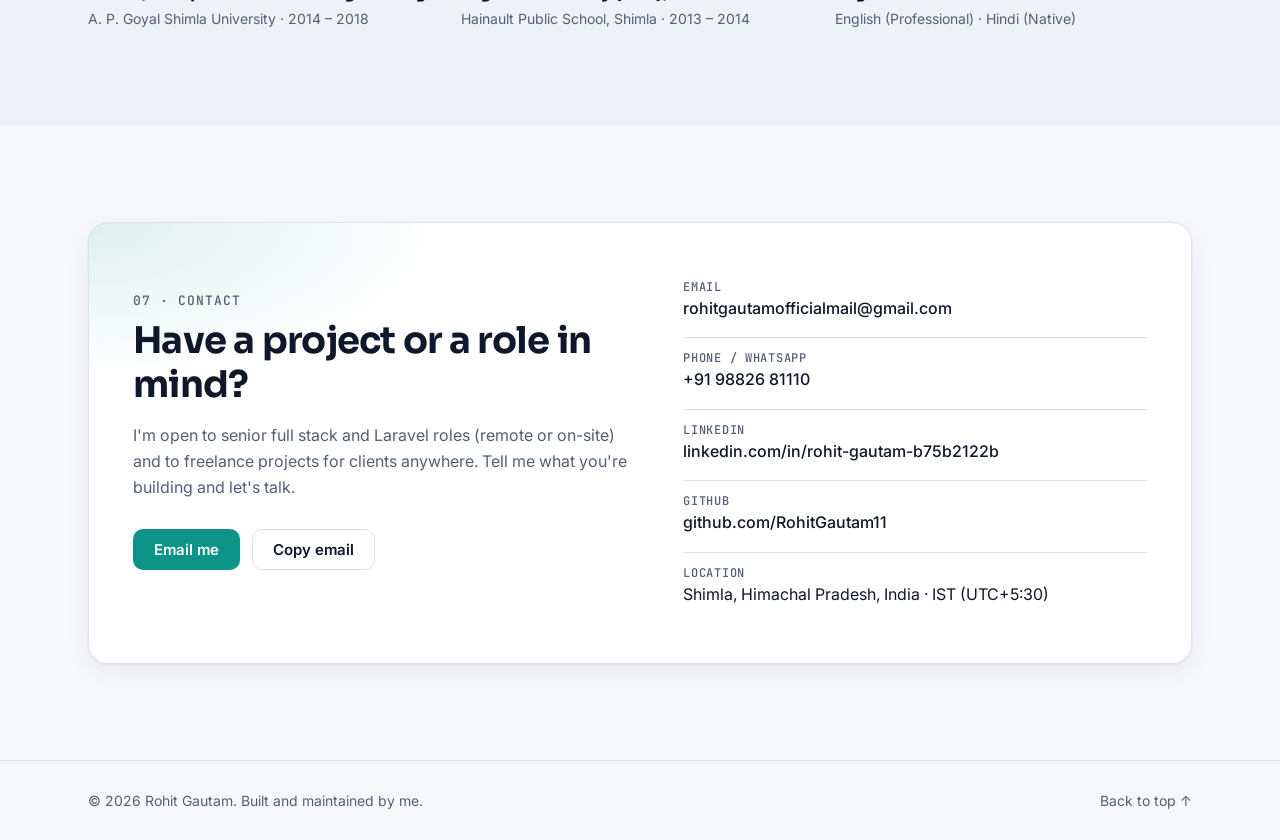
==== commit 5fd9d4e2: "Add Post Guru, Vartalap and Portfolio projects, confidential work note, 15+ projects, new skills" ====
--- a/index.html
+++ b/index.html
@@ -148,7 +148,7 @@
         <dl class="stats">
           <div class="stat"><dt>Years building web apps</dt><dd><span data-count="4">4</span>+</dd></div>
           <div class="stat"><dt>Years in IT overall</dt><dd><span data-count="7">7</span>+</dd></div>
-          <div class="stat"><dt>Production platforms delivered</dt><dd><span data-count="10">10</span>+</dd></div>
+          <div class="stat"><dt>Projects delivered</dt><dd><span data-count="15">15</span>+</dd></div>
           <div class="stat"><dt>Countries served</dt><dd><span data-count="3">3</span></dd></div>
         </dl>
       </div>
@@ -375,6 +375,143 @@
           </div>
         </article>
 
+        <!-- Products -->
+        <article class="product reveal">
+          <div class="product__head">
+            <div>
+              <p class="kicker">SaaS product &middot; Social media management</p>
+              <h3>Post Guru</h3>
+              <p class="product__sub">Manage every social account from one dashboard</p>
+            </div>
+            <span class="status status--live"><span class="status__dot"></span>In production</span>
+          </div>
+          <p class="product__lead">
+            Users connect their Facebook Pages, Instagram Business, X (Twitter), LinkedIn and YouTube accounts once, then
+            create, schedule, publish, reply and measure everything from a single platform. It's built as a multi-tenant SaaS
+            with teams and paid plans.
+          </p>
+          <div class="product__grid">
+            <div class="fgroup">
+              <h4>Publishing &amp; scheduling</h4>
+              <ul class="checks">
+                <li>Publish one post to many accounts at once, with per-platform text, YouTube titles, images, carousels and video</li>
+                <li>Drag-and-drop content calendar with automatic publishing</li>
+                <li>Automatic retries with exponential backoff, plus failure alerts</li>
+                <li>Atomic job claiming so a scheduled post is never published twice, even with overlapping cron runs</li>
+              </ul>
+            </div>
+            <div class="fgroup">
+              <h4>Engagement &amp; analytics</h4>
+              <ul class="checks">
+                <li>Unified inbox for direct messages: Messenger, Instagram Direct and X DMs</li>
+                <li>Comment moderation: reply, hide and delete, triaged by sentiment</li>
+                <li>Real-time comments and messages through Meta webhooks</li>
+                <li>Analytics: audience growth, engagement, top posts and a best-time-to-post heatmap</li>
+              </ul>
+            </div>
+            <div class="fgroup">
+              <h4>SaaS &amp; teams</h4>
+              <ul class="checks">
+                <li>Workspaces with team roles (Owner, Admin, Editor, Viewer) and email invitations</li>
+                <li>Stripe subscriptions with Free, Pro and Business plans and server-side plan limits</li>
+                <li>Direct browser-to-S3/Cloudflare R2 media uploads with presigned URLs</li>
+              </ul>
+            </div>
+            <div class="fgroup">
+              <h4>Security</h4>
+              <ul class="checks">
+                <li>JWT access cookies with rotating refresh tokens and session-family revocation</li>
+                <li>Social tokens encrypted at rest (AES-256-GCM) and refreshed automatically</li>
+                <li>OAuth 2.0 with PKCE, signature-verified webhooks, rate limiting and strict input validation</li>
+              </ul>
+            </div>
+          </div>
+          <ul class="tags"><li>NestJS</li><li>Next.js</li><li>TypeScript</li><li>Prisma</li><li>PostgreSQL</li><li>Tailwind CSS</li><li>Stripe</li><li>AWS S3 / R2</li><li>Meta Graph API</li><li>LinkedIn API</li><li>X API</li><li>YouTube API</li><li>Vercel</li><li>Docker</li></ul>
+        </article>
+
+        <article class="product reveal">
+          <div class="product__head">
+            <div>
+              <p class="kicker">Team product &middot; Social &amp; communication</p>
+              <h3>वार्तालाप <span class="product__alt">(Vartalap)</span></h3>
+              <p class="product__sub">Chats, community feed, payments, call centre and helpdesk in one app</p>
+            </div>
+            <span class="status status--staging"><span class="status__dot"></span>On staging</span>
+          </div>
+          <p class="product__lead">
+            A platform my team and I built where people connect with each other, chat privately or in groups, write public
+            posts and blogs, and even pay or split bills inside a conversation. End-to-end encryption is on by default, and
+            it runs on the web, as an installable app, and on Android and iPhone.
+          </p>
+          <div class="product__grid">
+            <div class="fgroup">
+              <h4>Connect &amp; chat</h4>
+              <ul class="checks">
+                <li>1:1 and group chats (up to 256 members) with replies, reactions, edits, pins and read receipts</li>
+                <li>Delete-for-everyone, polls, photos, files and voice notes</li>
+                <li><strong>Vichaar</strong>: a public feed where users write posts and blogs with moods and discover each other</li>
+                <li>Time capsules (messages that unlock on a future date) and disappearing messages</li>
+              </ul>
+            </div>
+            <div class="fgroup">
+              <h4>Privacy &amp; security</h4>
+              <ul class="checks">
+                <li>End-to-end encryption in the browser: ECDH P-256 key exchange and AES-256-GCM messages and files</li>
+                <li>Keys rotate when group members change; safety numbers and key-change warnings</li>
+                <li>Privacy Shield blurs the app when you switch away</li>
+                <li>Audit log and a signed-in device list with remote sign-out</li>
+              </ul>
+            </div>
+            <div class="fgroup">
+              <h4>Wallet &amp; payments</h4>
+              <ul class="checks">
+                <li>Pay and split bills inside chats, plus payment requests</li>
+                <li>Double-entry ledger with atomic, idempotent transfers</li>
+                <li>Encrypted payment notes</li>
+              </ul>
+            </div>
+            <div class="fgroup">
+              <h4>Business: call centre &amp; helpdesk</h4>
+              <ul class="checks">
+                <li>One business number for the team (ring-all / round-robin), click-to-call with number masking and a power dialer</li>
+                <li>SMS and WhatsApp inbox, CRM pipeline and follow-ups</li>
+                <li>Helpdesk tickets with SLA timers, smart triage (English, Hindi, Hinglish), auto-assignment and CSAT</li>
+                <li>Every missed call opens a callback ticket; public help centre with knowledge-base search</li>
+              </ul>
+            </div>
+          </div>
+          <ul class="tags"><li>Next.js</li><li>React</li><li>TypeScript</li><li>PostgreSQL</li><li>WebCrypto (E2EE)</li><li>Zod</li><li>PWA</li><li>Capacitor (Android / iOS)</li><li>Vercel</li></ul>
+        </article>
+
+        <article class="product product--compact reveal">
+          <div class="product__head">
+            <div>
+              <p class="kicker">SaaS product &middot; Personal branding</p>
+              <h3>Portfolio</h3>
+              <p class="product__sub">Personal and team portfolios, connected to LinkedIn</p>
+            </div>
+          </div>
+          <p class="product__lead">
+            A platform where professionals build their own portfolio and teams build a shared one, then grow their reach on
+            LinkedIn without leaving the app.
+          </p>
+          <div class="product__grid">
+            <div class="fgroup">
+              <ul class="checks">
+                <li>Create a personal portfolio and share it with a single link</li>
+                <li>Create a team portfolio that showcases the whole team</li>
+              </ul>
+            </div>
+            <div class="fgroup">
+              <ul class="checks">
+                <li>Connect a LinkedIn account to the platform</li>
+                <li>Write and publish LinkedIn posts directly from the platform</li>
+              </ul>
+            </div>
+          </div>
+          <ul class="tags"><li>LinkedIn API</li><li>OAuth 2.0</li><li>Team workspaces</li></ul>
+        </article>
+
         <div class="cards">
           <article class="card reveal">
             <div class="card__top">
@@ -447,6 +584,18 @@
               <li><strong>Business Hub</strong><span>Multi-service digital marketplace</span></li>
               <li><strong>Resource management apps</strong><span>International client work via MustFinTech</span></li>
             </ul>
+          </div>
+        </div>
+
+        <div class="nda reveal">
+          <span class="nda__icon"><svg viewBox="0 0 24 24" aria-hidden="true"><rect x="4" y="11" width="16" height="10" rx="2"/><path d="M8 11V7a4 4 0 0 1 8 0v4"/></svg></span>
+          <div>
+            <h3>Plus confidential work</h3>
+            <p>
+              I've also built several in-house products at Zasya Solutions and other companies, and client projects, whose names
+              I can't share because of company confidentiality policies and NDAs. I'm happy to walk through the architecture and
+              the problems I solved on them in an interview, without naming the clients.
+            </p>
           </div>
         </div>
       </div>
@@ -628,15 +777,15 @@
           </div>
           <div class="skill reveal">
             <div class="skill__head"><span class="skill__icon"><svg viewBox="0 0 24 24" aria-hidden="true"><rect x="3" y="4" width="18" height="14" rx="2"/><path d="M8 21h8M12 18v3M7 9l2 2-2 2M12 13h4"/></svg></span><h3>Frontend</h3><span class="skill__count"></span></div>
-            <ul class="chips"><li>Vue.js</li><li>React</li><li>JavaScript</li><li>TypeScript</li><li>HTML5</li><li>CSS3</li><li>Tailwind CSS</li><li>Bootstrap</li><li>jQuery</li><li>AJAX</li><li>Responsive design</li></ul>
+            <ul class="chips"><li>Vue.js</li><li>React</li><li>Next.js</li><li>JavaScript</li><li>TypeScript</li><li>HTML5</li><li>CSS3</li><li>Tailwind CSS</li><li>Bootstrap</li><li>jQuery</li><li>AJAX</li><li>Responsive design</li><li>PWA</li><li>Capacitor (Android / iOS)</li></ul>
           </div>
           <div class="skill reveal">
             <div class="skill__head"><span class="skill__icon"><svg viewBox="0 0 24 24" aria-hidden="true"><path d="M3 3v18h18"/><path d="m7 15 4-4 3 3 5-6"/></svg></span><h3>Databases</h3><span class="skill__count"></span></div>
-            <ul class="chips"><li>MySQL</li><li>SQL</li><li>Database design</li><li>Indexing</li><li>Query optimization</li><li>Migrations</li><li>Firebase Realtime DB</li></ul>
+            <ul class="chips"><li>MySQL</li><li>PostgreSQL</li><li>Prisma ORM</li><li>SQL</li><li>Database design</li><li>Indexing</li><li>Query optimization</li><li>Migrations</li><li>Firebase Realtime DB</li></ul>
           </div>
           <div class="skill reveal">
             <div class="skill__head"><span class="skill__icon"><svg viewBox="0 0 24 24" aria-hidden="true"><path d="M17.5 19a4.5 4.5 0 1 0-1.4-8.78A6 6 0 0 0 4.5 12 3.5 3.5 0 0 0 6 19z"/></svg></span><h3>Cloud &amp; DevOps</h3><span class="skill__count"></span></div>
-            <ul class="chips"><li>AWS</li><li>Laravel Vapor</li><li>CI/CD pipelines</li><li>Git</li><li>GitHub</li><li>GitLab</li><li>Bitbucket</li><li>Production deployments</li></ul>
+            <ul class="chips"><li>AWS</li><li>AWS S3 / Cloudflare R2</li><li>Vercel</li><li>Docker</li><li>Laravel Vapor</li><li>CI/CD pipelines</li><li>Git</li><li>GitHub</li><li>GitLab</li><li>Bitbucket</li><li>Production deployments</li></ul>
           </div>
           <div class="skill reveal">
             <div class="skill__head"><span class="skill__icon"><svg viewBox="0 0 24 24" aria-hidden="true"><rect x="3" y="3" width="18" height="7" rx="1.5"/><rect x="3" y="14" width="18" height="7" rx="1.5"/><path d="M7 6.5h.01M7 17.5h.01"/></svg></span><h3>Servers &amp; Networking</h3><span class="skill__count"></span></div>
@@ -644,7 +793,7 @@
           </div>
           <div class="skill reveal">
             <div class="skill__head"><span class="skill__icon"><svg viewBox="0 0 24 24" aria-hidden="true"><path d="M10 13a5 5 0 0 0 7.07 0l3-3a5 5 0 0 0-7.07-7.07l-1.5 1.5"/><path d="M14 11a5 5 0 0 0-7.07 0l-3 3a5 5 0 0 0 7.07 7.07l1.5-1.5"/></svg></span><h3>APIs &amp; Integrations</h3><span class="skill__count"></span></div>
-            <ul class="chips"><li>Twilio Voice</li><li>IVR</li><li>SMS</li><li>Call routing</li><li>Amazon API</li><li>eBay API</li><li>Google Maps API</li><li>Geocoding</li><li>Firebase Authentication</li></ul>
+            <ul class="chips"><li>Twilio Voice</li><li>IVR</li><li>SMS</li><li>Call routing</li><li>Amazon API</li><li>eBay API</li><li>Google Maps API</li><li>Geocoding</li><li>Firebase Authentication</li><li>Meta Graph API</li><li>LinkedIn API</li><li>X (Twitter) API</li><li>YouTube API</li><li>OAuth 2.0 / PKCE</li><li>Webhooks</li></ul>
           </div>
           <div class="skill reveal">
             <div class="skill__head"><span class="skill__icon"><svg viewBox="0 0 24 24" aria-hidden="true"><rect x="2" y="5" width="20" height="14" rx="2"/><path d="M2 10h20M6 15h4"/></svg></span><h3>Payments</h3><span class="skill__count"></span></div>
@@ -656,7 +805,7 @@
           </div>
           <div class="skill reveal">
             <div class="skill__head"><span class="skill__icon"><svg viewBox="0 0 24 24" aria-hidden="true"><path d="M12 2 4 5v6c0 5 3.4 9.4 8 11 4.6-1.6 8-6 8-11V5z"/><path d="m9 12 2 2 4-4"/></svg></span><h3>Security &amp; Practices</h3><span class="skill__count"></span></div>
-            <ul class="chips"><li>RBAC</li><li>Authentication &amp; authorization</li><li>Code review</li><li>SDLC</li><li>Technical documentation</li><li>Performance optimization</li></ul>
+            <ul class="chips"><li>RBAC</li><li>Authentication &amp; authorization</li><li>JWT &amp; refresh tokens</li><li>AES-256 encryption</li><li>End-to-end encryption</li><li>Code review</li><li>SDLC</li><li>Technical documentation</li><li>Performance optimization</li></ul>
           </div>
         </div>
 
--- a/styles.css
+++ b/styles.css
@@ -581,3 +581,40 @@
 @media (max-width: 900px) { .games { grid-template-columns: 1fr; } }
 @media (prefers-reduced-motion: reduce) { .mem__inner { transition: none; } .tb__card { animation: none; } }
 .mem__grid { max-width: 400px; margin: 0 auto; }
+
+/* ===== Products ===== */
+.product {
+  background: var(--surface); border: 1px solid var(--border); border-radius: 20px;
+  padding: 32px; margin-bottom: 24px; box-shadow: var(--shadow);
+}
+.product__head { display: flex; justify-content: space-between; align-items: flex-start; gap: 16px; flex-wrap: wrap; }
+.product h3 { font-size: 1.8rem; }
+.product__alt { font-size: 1.1rem; color: var(--muted); font-weight: 500; }
+.product__sub { color: var(--accent-2); font-weight: 600; margin: 6px 0 0; }
+.product__lead { color: var(--muted); margin: 16px 0 20px; max-width: 860px; }
+.product__grid { display: grid; grid-template-columns: repeat(2, 1fr); gap: 8px 32px; margin-bottom: 20px; }
+.product__grid > * { min-width: 0; }
+.fgroup h4 { font: 600 13px var(--mono); text-transform: uppercase; letter-spacing: .06em; color: var(--text); margin: 0 0 4px; }
+.fgroup .checks { margin: 8px 0 14px; }
+.fgroup .checks li { font-size: 14.5px; }
+.status { display: inline-flex; align-items: center; gap: 8px; font: 600 12.5px var(--mono); padding: 6px 12px; border-radius: 999px; white-space: nowrap; }
+.status__dot { width: 8px; height: 8px; border-radius: 50%; background: currentColor; }
+.status--live { background: rgba(34, 197, 94, .14); color: #16a34a; }
+.status--live .status__dot { animation: pulse 2s infinite; box-shadow: 0 0 0 0 currentColor; }
+.status--staging { background: rgba(245, 158, 11, .16); color: #b45309; }
+:root[data-theme="dark"] .status--live { color: #4ade80; }
+:root[data-theme="dark"] .status--staging { color: #fbbf24; }
+@media (prefers-color-scheme: dark) {
+  :root:not([data-theme="light"]) .status--live { color: #4ade80; }
+  :root:not([data-theme="light"]) .status--staging { color: #fbbf24; }
+}
+@media (max-width: 760px) { .product { padding: 22px 18px; } .product__grid { grid-template-columns: 1fr; } .product h3 { font-size: 1.5rem; } }
+
+.nda {
+  display: flex; gap: 16px; align-items: flex-start; margin-top: 24px; padding: 22px 24px;
+  border: 1px dashed color-mix(in srgb, var(--accent) 45%, var(--border)); border-radius: var(--radius);
+  background: var(--accent-soft);
+}
+.nda__icon { display: inline-grid; place-items: center; width: 40px; height: 40px; border-radius: 10px; background: var(--surface); color: var(--accent); flex-shrink: 0; }
+.nda h3 { font-size: 1.05rem; margin-bottom: 6px; }
+.nda p { margin: 0; color: var(--muted); font-size: 15px; }
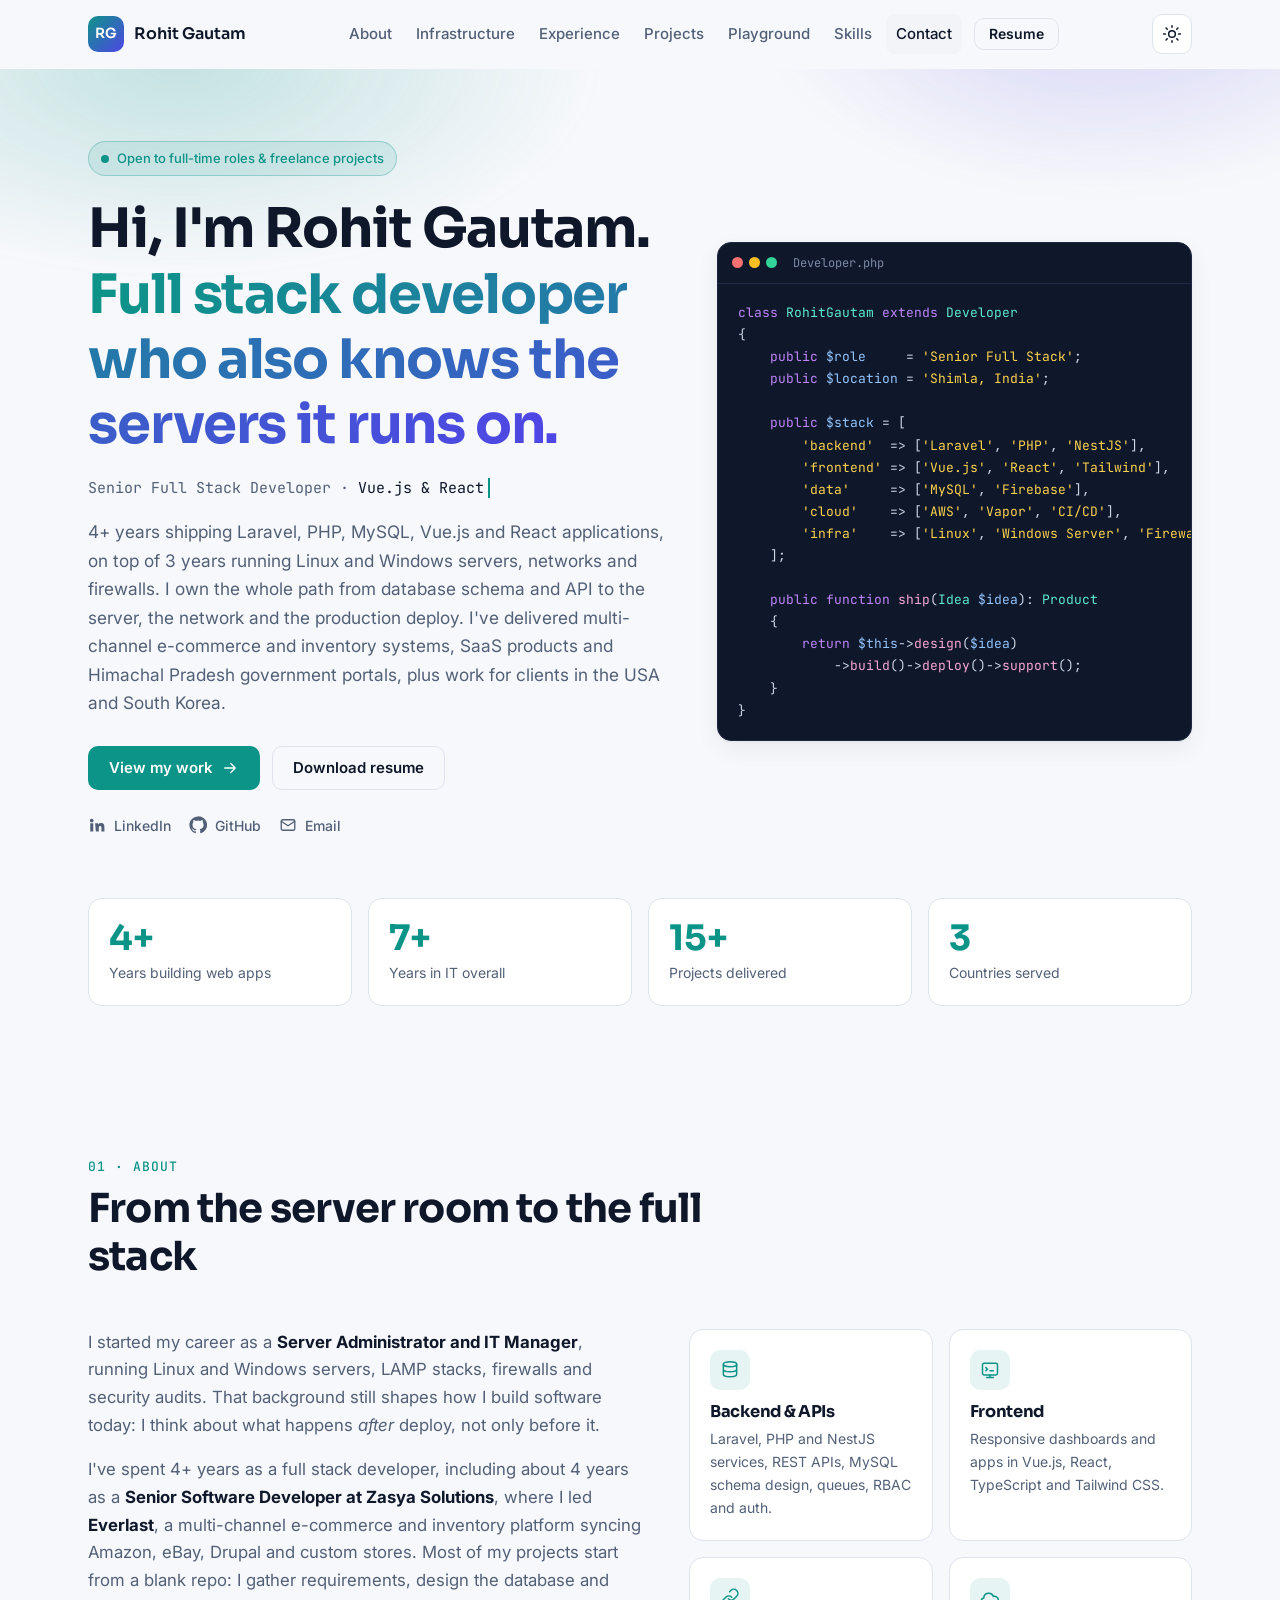
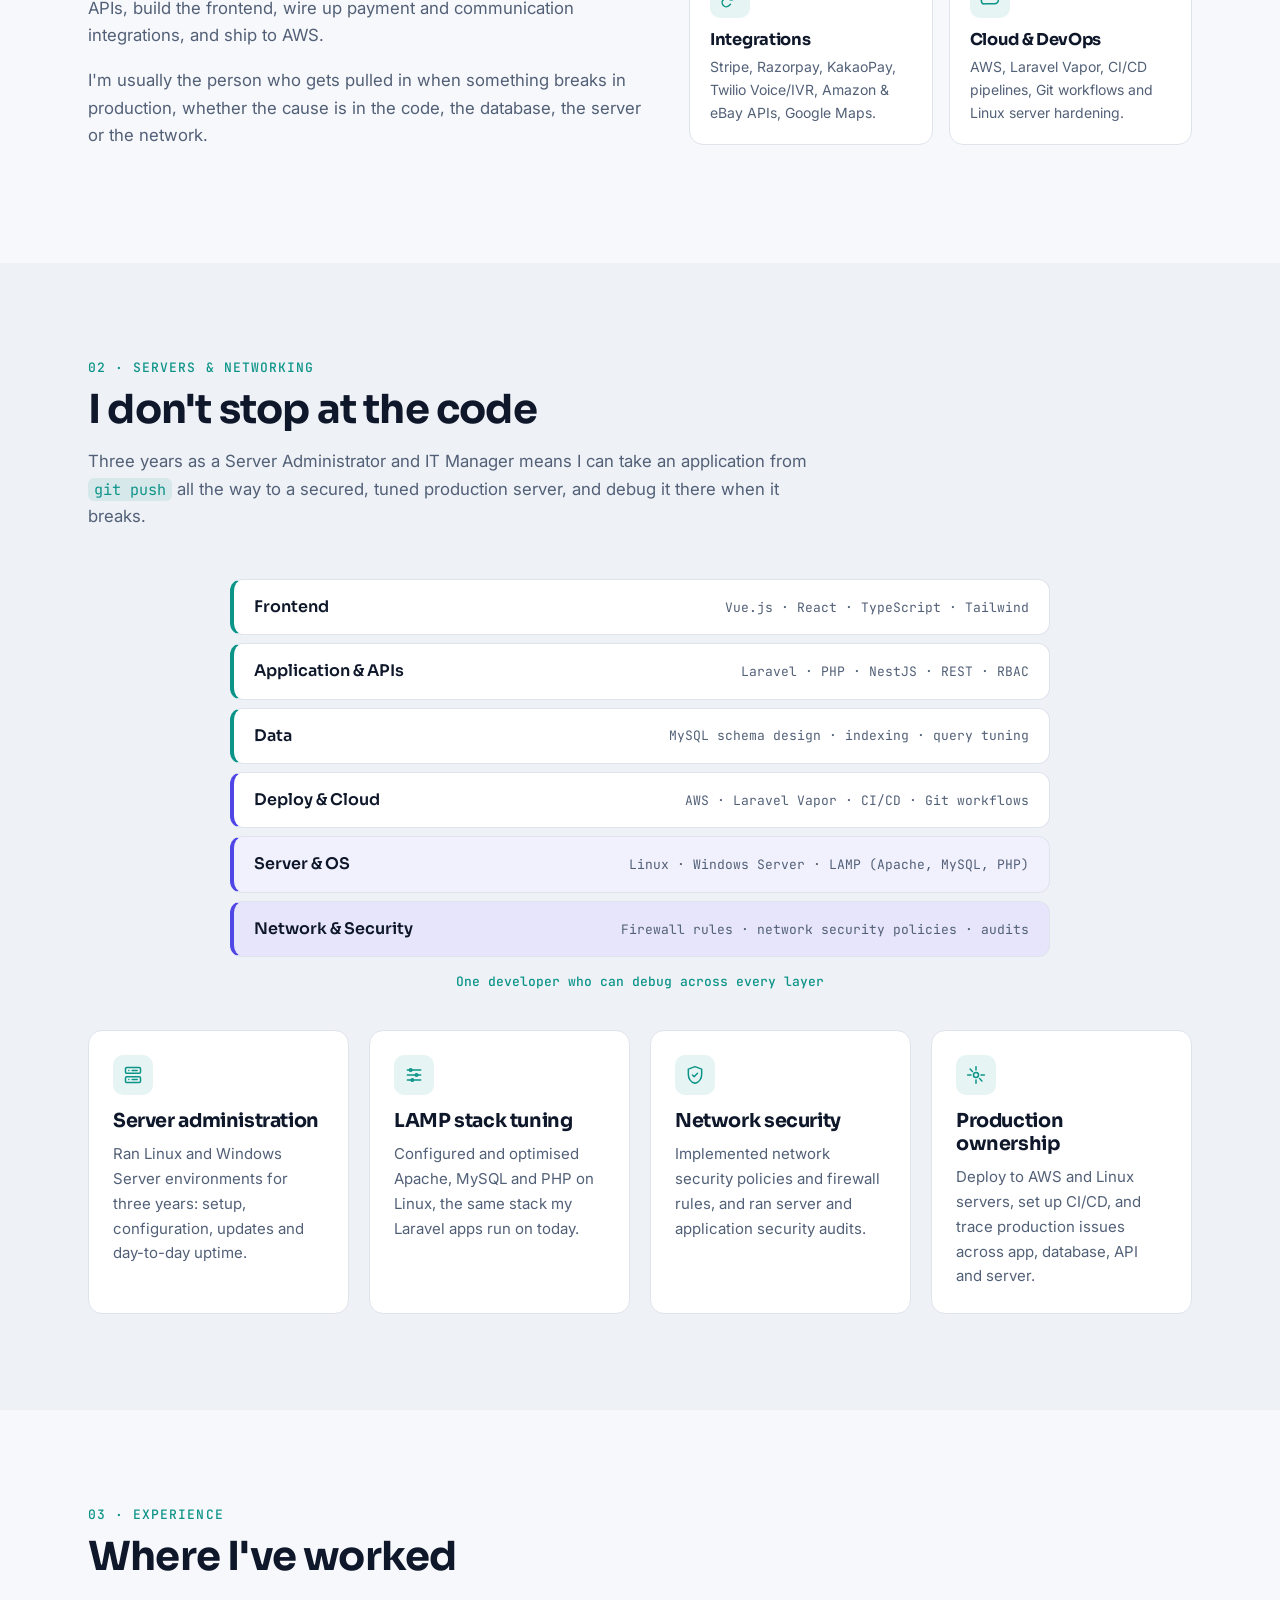
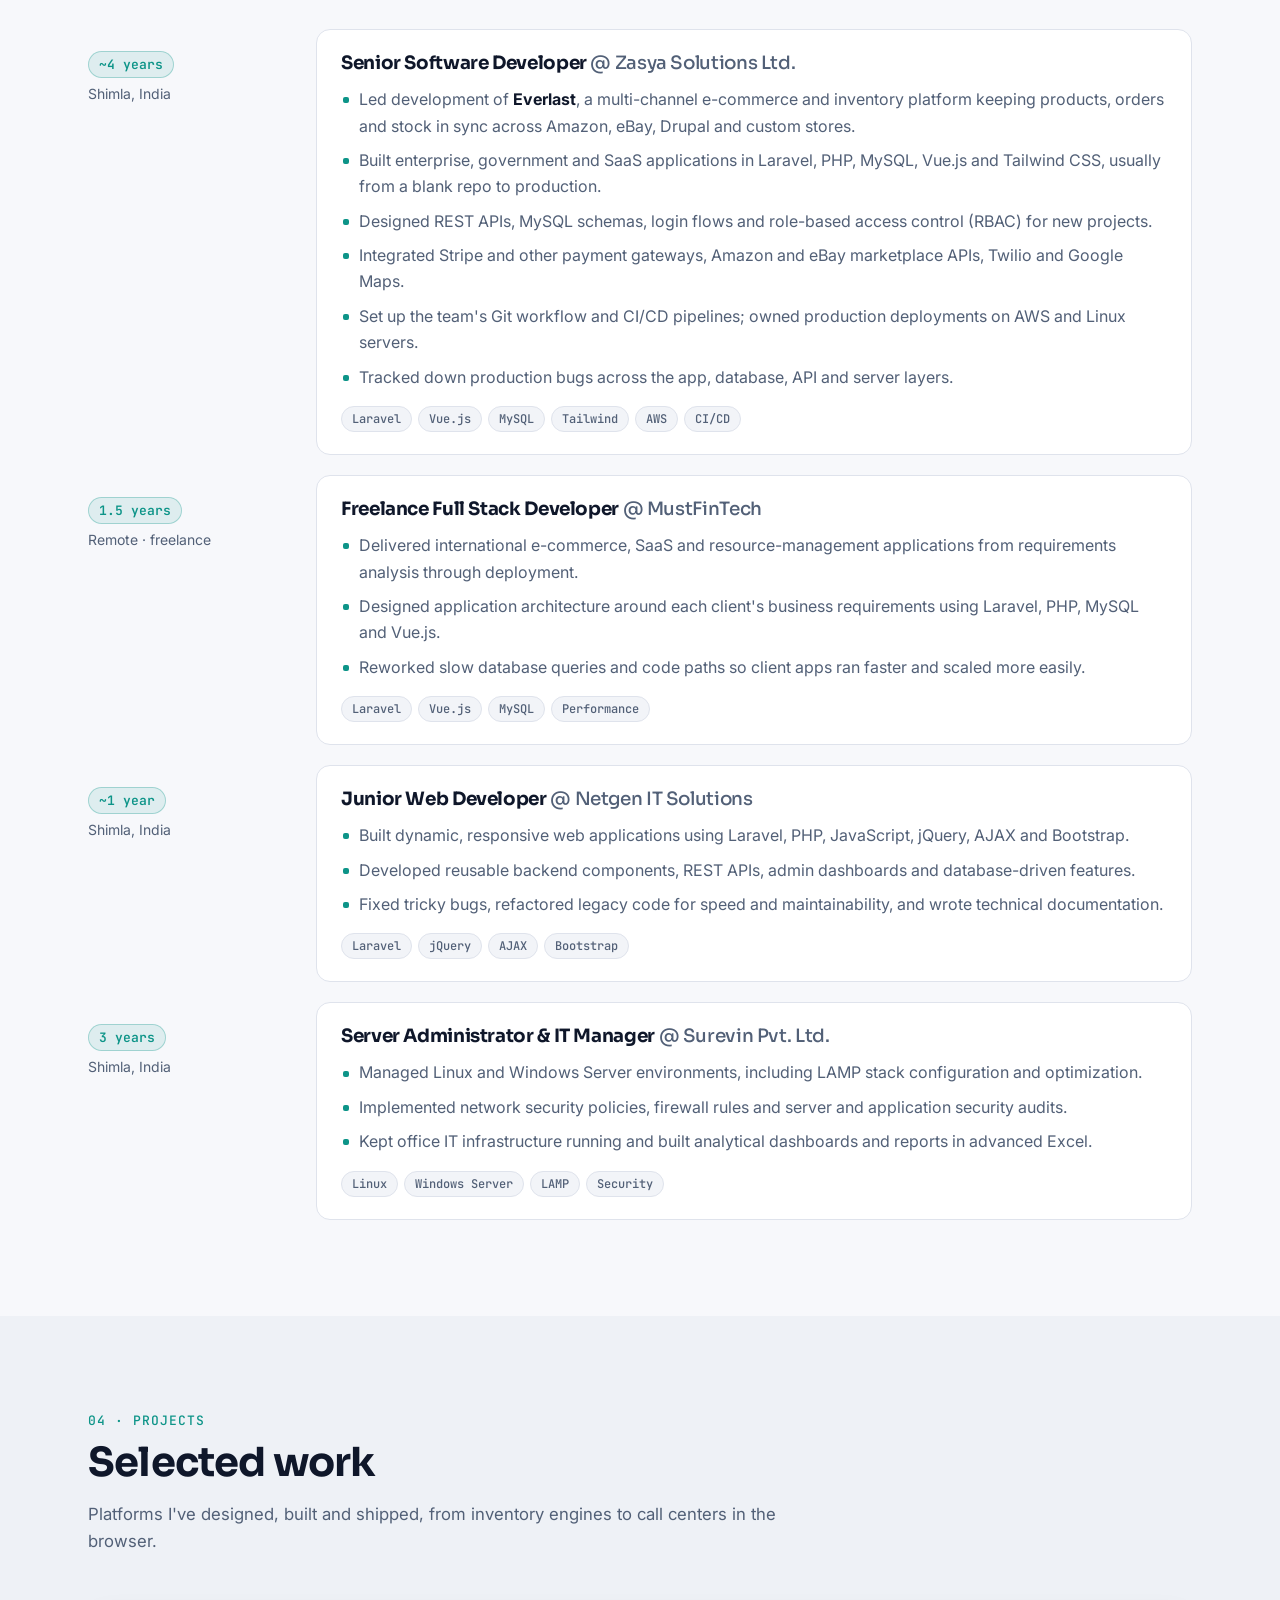
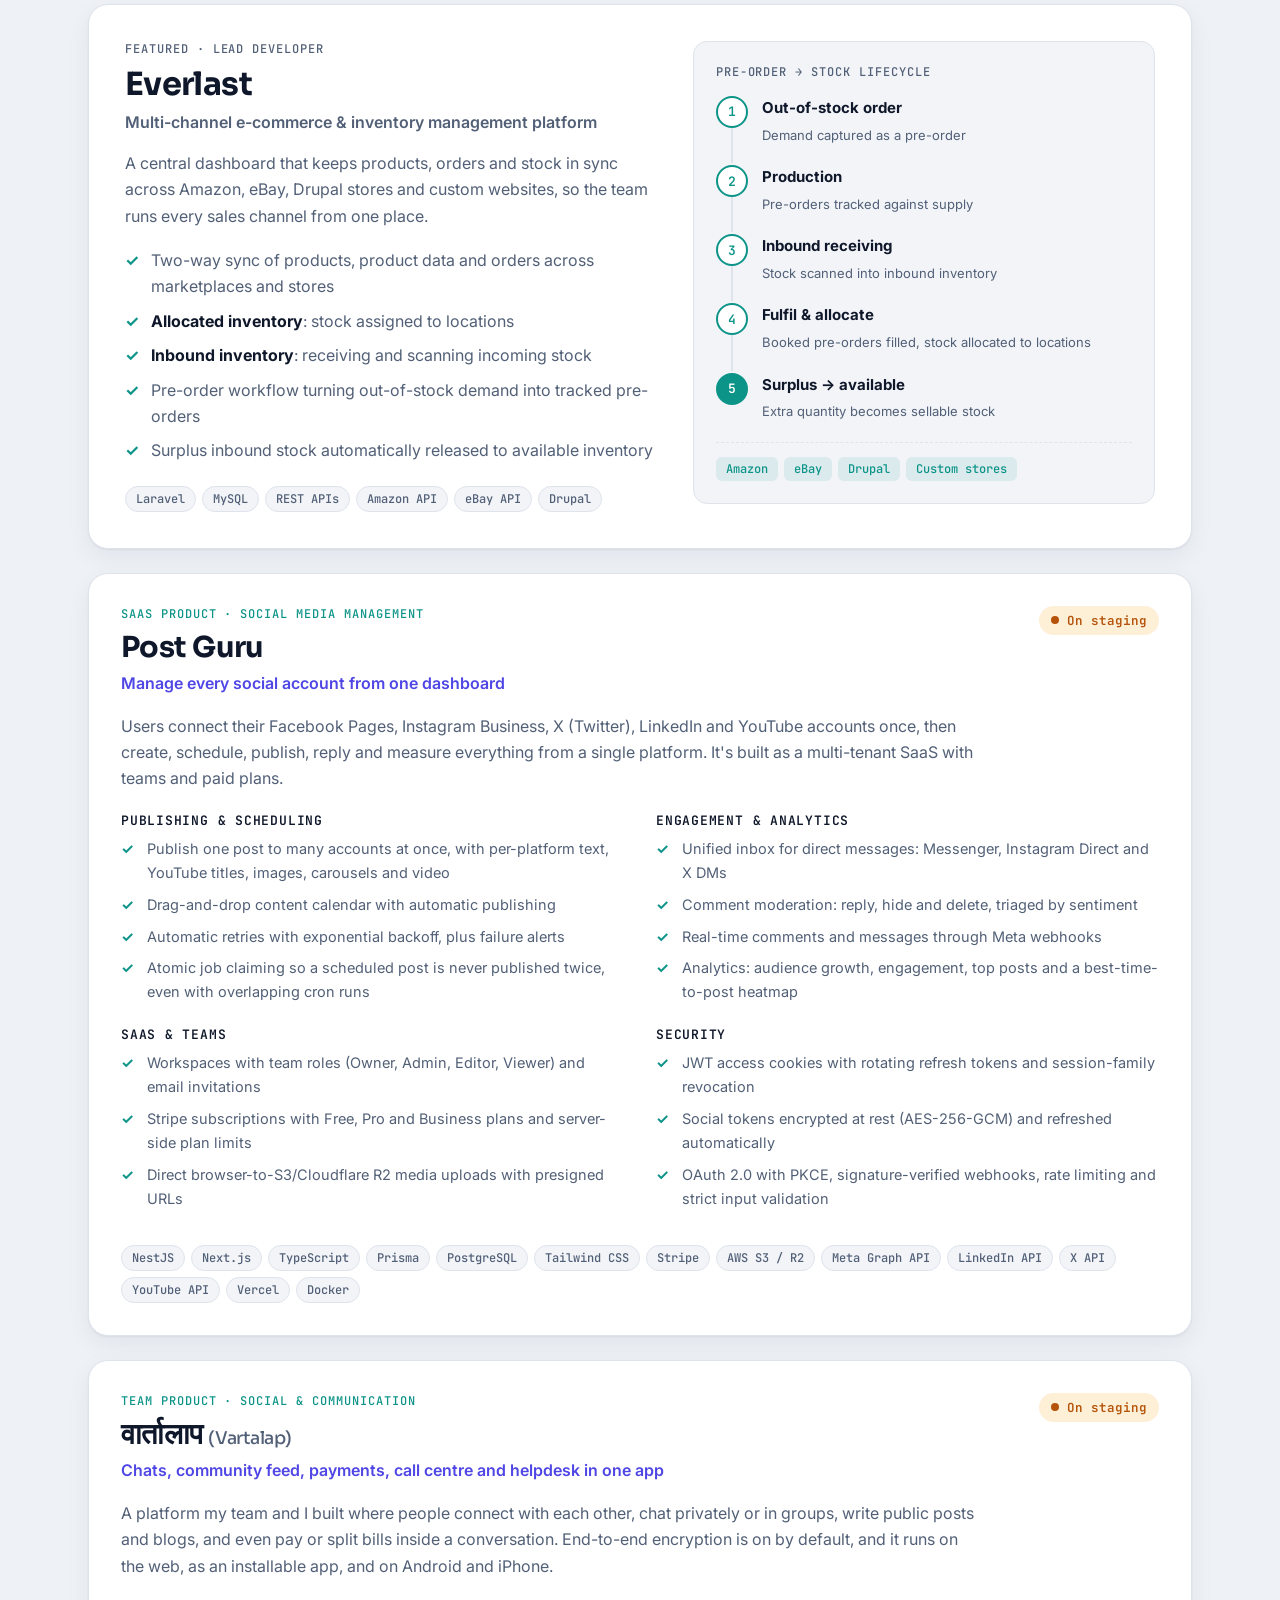
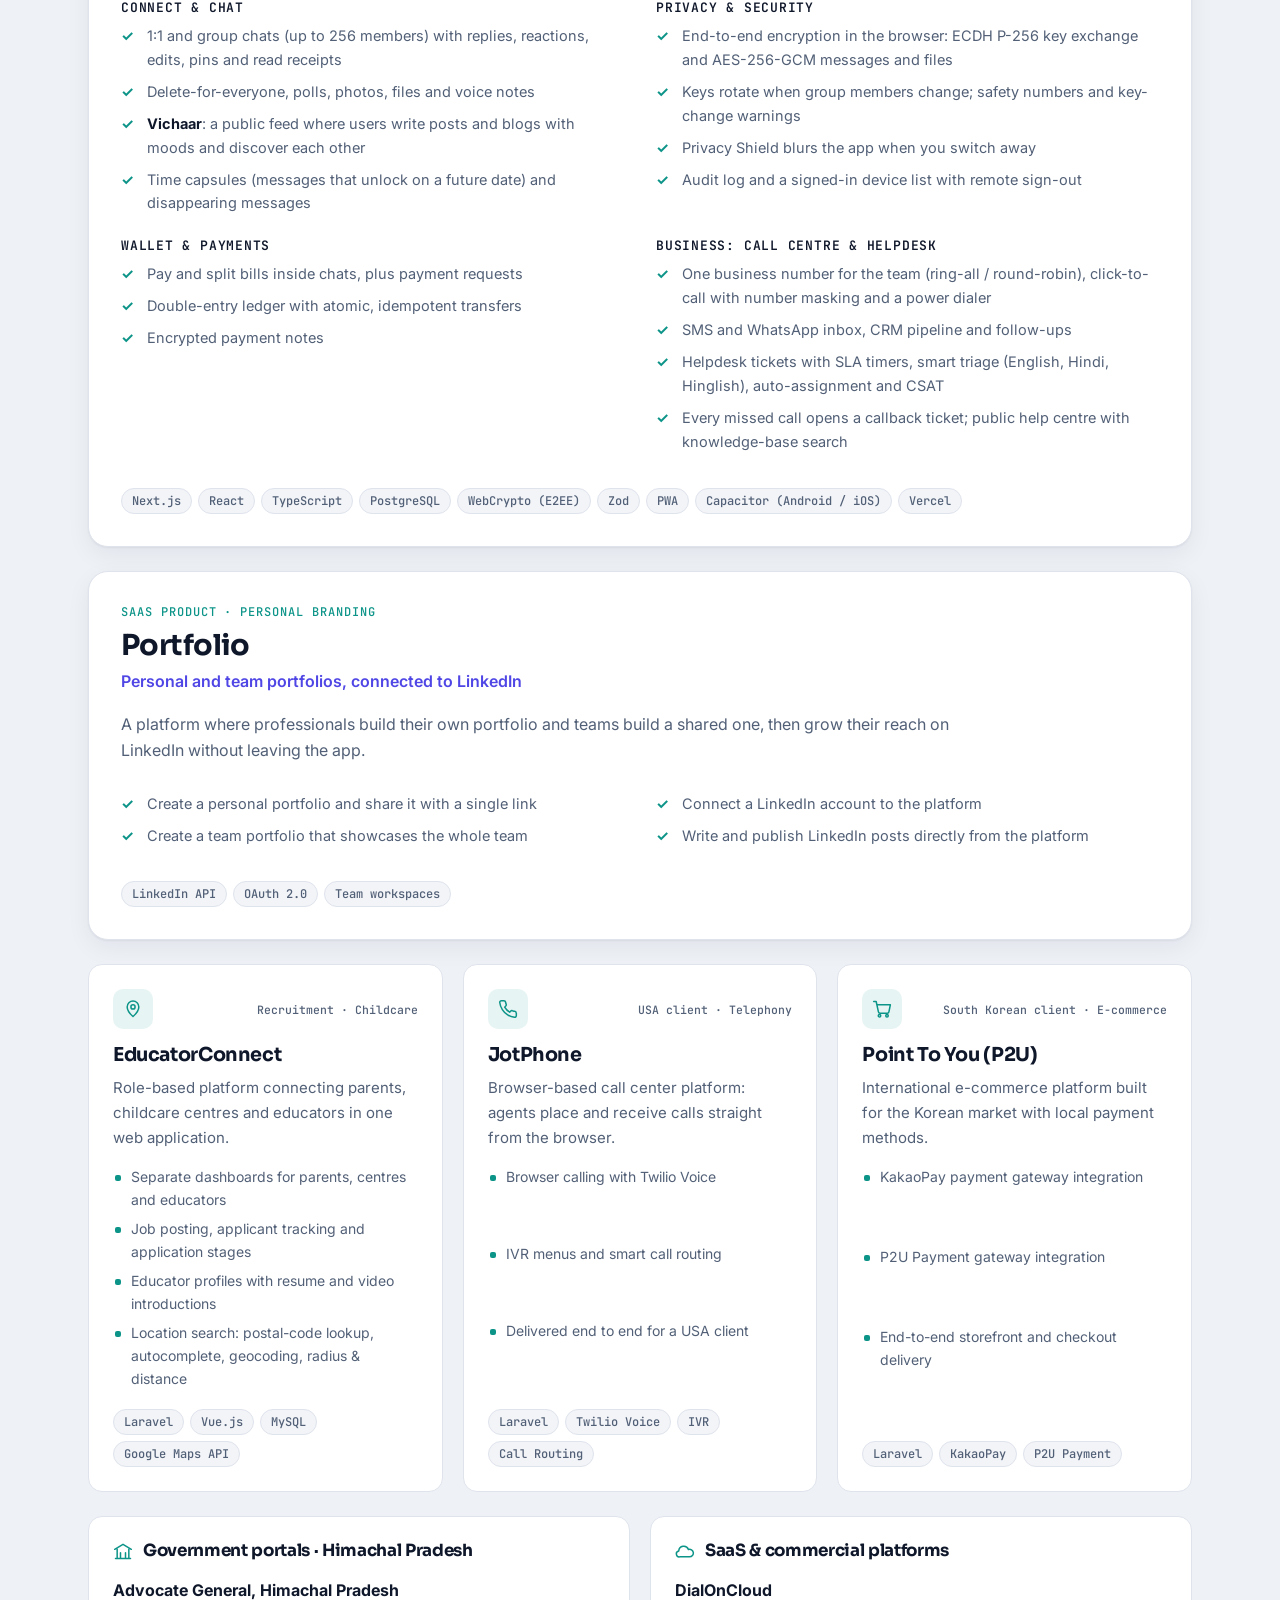
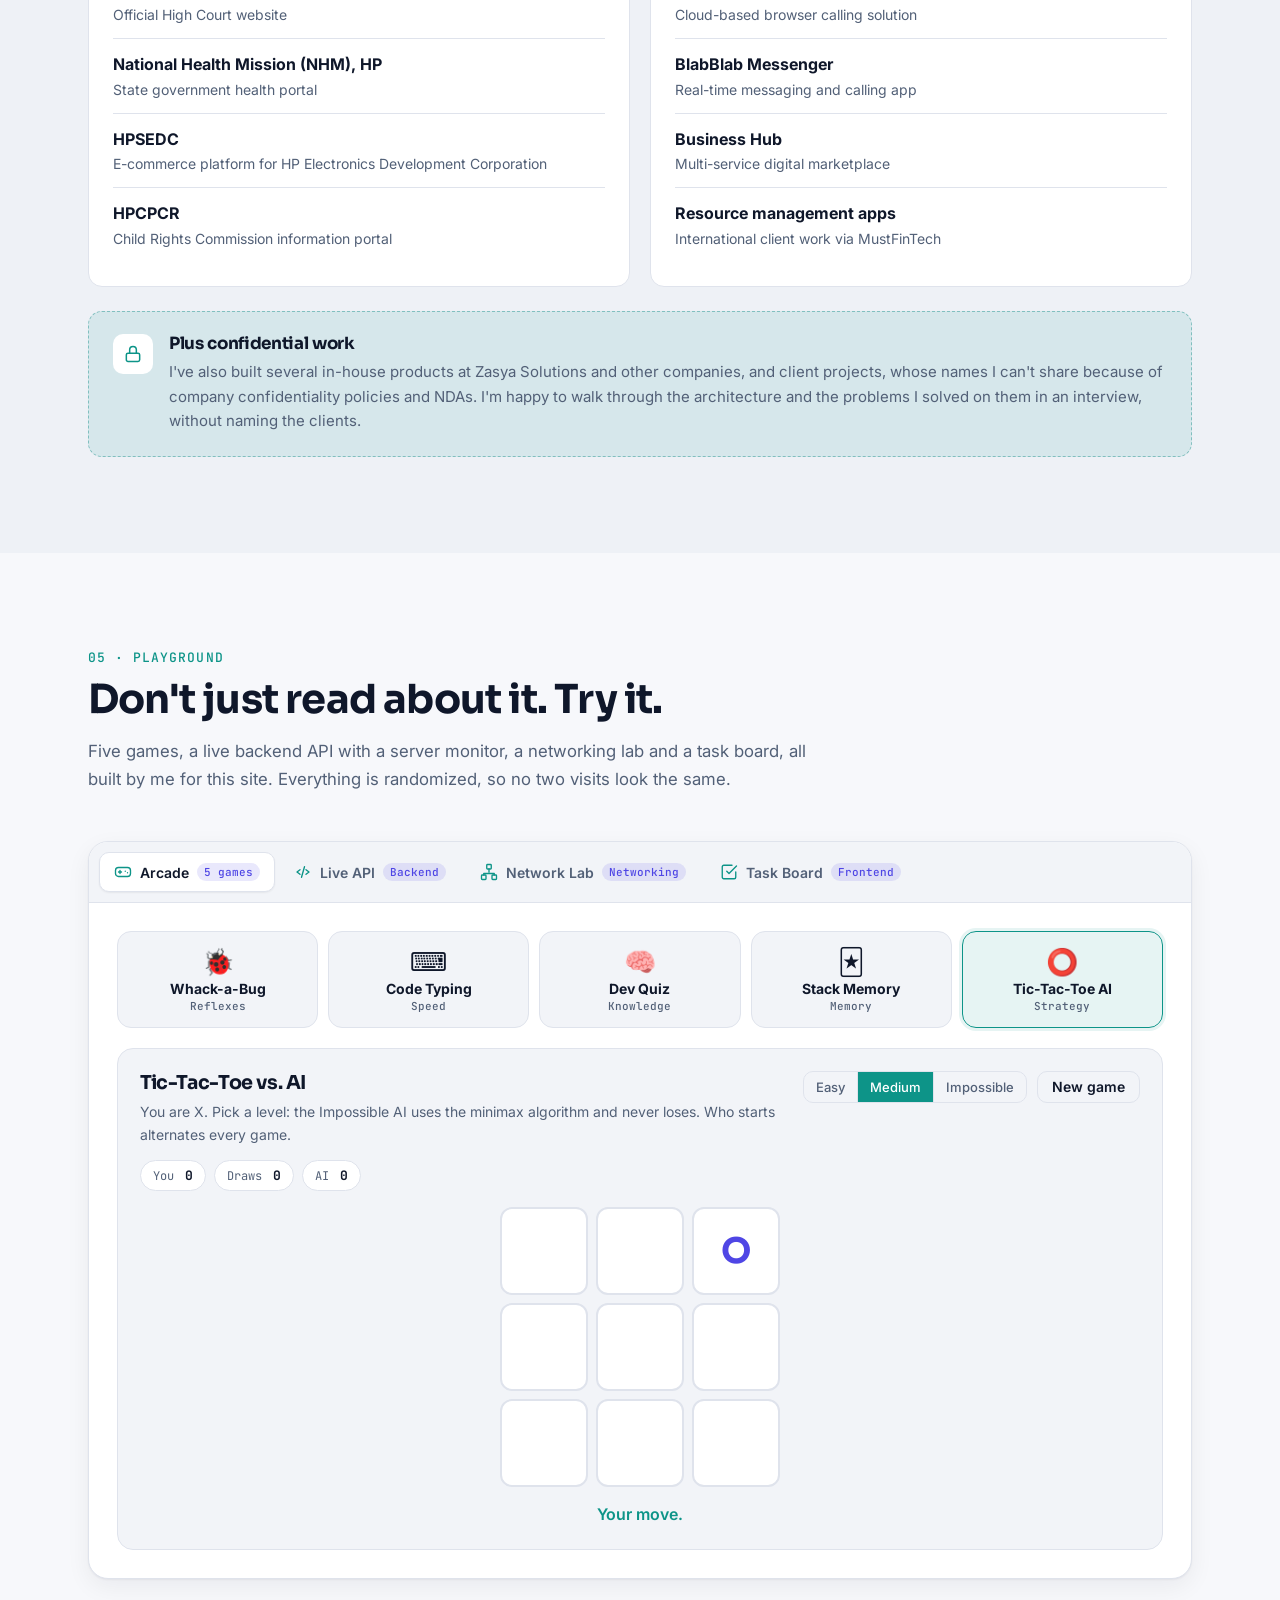
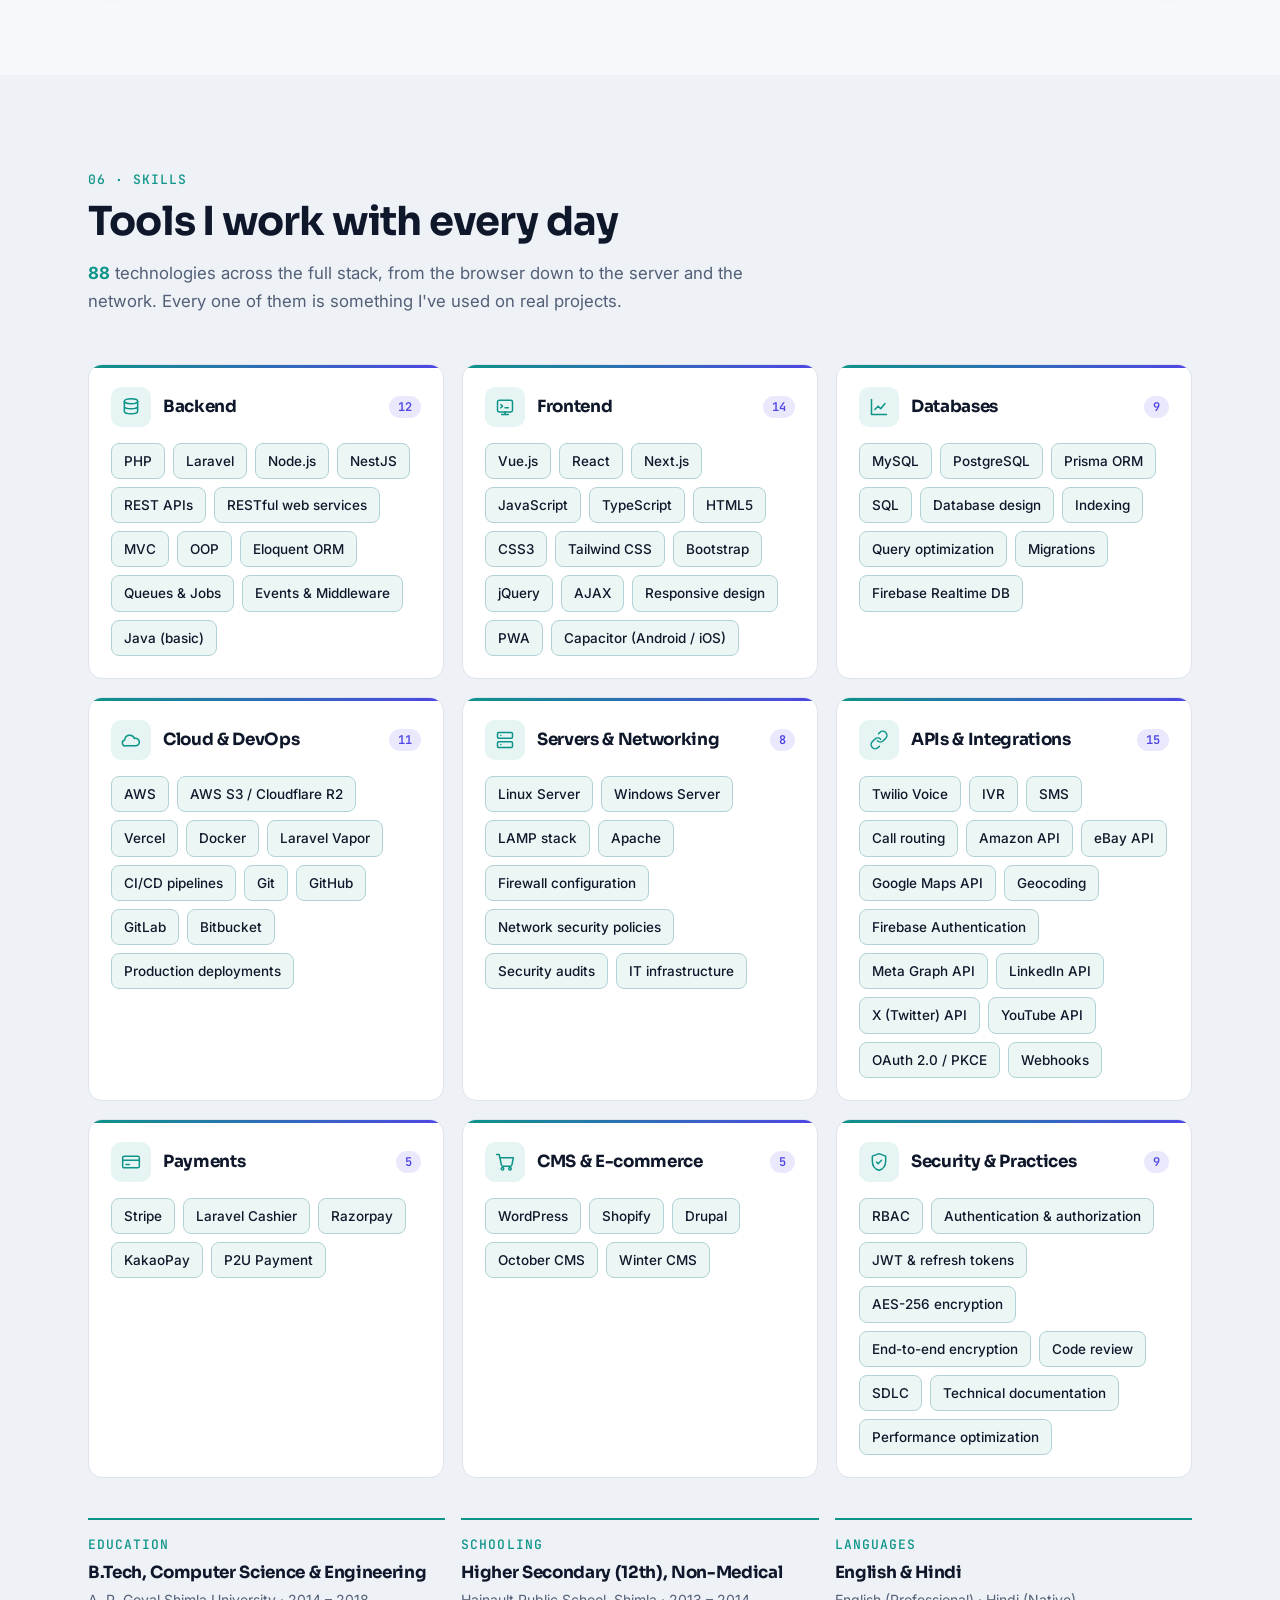
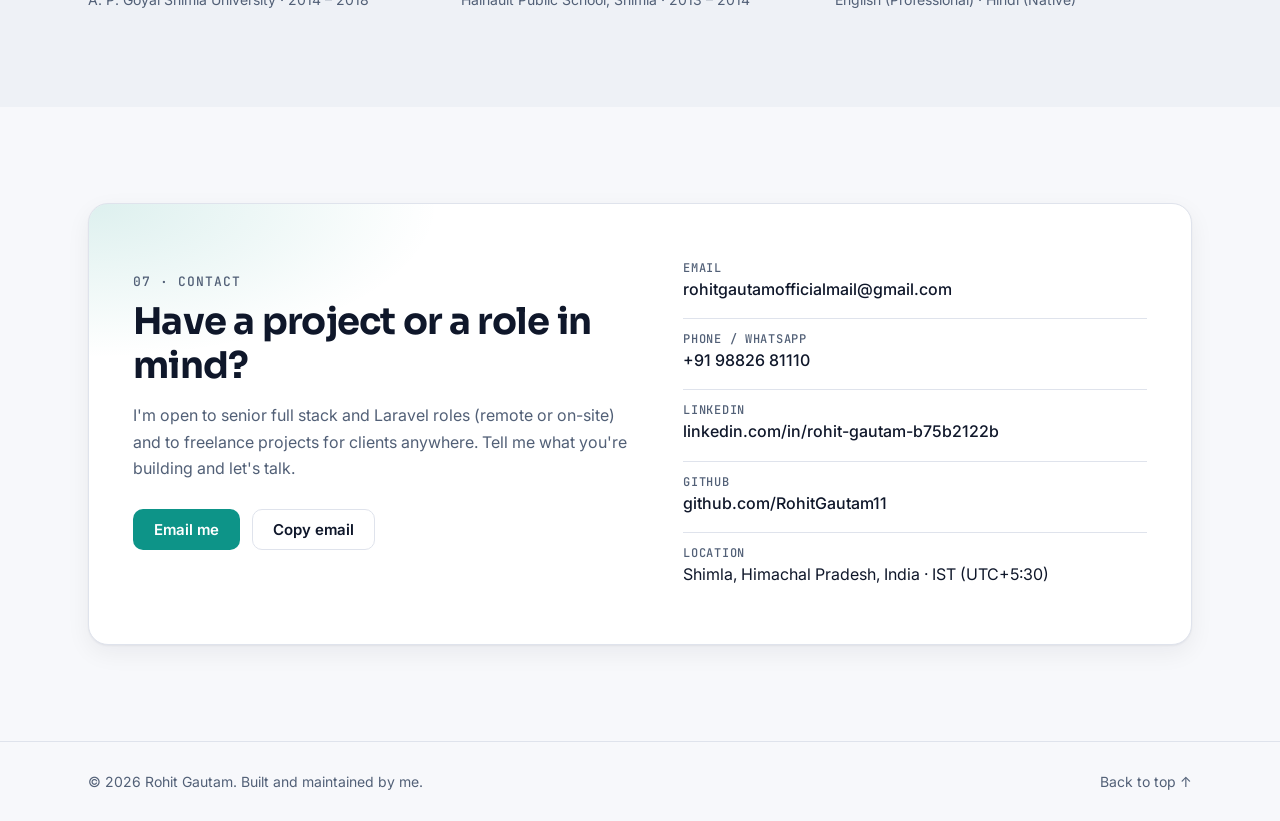
==== commit 1c6183af: "Playground: arcade with 5 games, randomized live API with charts and server monitor, network lab, ra" ====
--- a/index.html
+++ b/index.html
@@ -383,7 +383,7 @@
               <h3>Post Guru</h3>
               <p class="product__sub">Manage every social account from one dashboard</p>
             </div>
-            <span class="status status--live"><span class="status__dot"></span>In production</span>
+            <span class="status status--staging"><span class="status__dot"></span>On staging</span>
           </div>
           <p class="product__lead">
             Users connect their Facebook Pages, Instagram Business, X (Twitter), LinkedIn and YouTube accounts once, then
@@ -608,35 +608,236 @@
           <p class="eyebrow">05 &middot; Playground</p>
           <h2>Don't just read about it. Try it.</h2>
           <p class="section__sub">
-            Small working apps I built for this site: a task board, a live backend API, a networking tool and two games.
-            Click around. Everything here runs for real.
+            Five games, a live backend API with a server monitor, a networking lab and a task board, all built by me
+            for this site. Everything is randomized, so no two visits look the same.
           </p>
         </header>
 
         <div class="pg reveal">
           <div class="pg__tabs" role="tablist" aria-label="Live demos">
-            <button role="tab" id="tab-tasks" aria-controls="panel-tasks" aria-selected="true" class="pg__tab">
+            <button role="tab" id="tab-games" aria-controls="panel-games" aria-selected="true" class="pg__tab">
+              <svg viewBox="0 0 24 24" aria-hidden="true"><rect x="2" y="6" width="20" height="12" rx="4"/><path d="M6 12h4M8 10v4M15 11h.01M18 13h.01"/></svg>
+              Arcade <span class="pg__kind">5 games</span>
+            </button>
+            <button role="tab" id="tab-api" aria-controls="panel-api" aria-selected="false" tabindex="-1" class="pg__tab">
+              <svg viewBox="0 0 24 24" aria-hidden="true"><path d="m8 9-4 3 4 3M16 9l4 3-4 3M14 5l-4 14"/></svg>
+              Live API <span class="pg__kind">Backend</span>
+            </button>
+            <button role="tab" id="tab-net" aria-controls="panel-net" aria-selected="false" tabindex="-1" class="pg__tab">
+              <svg viewBox="0 0 24 24" aria-hidden="true"><rect x="9" y="2" width="6" height="6" rx="1"/><rect x="2" y="16" width="6" height="6" rx="1"/><rect x="16" y="16" width="6" height="6" rx="1"/><path d="M12 8v4M5 16v-2h14v2"/></svg>
+              Network Lab <span class="pg__kind">Networking</span>
+            </button>
+            <button role="tab" id="tab-tasks" aria-controls="panel-tasks" aria-selected="false" tabindex="-1" class="pg__tab">
               <svg viewBox="0 0 24 24" aria-hidden="true"><path d="M9 11l3 3L22 4"/><path d="M21 12v7a2 2 0 0 1-2 2H5a2 2 0 0 1-2-2V5a2 2 0 0 1 2-2h11"/></svg>
               Task Board <span class="pg__kind">Frontend</span>
             </button>
-            <button role="tab" id="tab-api" aria-controls="panel-api" aria-selected="false" tabindex="-1" class="pg__tab">
-              <svg viewBox="0 0 24 24" aria-hidden="true"><path d="m8 9-4 3 4 3M16 9l4 3-4 3M14 5l-4 14"/></svg>
-              Inventory API <span class="pg__kind">Backend</span>
-            </button>
-            <button role="tab" id="tab-net" aria-controls="panel-net" aria-selected="false" tabindex="-1" class="pg__tab">
-              <svg viewBox="0 0 24 24" aria-hidden="true"><rect x="9" y="2" width="6" height="6" rx="1"/><rect x="2" y="16" width="6" height="6" rx="1"/><rect x="16" y="16" width="6" height="6" rx="1"/><path d="M12 8v4M5 16v-2h14v2"/></svg>
-              Subnet Calculator <span class="pg__kind">Networking</span>
-            </button>
-            <button role="tab" id="tab-games" aria-controls="panel-games" aria-selected="false" tabindex="-1" class="pg__tab">
-              <svg viewBox="0 0 24 24" aria-hidden="true"><rect x="2" y="6" width="20" height="12" rx="4"/><path d="M6 12h4M8 10v4M15 11h.01M18 13h.01"/></svg>
-              Games <span class="pg__kind">Logic</span>
-            </button>
-          </div>
-
-          <!-- Task board -->
-          <div class="pg__panel" role="tabpanel" id="panel-tasks" aria-labelledby="tab-tasks">
+          </div>
+
+          <!-- ARCADE -->
+          <div class="pg__panel" role="tabpanel" id="panel-games" aria-labelledby="tab-games">
+            <div class="arcade__menu" role="group" aria-label="Choose a game">
+              <button type="button" class="arcade__pick" data-game="whack"><span class="arcade__emoji" aria-hidden="true">🐞</span><b>Whack-a-Bug</b><small>Reflexes</small></button>
+              <button type="button" class="arcade__pick" data-game="typing"><span class="arcade__emoji" aria-hidden="true">⌨️</span><b>Code Typing</b><small>Speed</small></button>
+              <button type="button" class="arcade__pick" data-game="quiz"><span class="arcade__emoji" aria-hidden="true">🧠</span><b>Dev Quiz</b><small>Knowledge</small></button>
+              <button type="button" class="arcade__pick" data-game="memory"><span class="arcade__emoji" aria-hidden="true">🃏</span><b>Stack Memory</b><small>Memory</small></button>
+              <button type="button" class="arcade__pick" data-game="ttt"><span class="arcade__emoji" aria-hidden="true">⭕</span><b>Tic-Tac-Toe AI</b><small>Strategy</small></button>
+            </div>
+
+            <!-- Whack-a-Bug -->
+            <div class="game" data-stage="whack" hidden>
+              <div class="game__head">
+                <div><h3>Whack-a-Bug</h3><p class="game__sub">Bugs are popping up on the production servers. Squash them fast, build combos, but <b>don't click the ⭐ features</b>. It speeds up as you go.</p></div>
+                <button class="btn btn--primary btn--sm" id="wb-start" type="button">Start (30s)</button>
+              </div>
+              <div class="hud"><span>Score <b id="wb-score">0</b></span><span>Time <b id="wb-time">30</b>s</span><span>Combo <b id="wb-combo">x1</b></span><span>Best <b id="wb-best">0</b></span></div>
+              <div class="wb__grid" id="wb-grid"></div>
+              <p class="game__msg" id="wb-msg" role="status">Press Start. You have 30 seconds.</p>
+            </div>
+
+            <!-- Code Typing -->
+            <div class="game" data-stage="typing" hidden>
+              <div class="game__head">
+                <div><h3>Code Typing Test</h3><p class="game__sub">Type the line exactly as shown: real Laravel, SQL, JavaScript and Linux one-liners. The timer starts on your first key.</p></div>
+                <button class="btn btn--ghost btn--sm" id="ty-next" type="button">New snippet</button>
+              </div>
+              <div class="hud"><span>WPM <b id="ty-wpm">0</b></span><span>Accuracy <b id="ty-acc">100%</b></span><span>Language <b id="ty-lang">-</b></span><span>Best <b id="ty-best">0 WPM</b></span></div>
+              <div class="ty__target" id="ty-target" aria-hidden="true"></div>
+              <label class="sr" for="ty-input">Type the code snippet</label>
+              <input id="ty-input" class="inp inp--mono ty__input" type="text" autocomplete="off" autocorrect="off" autocapitalize="off" spellcheck="false" placeholder="Start typing here..." />
+              <p class="game__msg" id="ty-msg" role="status"></p>
+            </div>
+
+            <!-- Dev Quiz -->
+            <div class="game" data-stage="quiz" hidden>
+              <div class="game__head">
+                <div><h3>Dev Quiz</h3><p class="game__sub">10 random questions on HTTP, networking, SQL, Laravel, JavaScript, Linux and security. 15 seconds each, and faster answers score more.</p></div>
+                <button class="btn btn--primary btn--sm" id="qz-start" type="button">Start quiz</button>
+              </div>
+              <div class="hud"><span>Question <b id="qz-num">0/10</b></span><span>Score <b id="qz-score">0</b></span><span>Streak <b id="qz-streak">0</b></span><span>Best <b id="qz-best">0</b></span></div>
+              <div class="qz__timer"><span id="qz-bar"></span></div>
+              <div class="qz__body" id="qz-body">
+                <p class="qz__cat" id="qz-cat"></p>
+                <p class="qz__q" id="qz-q">Ready? A new random set every round.</p>
+                <div class="qz__opts" id="qz-opts"></div>
+                <p class="qz__exp" id="qz-exp" role="status"></p>
+              </div>
+            </div>
+
+            <!-- Memory -->
+            <div class="game" data-stage="memory" hidden>
+              <div class="game__head">
+                <div><h3>Stack Memory</h3><p class="game__sub">Match the pairs. Every round deals a different random set from my tech stack.</p></div>
+                <div class="game__ctl">
+                  <div class="seg" role="group" aria-label="Difficulty" id="mem-diff">
+                    <button type="button" data-n="6">Easy</button>
+                    <button type="button" data-n="8" class="is-on">Normal</button>
+                    <button type="button" data-n="10">Hard</button>
+                  </div>
+                  <button class="btn btn--ghost btn--sm" id="mem-restart" type="button">New deal</button>
+                </div>
+              </div>
+              <div class="hud"><span>Moves <b id="mem-moves">0</b></span><span>Time <b id="mem-time">0s</b></span><span>Pairs <b id="mem-pairs">0/8</b></span><span>Best <b id="mem-best">-</b></span></div>
+              <div class="mem__grid" id="mem-grid"></div>
+              <p class="game__msg" id="mem-msg" role="status"></p>
+            </div>
+
+            <!-- Tic-tac-toe -->
+            <div class="game" data-stage="ttt" hidden>
+              <div class="game__head">
+                <div><h3>Tic-Tac-Toe vs. AI</h3><p class="game__sub">You are X. Pick a level: the Impossible AI uses the minimax algorithm and never loses. Who starts alternates every game.</p></div>
+                <div class="game__ctl">
+                  <div class="seg" role="group" aria-label="AI level" id="ttt-level">
+                    <button type="button" data-l="easy">Easy</button>
+                    <button type="button" data-l="medium" class="is-on">Medium</button>
+                    <button type="button" data-l="impossible">Impossible</button>
+                  </div>
+                  <button class="btn btn--ghost btn--sm" id="ttt-restart" type="button">New game</button>
+                </div>
+              </div>
+              <div class="hud"><span>You <b id="ttt-w">0</b></span><span>Draws <b id="ttt-d">0</b></span><span>AI <b id="ttt-l">0</b></span></div>
+              <div class="ttt" id="ttt"></div>
+              <p class="game__msg" id="ttt-msg" role="status">Your move.</p>
+            </div>
+          </div>
+
+          <!-- LIVE API -->
+          <div class="pg__panel" role="tabpanel" id="panel-api" aria-labelledby="tab-api" hidden>
             <div class="pg__intro">
-              <p>A Kanban-style task manager. Add tasks, drag them between columns (or use the arrows), filter by priority and search. Your board is saved in your browser.</p>
+              <p>
+                A real REST API running as Node.js serverless functions on Vercel. <strong>Receive stock</strong> uses the same logic
+                I built for Everlast: incoming stock fills pending pre-orders oldest first, and the surplus is split across warehouses.
+                Every request is randomized. Edit the JSON, break it on purpose to see the Laravel-style <code>422</code>, or start
+                the server monitor.
+              </p>
+              <ul class="pg__shows"><li>REST design</li><li>Validation &amp; status codes</li><li>Business logic</li><li>Serverless</li><li>Monitoring</li></ul>
+            </div>
+            <div class="api">
+              <div class="api__req">
+                <div class="api__line">
+                  <label class="sr" for="api-preset">Request</label>
+                  <select id="api-preset" class="inp inp--sel">
+                    <option value="receive">POST /api/inventory/receive</option>
+                    <option value="invalid">POST /api/inventory/receive (broken body)</option>
+                    <option value="health">GET /api/health</option>
+                  </select>
+                </div>
+                <div class="api__line">
+                  <button class="btn btn--ghost btn--sm" id="api-random" type="button">🎲 Randomize</button>
+                  <button class="btn btn--primary btn--sm" id="api-send" type="button">Send request
+                    <svg viewBox="0 0 24 24" aria-hidden="true"><path d="M5 12h14M13 6l6 6-6 6"/></svg>
+                  </button>
+                </div>
+                <label class="api__label" for="api-body">Request body (JSON)</label>
+                <textarea id="api-body" class="api__code" spellcheck="false" rows="15"></textarea>
+                <p class="api__curl"><span>cURL</span><code id="api-curl"></code></p>
+              </div>
+              <div class="api__res">
+                <div class="api__meta">
+                  <span class="api__label">Response</span>
+                  <span class="api__status" id="api-status">Waiting</span>
+                  <span class="api__time" id="api-time"></span>
+                </div>
+                <div class="api__viz" id="api-viz" hidden></div>
+                <pre class="api__code api__out" id="api-out">// Press "Send request" to call the live API</pre>
+                <div class="api__hist">
+                  <span class="api__label">Request history</span>
+                  <ol id="api-hist"><li class="api__empty">No requests yet</li></ol>
+                </div>
+              </div>
+            </div>
+
+            <div class="mon">
+              <div class="mon__head">
+                <div>
+                  <h3>Live server monitor</h3>
+                  <p>Pings <code>GET /api/health</code> every second for 30 seconds and charts the round-trip time from your browser to the server.</p>
+                </div>
+                <button class="btn btn--primary btn--sm" id="mon-btn" type="button">Start monitoring</button>
+              </div>
+              <div class="mon__stats" id="mon-stats">
+                <div><span>Status</span><b id="mon-state">Idle</b></div>
+                <div><span>Last</span><b id="mon-last">-</b></div>
+                <div><span>Avg</span><b id="mon-avg">-</b></div>
+                <div><span>Min / Max</span><b id="mon-mm">-</b></div>
+                <div><span>Region</span><b id="mon-region">-</b></div>
+                <div><span>Uptime (session)</span><b id="mon-up">-</b></div>
+              </div>
+              <svg class="mon__chart" id="mon-chart" viewBox="0 0 600 120" preserveAspectRatio="none" role="img" aria-label="Response time chart">
+                <line x1="0" y1="119" x2="600" y2="119" class="mon__axis"/>
+                <polyline id="mon-area" class="mon__area" points=""/>
+                <polyline id="mon-line" class="mon__line" points=""/>
+              </svg>
+            </div>
+          </div>
+
+          <!-- NETWORK LAB -->
+          <div class="pg__panel" role="tabpanel" id="panel-net" aria-labelledby="tab-net" hidden>
+            <div class="pg__intro">
+              <p>Tools I used every week as a server administrator. Calculate any IPv4 subnet, split it into smaller subnets, then test yourself with the subnetting challenge.</p>
+              <ul class="pg__shows"><li>Networking</li><li>Bitwise logic</li><li>Input validation</li></ul>
+            </div>
+            <form class="net__form" id="net-form" autocomplete="off">
+              <label class="sr" for="net-in">IP address with CIDR prefix</label>
+              <input id="net-in" class="inp inp--mono" spellcheck="false" />
+              <button class="btn btn--primary" type="submit">Calculate</button>
+              <button class="btn btn--ghost" type="button" id="net-random">🎲 Random</button>
+            </form>
+            <p class="net__err" id="net-err" role="alert"></p>
+            <dl class="net__grid" id="net-out"></dl>
+            <div class="net__bits" id="net-bits" aria-label="Binary view of address with network bits highlighted"></div>
+
+            <div class="net__two">
+              <div class="net__box">
+                <div class="net__boxhead">
+                  <h3>Subnet splitter</h3>
+                  <label class="sr" for="net-split">Number of subnets</label>
+                  <select id="net-split" class="inp inp--sel inp--sm">
+                    <option value="2">Split into 2</option>
+                    <option value="4" selected>Split into 4</option>
+                    <option value="8">Split into 8</option>
+                    <option value="16">Split into 16</option>
+                  </select>
+                </div>
+                <div class="split__bar" id="split-bar"></div>
+                <div class="split__list" id="split-list"></div>
+              </div>
+              <div class="net__box">
+                <div class="net__boxhead">
+                  <h3>Subnetting challenge</h3>
+                  <span class="net__score">Score <b id="nq-score">0</b> &middot; Streak <b id="nq-streak">0</b></span>
+                </div>
+                <p class="nq__q" id="nq-q"></p>
+                <div class="qz__opts" id="nq-opts"></div>
+                <p class="qz__exp" id="nq-exp" role="status"></p>
+                <button class="link-btn" type="button" id="nq-next">Next question</button>
+              </div>
+            </div>
+          </div>
+
+          <!-- TASK BOARD -->
+          <div class="pg__panel" role="tabpanel" id="panel-tasks" aria-labelledby="tab-tasks" hidden>
+            <div class="pg__intro">
+              <p>A Kanban-style task manager. Add tasks or grab a random one, drag them between columns (or use the arrows), filter and search. Finish a task for a small celebration. Your board is saved in your browser.</p>
               <ul class="pg__shows"><li>State management</li><li>Drag &amp; drop</li><li>Filtering &amp; search</li><li>Local persistence</li></ul>
             </div>
             <form class="tb__form" id="tb-form" autocomplete="off">
@@ -649,6 +850,7 @@
                 <option value="low">Low</option>
               </select>
               <button class="btn btn--primary" type="submit">Add task</button>
+              <button class="btn btn--ghost" type="button" id="tb-random">🎲 Random task</button>
             </form>
             <div class="tb__tools">
               <label class="sr" for="tb-search">Search tasks</label>
@@ -659,104 +861,15 @@
                 <button type="button" data-filter="medium">Medium</button>
                 <button type="button" data-filter="low">Low</button>
               </div>
-              <span class="tb__progress" id="tb-progress"></span>
               <button type="button" class="link-btn" id="tb-clear">Clear done</button>
-              <button type="button" class="link-btn" id="tb-reset">Reset demo</button>
-            </div>
+              <button type="button" class="link-btn" id="tb-reset">New random board</button>
+            </div>
+            <div class="tb__progress"><div class="tb__bar"><span id="tb-bar"></span></div><span id="tb-progress"></span></div>
             <div class="tb__board" id="tb-board">
               <div class="tb__col" data-col="todo"><h4>To do <span class="cnt"></span></h4><ul class="tb__list"></ul></div>
               <div class="tb__col" data-col="doing"><h4>In progress <span class="cnt"></span></h4><ul class="tb__list"></ul></div>
               <div class="tb__col" data-col="done"><h4>Done <span class="cnt"></span></h4><ul class="tb__list"></ul></div>
             </div>
-          </div>
-
-          <!-- Inventory API -->
-          <div class="pg__panel" role="tabpanel" id="panel-api" aria-labelledby="tab-api" hidden>
-            <div class="pg__intro">
-              <p>
-                A real REST API running as a Node.js serverless function on Vercel. It uses the same inbound-stock logic I built for
-                <strong>Everlast</strong>: incoming stock fills pending pre-orders first (oldest first), then the surplus is split
-                across warehouse locations and released as available stock. Edit the JSON and send it. Bad input gets a
-                Laravel-style <code>422</code> validation response.
-              </p>
-              <ul class="pg__shows"><li>REST design</li><li>Validation &amp; status codes</li><li>Business logic</li><li>Serverless deploy</li></ul>
-            </div>
-            <div class="api">
-              <div class="api__req">
-                <div class="api__line">
-                  <label class="sr" for="api-preset">Request</label>
-                  <select id="api-preset" class="inp inp--sel">
-                    <option value="receive">POST /api/inventory/receive</option>
-                    <option value="invalid">POST /api/inventory/receive (invalid body)</option>
-                    <option value="health">GET /api/health</option>
-                  </select>
-                  <button class="btn btn--primary" id="api-send" type="button">Send
-                    <svg viewBox="0 0 24 24" aria-hidden="true"><path d="M5 12h14M13 6l6 6-6 6"/></svg>
-                  </button>
-                </div>
-                <label class="api__label" for="api-body">Request body (JSON)</label>
-                <textarea id="api-body" class="api__code" spellcheck="false" rows="16"></textarea>
-              </div>
-              <div class="api__res">
-                <div class="api__meta">
-                  <span class="api__label">Response</span>
-                  <span class="api__status" id="api-status">Waiting</span>
-                  <span class="api__time" id="api-time"></span>
-                </div>
-                <pre class="api__code api__out" id="api-out">// Press "Send" to call the live API</pre>
-                <p class="api__curl"><span>cURL</span><code id="api-curl"></code></p>
-              </div>
-            </div>
-          </div>
-
-          <!-- Subnet calculator -->
-          <div class="pg__panel" role="tabpanel" id="panel-net" aria-labelledby="tab-net" hidden>
-            <div class="pg__intro">
-              <p>An IPv4 subnet calculator, the kind of thing I used every week as a server administrator. Enter an address in CIDR notation to see the network, broadcast, usable host range and masks.</p>
-              <ul class="pg__shows"><li>Networking</li><li>Bitwise logic</li><li>Input validation</li></ul>
-            </div>
-            <form class="net__form" id="net-form" autocomplete="off">
-              <label class="sr" for="net-in">IP address with CIDR prefix</label>
-              <input id="net-in" class="inp inp--mono" value="192.168.10.34/26" spellcheck="false" />
-              <button class="btn btn--primary" type="submit">Calculate</button>
-            </form>
-            <div class="net__presets">
-              <span>Try:</span>
-              <button type="button" class="chip-btn" data-net="10.0.0.0/8">10.0.0.0/8</button>
-              <button type="button" class="chip-btn" data-net="172.16.5.200/20">172.16.5.200/20</button>
-              <button type="button" class="chip-btn" data-net="192.168.1.77/24">192.168.1.77/24</button>
-              <button type="button" class="chip-btn" data-net="203.0.113.9/30">203.0.113.9/30</button>
-            </div>
-            <p class="net__err" id="net-err" role="alert"></p>
-            <dl class="net__grid" id="net-out"></dl>
-            <div class="net__bits" id="net-bits" aria-label="Binary view of address with network bits highlighted"></div>
-          </div>
-
-          <!-- Games -->
-          <div class="pg__panel" role="tabpanel" id="panel-games" aria-labelledby="tab-games" hidden>
-            <div class="games">
-              <div class="game">
-                <div class="game__head">
-                  <h3>Stack Memory</h3>
-                  <button class="link-btn" id="mem-restart" type="button">Restart</button>
-                </div>
-                <p class="game__sub">Match the pairs from my tech stack in as few moves as you can.</p>
-                <div class="mem__stats"><span>Moves <b id="mem-moves">0</b></span><span>Time <b id="mem-time">0s</b></span><span>Best <b id="mem-best">&ndash;</b></span></div>
-                <div class="mem__grid" id="mem-grid"></div>
-                <p class="game__msg" id="mem-msg" role="status"></p>
-              </div>
-              <div class="game">
-                <div class="game__head">
-                  <h3>Tic-Tac-Toe vs. AI</h3>
-                  <button class="link-btn" id="ttt-restart" type="button">New game</button>
-                </div>
-                <p class="game__sub">You are X. The AI uses the minimax algorithm, so it never loses. Can you force a draw?</p>
-                <div class="mem__stats"><span>You <b id="ttt-w">0</b></span><span>Draws <b id="ttt-d">0</b></span><span>AI <b id="ttt-l">0</b></span></div>
-                <div class="ttt" id="ttt"></div>
-                <p class="game__msg" id="ttt-msg" role="status">Your move.</p>
-              </div>
-            </div>
-            <ul class="pg__shows pg__shows--end"><li>Game state</li><li>Algorithms (minimax)</li><li>Animations</li><li>Accessibility</li></ul>
           </div>
         </div>
       </div>
--- a/styles.css
+++ b/styles.css
@@ -618,3 +618,157 @@
 .nda__icon { display: inline-grid; place-items: center; width: 40px; height: 40px; border-radius: 10px; background: var(--surface); color: var(--accent); flex-shrink: 0; }
 .nda h3 { font-size: 1.05rem; margin-bottom: 6px; }
 .nda p { margin: 0; color: var(--muted); font-size: 15px; }
+
+/* ===== Playground v2 ===== */
+.game, .tb__board, .net__box, .mon { position: relative; }
+.confetti { position: absolute; inset: 0; pointer-events: none; overflow: hidden; z-index: 5; }
+.confetti i { position: absolute; top: -10px; width: 8px; height: 12px; border-radius: 2px; animation: fall 1.3s ease-in forwards; }
+@keyframes fall { to { transform: translate(var(--dx), 420px) rotate(var(--r)); opacity: 0; } }
+
+/* Arcade */
+.arcade__menu { display: grid; grid-template-columns: repeat(5, 1fr); gap: 10px; margin-bottom: 20px; }
+.arcade__pick {
+  display: flex; flex-direction: column; align-items: center; gap: 2px; padding: 14px 8px; cursor: pointer;
+  background: var(--surface-2); border: 1px solid var(--border); border-radius: 14px; color: var(--text);
+  font: 600 14px var(--font); transition: transform .15s ease, border-color .15s ease, background .15s ease;
+}
+.arcade__pick:hover { transform: translateY(-2px); border-color: var(--accent); }
+.arcade__pick.is-on { background: var(--accent-soft); border-color: var(--accent); box-shadow: 0 0 0 3px var(--accent-soft); }
+.arcade__pick small { font: 500 11px var(--mono); color: var(--muted); }
+.arcade__emoji { font-size: 26px; line-height: 1.2; }
+@media (max-width: 760px) { .arcade__menu { grid-template-columns: repeat(3, 1fr); } }
+@media (max-width: 420px) { .arcade__menu { grid-template-columns: repeat(2, 1fr); } }
+
+.game { background: var(--surface-2); border: 1px solid var(--border); border-radius: 16px; padding: 22px; min-width: 0; overflow: hidden; }
+.game__head { display: flex; justify-content: space-between; align-items: flex-start; gap: 12px 16px; flex-wrap: wrap; margin-bottom: 14px; }
+.game__head h3 { font-size: 1.2rem; }
+.game__head > div:first-child { flex: 1 1 320px; }
+.game__sub { color: var(--muted); font-size: 14px; margin: 6px 0 0; }
+.game__ctl { display: flex; gap: 10px; align-items: center; flex-wrap: wrap; }
+.game__msg { min-height: 1.5em; margin: 14px 0 0; font-weight: 600; color: var(--accent); text-align: center; }
+.hud { display: flex; flex-wrap: wrap; gap: 8px; margin-bottom: 16px; }
+.hud span { font: 12px var(--mono); color: var(--muted); background: var(--surface); border: 1px solid var(--border); padding: 6px 12px; border-radius: 999px; }
+.hud b { color: var(--text); font-size: 13px; margin-left: 4px; }
+
+/* Whack-a-Bug */
+.wb__grid { display: grid; grid-template-columns: repeat(3, 1fr); gap: 12px; max-width: 460px; margin: 0 auto; touch-action: manipulation; user-select: none; }
+.wb__cell {
+  position: relative; aspect-ratio: 4 / 3; border-radius: 14px; border: 2px solid var(--border); cursor: pointer;
+  background: linear-gradient(180deg, var(--surface), var(--surface-2)); overflow: hidden; padding: 0;
+}
+.wb__rack { position: absolute; left: 12%; right: 12%; bottom: 14%; height: 26%; border-radius: 6px; background: repeating-linear-gradient(180deg, var(--border) 0 4px, transparent 4px 9px); opacity: .9; }
+.wb__rack::after { content: ""; position: absolute; right: 8px; top: 4px; width: 6px; height: 6px; border-radius: 50%; background: #22c55e; box-shadow: 0 0 6px #22c55e; }
+.wb__thing { position: absolute; inset: 0; display: grid; place-items: center; font-size: clamp(28px, 6vw, 44px); transform: translateY(70%) scale(.6); opacity: 0; transition: transform .14s ease, opacity .14s ease; }
+.wb__cell.is-up .wb__thing { transform: translateY(-8%) scale(1); opacity: 1; }
+.wb__cell.is-bug, .wb__cell.is-boss { border-color: #ef4444; }
+.wb__cell.is-boss { background: linear-gradient(180deg, rgba(239,68,68,.15), var(--surface-2)); }
+.wb__cell.is-bug .wb__rack::after, .wb__cell.is-boss .wb__rack::after { background: #ef4444; box-shadow: 0 0 8px #ef4444; animation: blink .4s infinite; }
+.wb__cell.is-feature { border-color: #f59e0b; }
+@keyframes blink { 50% { opacity: .2; } }
+.wb__float { position: absolute; left: 50%; top: 30%; transform: translateX(-50%); font: 700 18px var(--display); animation: floatUp .7s ease forwards; pointer-events: none; }
+.wb__float.is-good { color: #16a34a; } .wb__float.is-bad { color: #dc2626; }
+@keyframes floatUp { to { transform: translate(-50%, -40px); opacity: 0; } }
+
+/* Typing */
+.ty__target {
+  font: 500 clamp(14px, 2vw, 19px)/1.7 var(--mono); padding: 18px 20px; border-radius: 12px; cursor: text;
+  background: var(--code-bg); color: #64748b; border: 1px solid #1e2a44; margin-bottom: 12px; overflow-wrap: anywhere; font-variant-ligatures: none;
+}
+.ty__ch { white-space: pre-wrap; }
+.ty__ch.is-ok { color: #5eead4; }
+.ty__ch.is-bad { color: #fff; background: #dc2626; border-radius: 3px; }
+.ty__ch.is-cur { border-left: 2px solid #fcd34d; margin-left: -2px; animation: caret 1s steps(1) infinite; }
+@keyframes caret { 50% { border-left-color: transparent; } }
+.ty__input { width: 100%; font-size: 15px; }
+
+/* Quiz */
+.qz__timer { height: 6px; border-radius: 999px; background: var(--border); overflow: hidden; margin-bottom: 18px; }
+.qz__timer span { display: block; height: 100%; width: 100%; background: linear-gradient(90deg, var(--accent), var(--accent-2)); transition: width 1s linear; }
+.qz__timer span.is-low { background: #ef4444; }
+.qz__cat { font: 600 12px var(--mono); text-transform: uppercase; letter-spacing: .08em; color: var(--accent-2); margin: 0 0 6px; min-height: 1.2em; }
+.qz__q, .nq__q { font: 600 1.15rem/1.4 var(--display); margin: 0 0 16px; }
+.qz__opts { display: grid; grid-template-columns: 1fr 1fr; gap: 10px; }
+.qz__opt {
+  text-align: left; padding: 12px 14px; border-radius: 10px; border: 1px solid var(--border); background: var(--surface);
+  color: var(--text); font: 500 14.5px var(--font); cursor: pointer; transition: border-color .15s ease, background .15s ease;
+}
+.qz__opt:hover:not(:disabled) { border-color: var(--accent); }
+.qz__opt:disabled { cursor: default; }
+.qz__opt.is-right { border-color: #16a34a; background: rgba(34, 197, 94, .14); }
+.qz__opt.is-wrong { border-color: #dc2626; background: rgba(239, 68, 68, .12); }
+.qz__exp { min-height: 1.5em; margin: 14px 0 0; color: var(--muted); font-size: 14px; }
+@media (max-width: 560px) { .qz__opts { grid-template-columns: 1fr; } }
+
+/* Memory (v2) */
+.mem__grid { grid-template-columns: repeat(var(--cols, 4), 1fr); max-width: 460px; margin: 0 auto; }
+
+/* Live API v2 */
+.api__line { flex-wrap: wrap; }
+.api__line .btn { flex: 1; justify-content: center; }
+.api__viz { background: var(--surface-2); border: 1px solid var(--border); border-radius: 12px; padding: 14px; margin-bottom: 12px; }
+.viz__sum { display: grid; grid-template-columns: repeat(4, 1fr); gap: 8px; margin-bottom: 12px; }
+.viz__sum div { background: var(--surface); border: 1px solid var(--border); border-radius: 10px; padding: 8px 10px; }
+.viz__sum b { display: block; font: 700 1.2rem var(--display); color: var(--accent); }
+.viz__sum span { font-size: 11.5px; color: var(--muted); }
+.viz__group + .viz__group { margin-top: 10px; }
+.viz__title { font: 600 11px var(--mono); text-transform: uppercase; letter-spacing: .06em; color: var(--muted); margin: 0 0 6px; }
+.viz__row { display: grid; grid-template-columns: 120px 1fr 72px; gap: 8px; align-items: center; margin-bottom: 5px; font-size: 12.5px; }
+.viz__label { font-family: var(--mono); overflow: hidden; text-overflow: ellipsis; white-space: nowrap; }
+.viz__track { height: 10px; border-radius: 999px; background: var(--border); overflow: hidden; }
+.viz__fill { display: block; height: 100%; border-radius: 999px; background: var(--accent-2); transition: width .8s cubic-bezier(.2,.8,.2,1); }
+.viz__fill.is-ok { background: #22c55e; } .viz__fill.is-warn { background: #f59e0b; } .viz__fill.is-err { background: #ef4444; }
+.viz__val { font: 12px var(--mono); color: var(--muted); text-align: right; }
+.api__out { min-height: 200px; max-height: 340px; }
+.api__hist { margin-top: 12px; }
+.api__hist ol { list-style: none; margin: 0; padding: 0; display: grid; gap: 4px; }
+.api__hist li { display: grid; grid-template-columns: 44px 1fr 44px 64px; gap: 8px; font: 12px var(--mono); padding: 6px 10px; background: var(--surface-2); border-radius: 8px; animation: pop .2s ease; }
+.api__hist li.api__empty { display: block; color: var(--muted); }
+.h__m { color: var(--accent-2); font-weight: 600; } .h__u { overflow: hidden; text-overflow: ellipsis; white-space: nowrap; }
+.h__s.is-ok { color: #16a34a; font-weight: 600; } .h__s.is-err { color: #dc2626; font-weight: 600; } .h__ms { color: var(--muted); text-align: right; }
+@media (max-width: 560px) { .viz__sum { grid-template-columns: repeat(2, 1fr); } .viz__row { grid-template-columns: 90px 1fr 64px; } }
+
+.mon { margin-top: 22px; background: var(--surface-2); border: 1px solid var(--border); border-radius: 16px; padding: 20px; }
+.mon__head { display: flex; justify-content: space-between; align-items: flex-start; gap: 12px; flex-wrap: wrap; margin-bottom: 14px; }
+.mon__head h3 { font-size: 1.1rem; }
+.mon__head p { margin: 4px 0 0; color: var(--muted); font-size: 14px; }
+.mon__stats { display: grid; grid-template-columns: repeat(6, 1fr); gap: 8px; margin-bottom: 14px; }
+.mon__stats div { background: var(--surface); border: 1px solid var(--border); border-radius: 10px; padding: 8px 10px; min-width: 0; }
+.mon__stats span { display: block; font: 500 10.5px var(--mono); text-transform: uppercase; letter-spacing: .05em; color: var(--muted); }
+.mon__stats b { font: 600 14px var(--mono); }
+.mon__stats b.is-ok { color: #16a34a; } .mon__stats b.is-err { color: #dc2626; }
+.mon__chart { width: 100%; height: 120px; display: block; background: var(--surface); border: 1px solid var(--border); border-radius: 10px; }
+.mon__axis { stroke: var(--border); stroke-width: 1; }
+.mon__line { fill: none; stroke: var(--accent); stroke-width: 2.5; vector-effect: non-scaling-stroke; stroke-linejoin: round; }
+.mon__area { fill: var(--accent-soft); stroke: none; }
+@media (max-width: 900px) { .mon__stats { grid-template-columns: repeat(3, 1fr); } }
+@media (max-width: 480px) { .mon__stats { grid-template-columns: repeat(2, 1fr); } }
+
+/* Network lab v2 */
+.net__form { max-width: 640px; flex-wrap: wrap; }
+.net__form .inp { flex: 1 1 220px; }
+.net__two { display: grid; grid-template-columns: 1fr 1fr; gap: 18px; margin-top: 24px; }
+.net__two > * { min-width: 0; }
+.net__box { background: var(--surface-2); border: 1px solid var(--border); border-radius: 16px; padding: 18px; overflow: hidden; }
+.net__boxhead { display: flex; justify-content: space-between; align-items: center; gap: 10px; flex-wrap: wrap; margin-bottom: 14px; }
+.net__boxhead h3 { font-size: 1.05rem; }
+.net__score { font: 12px var(--mono); color: var(--muted); }
+.net__score b { color: var(--text); }
+.split__bar { display: flex; gap: 2px; height: 14px; border-radius: 999px; overflow: hidden; margin-bottom: 12px; }
+.split__seg { flex: 1; }
+.split__list { display: grid; gap: 4px; max-height: 300px; overflow: auto; }
+.split__row { display: grid; grid-template-columns: 10px minmax(0, 1.1fr) minmax(0, 1.6fr) auto; gap: 8px; align-items: center; font: 12px var(--mono); padding: 6px 8px; background: var(--surface); border-radius: 8px; }
+.split__row span { color: var(--muted); overflow: hidden; text-overflow: ellipsis; white-space: nowrap; }
+.split__row em { font-style: normal; color: var(--accent); }
+.split__dot { width: 10px; height: 10px; border-radius: 3px; }
+.split__note { color: var(--muted); font-size: 14px; margin: 0; }
+.nq__q { font-size: 1rem; }
+@media (max-width: 900px) { .net__two { grid-template-columns: 1fr; } }
+@media (max-width: 480px) { .split__row { grid-template-columns: 10px 1fr auto; } .split__row span { display: none; } }
+
+/* Task board v2 */
+.tb__form { grid-template-columns: 1fr auto auto auto; }
+.tb__progress { display: flex; align-items: center; gap: 12px; margin: 0 0 16px; font: 500 13px var(--mono); color: var(--muted); }
+.tb__bar { flex: 1; height: 8px; border-radius: 999px; background: var(--border); overflow: hidden; }
+.tb__bar span { display: block; height: 100%; width: 0; background: linear-gradient(90deg, var(--accent), var(--accent-2)); border-radius: 999px; transition: width .5s ease; }
+@media (max-width: 760px) { .tb__form { grid-template-columns: 1fr 1fr; } .tb__progress { flex-wrap: wrap; } }
+@media (prefers-reduced-motion: reduce) { .wb__thing, .viz__fill, .tb__bar span, .qz__timer span { transition: none; } .ty__ch.is-cur { animation: none; } }
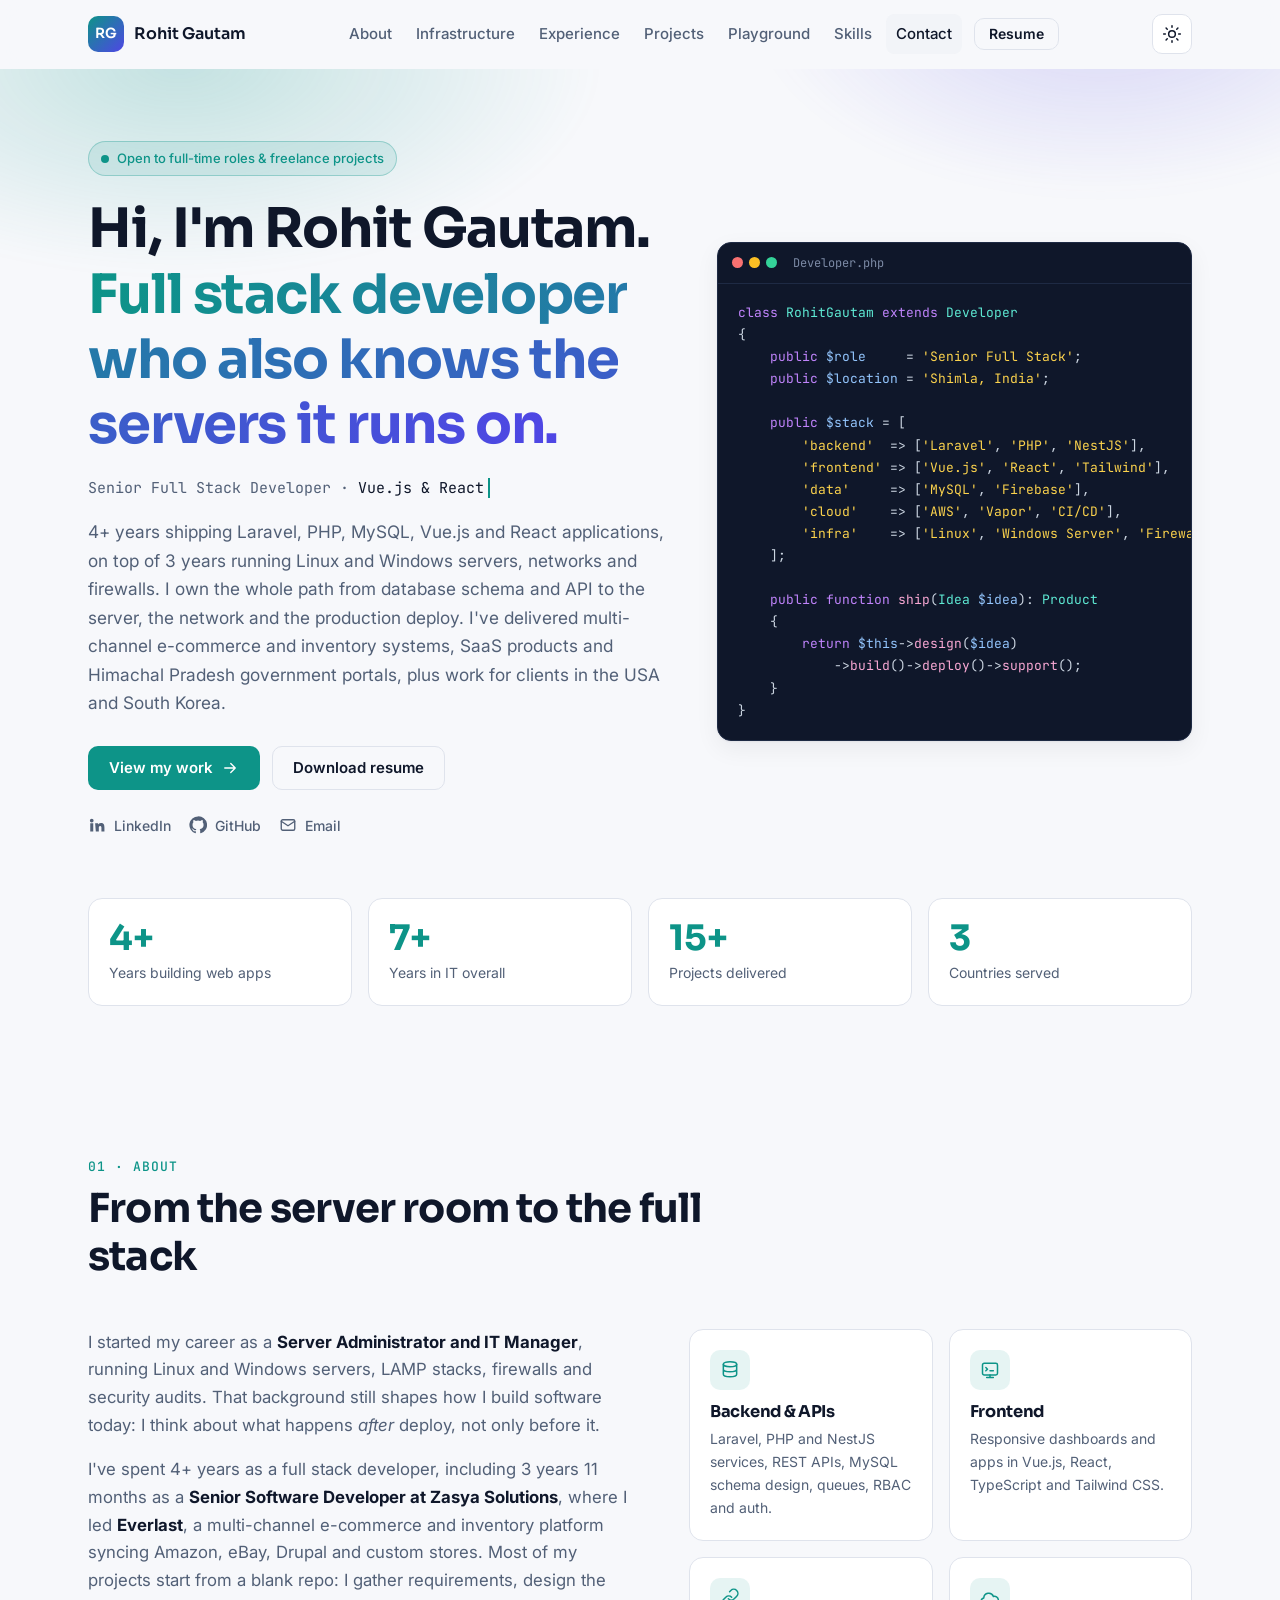
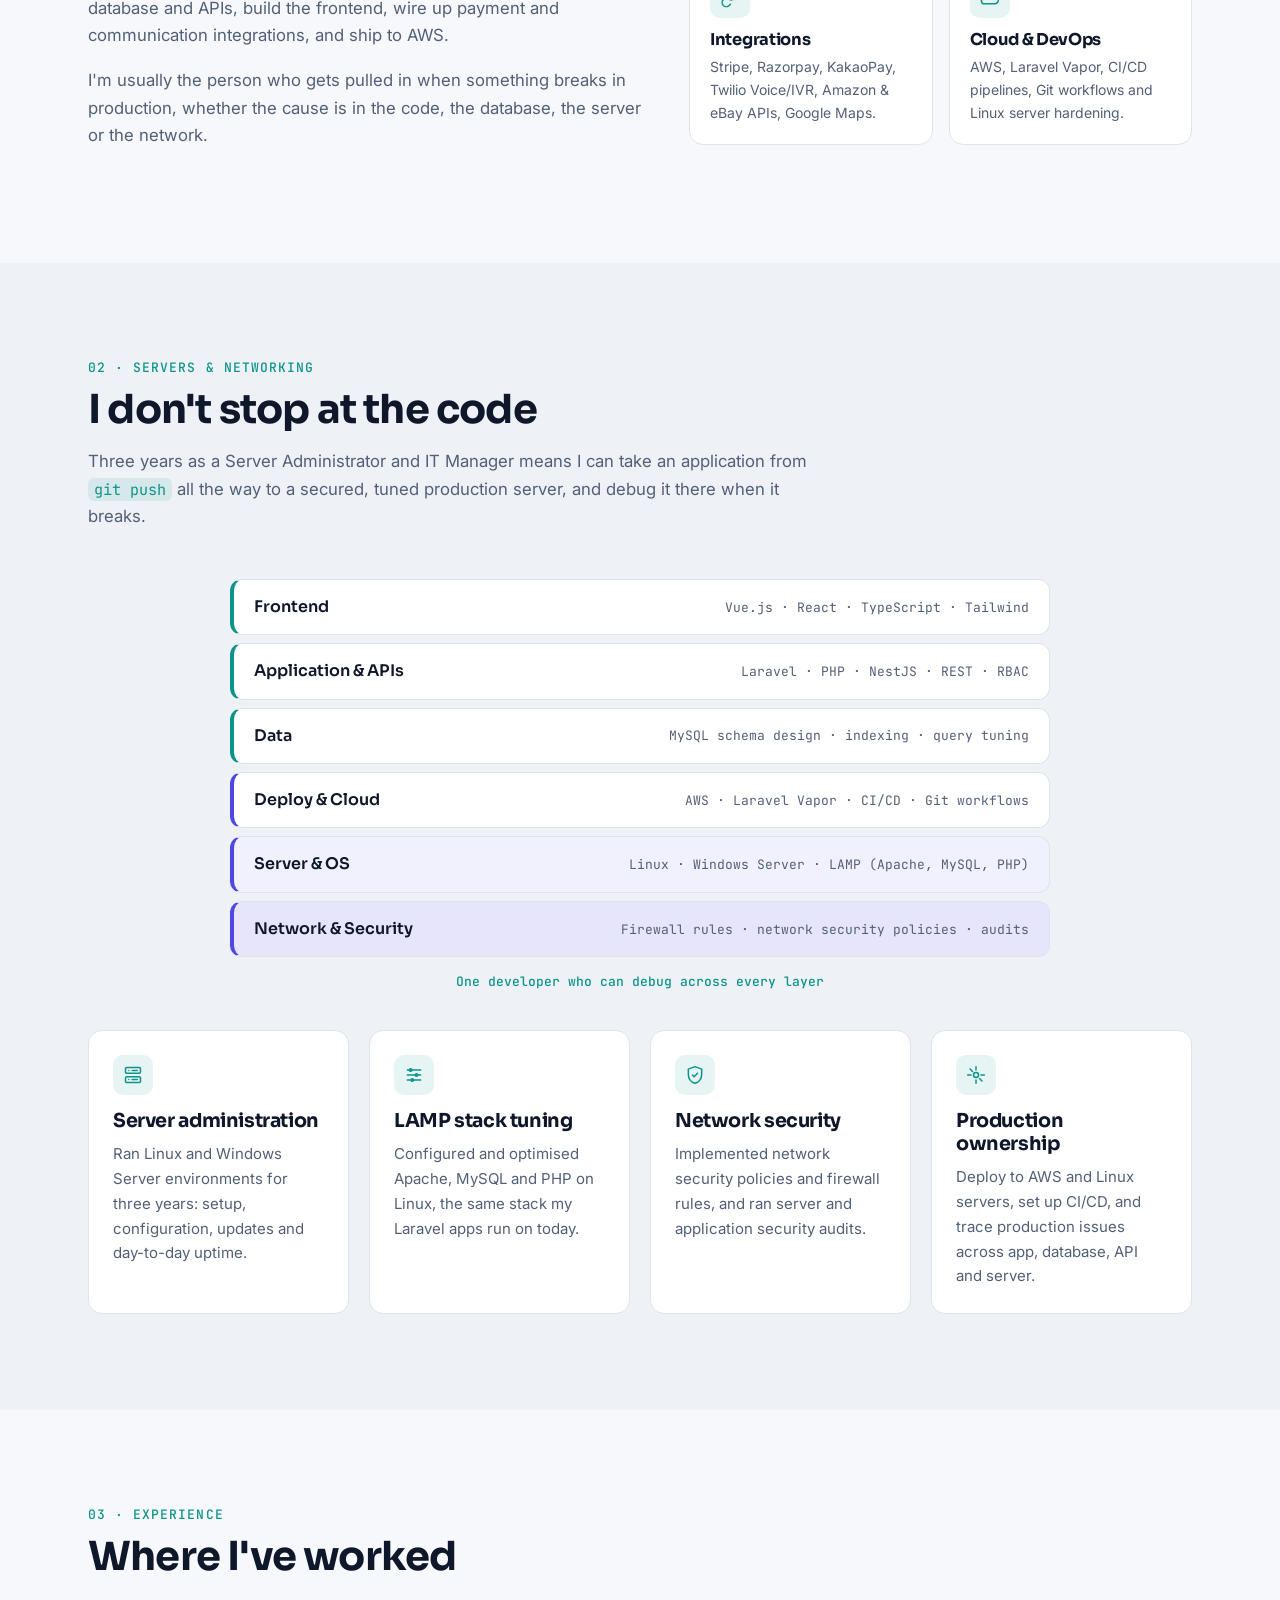
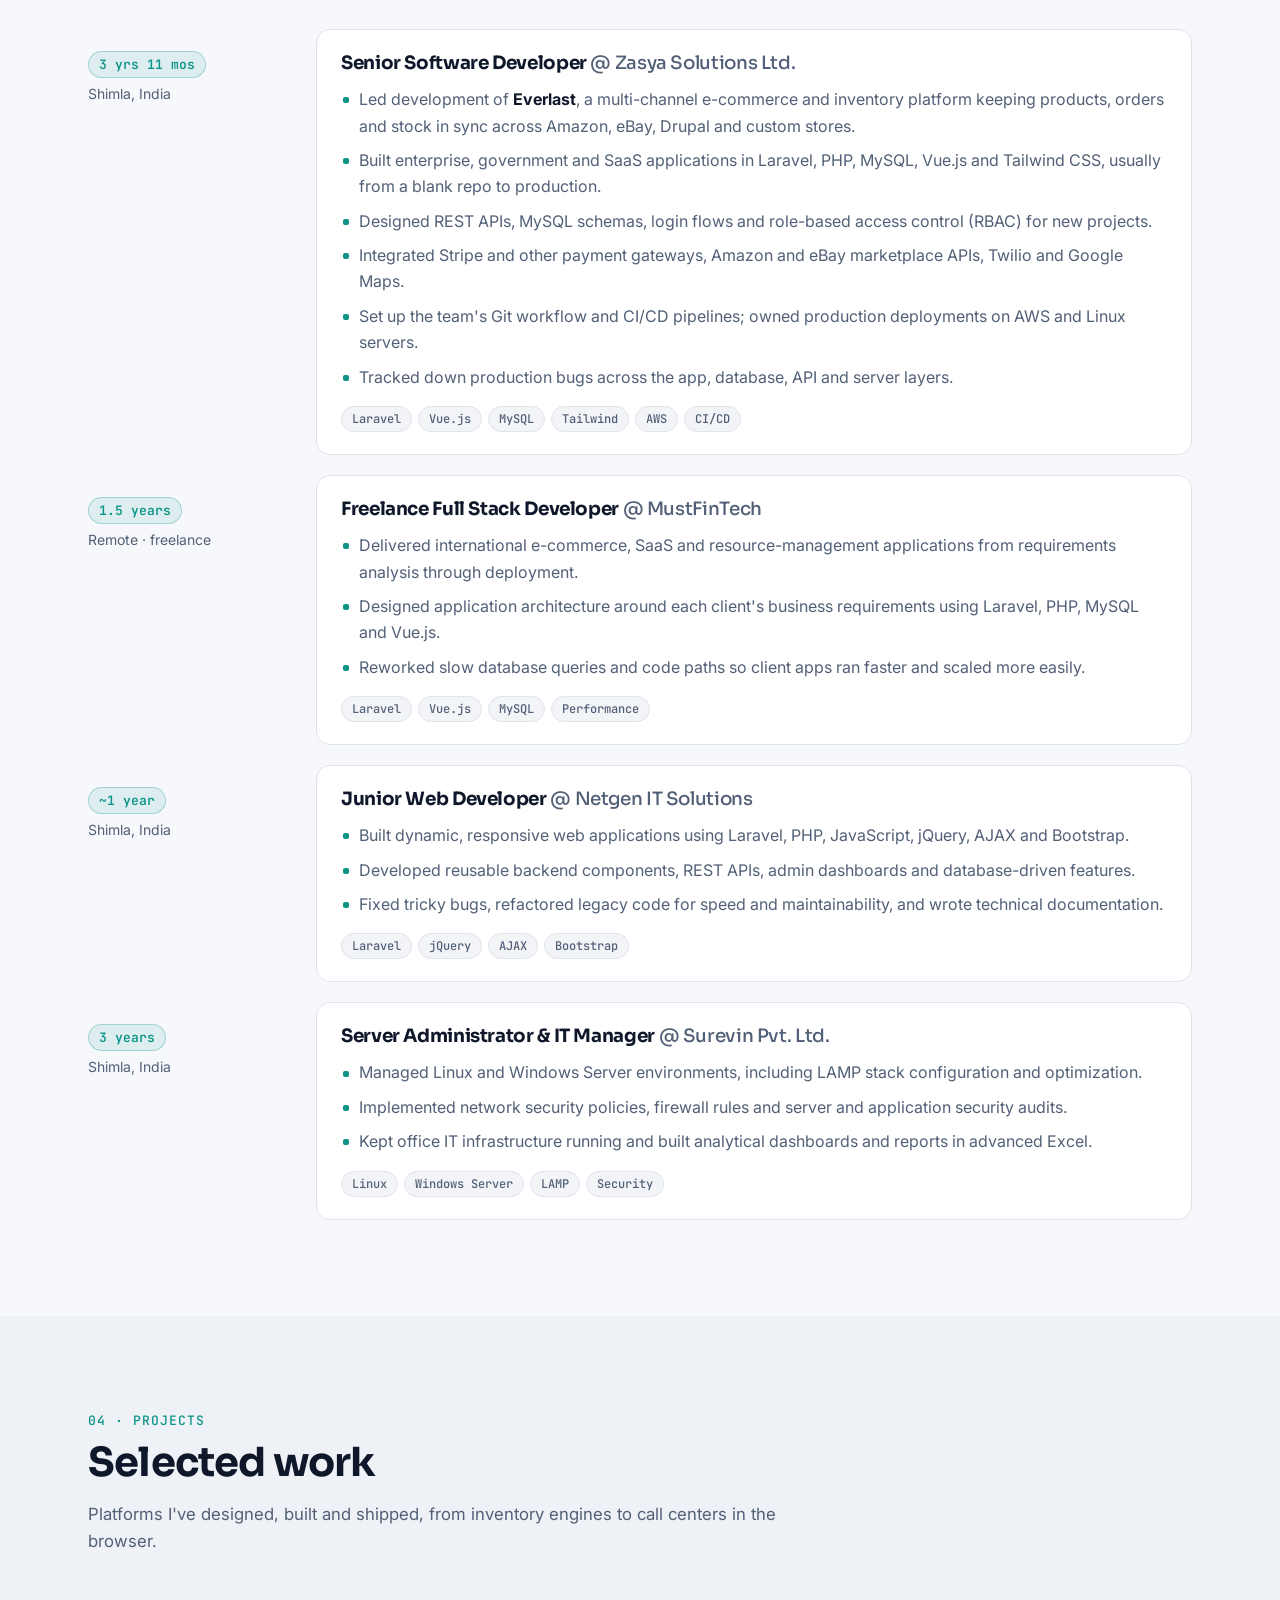
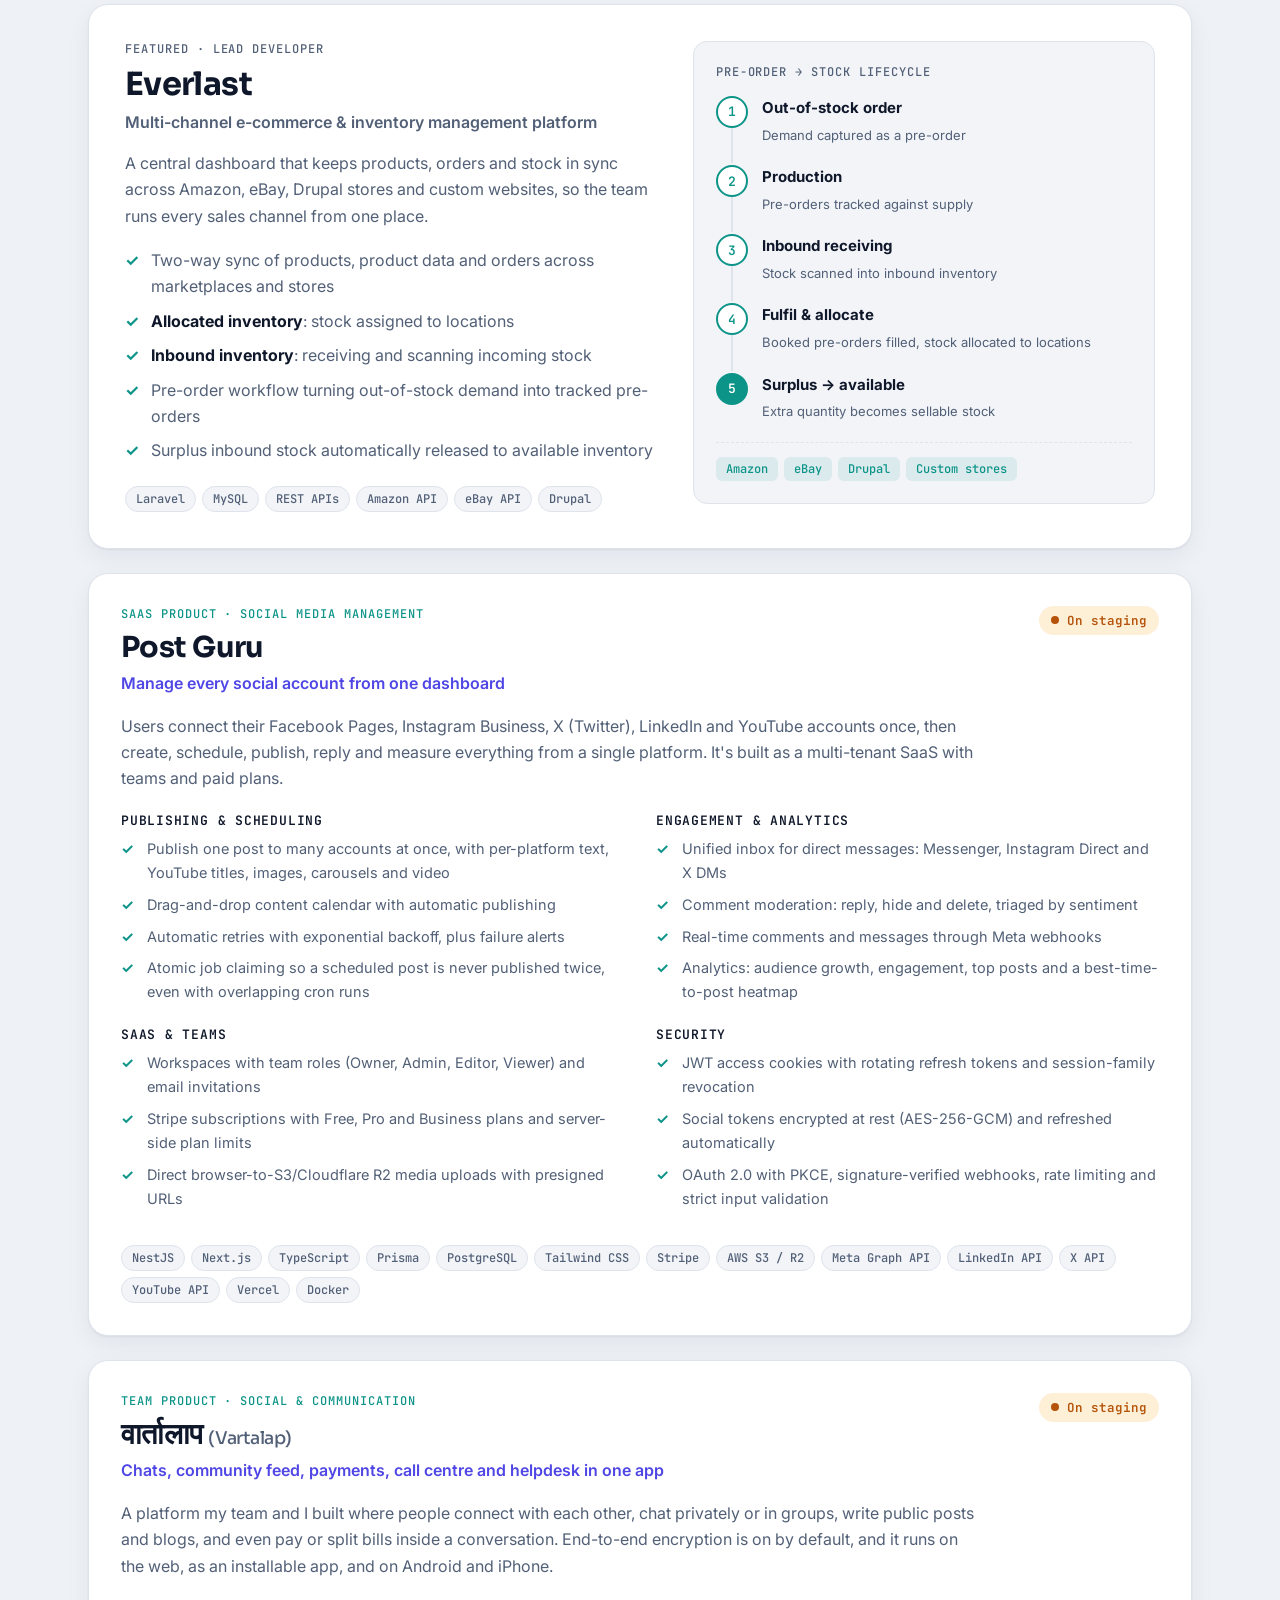
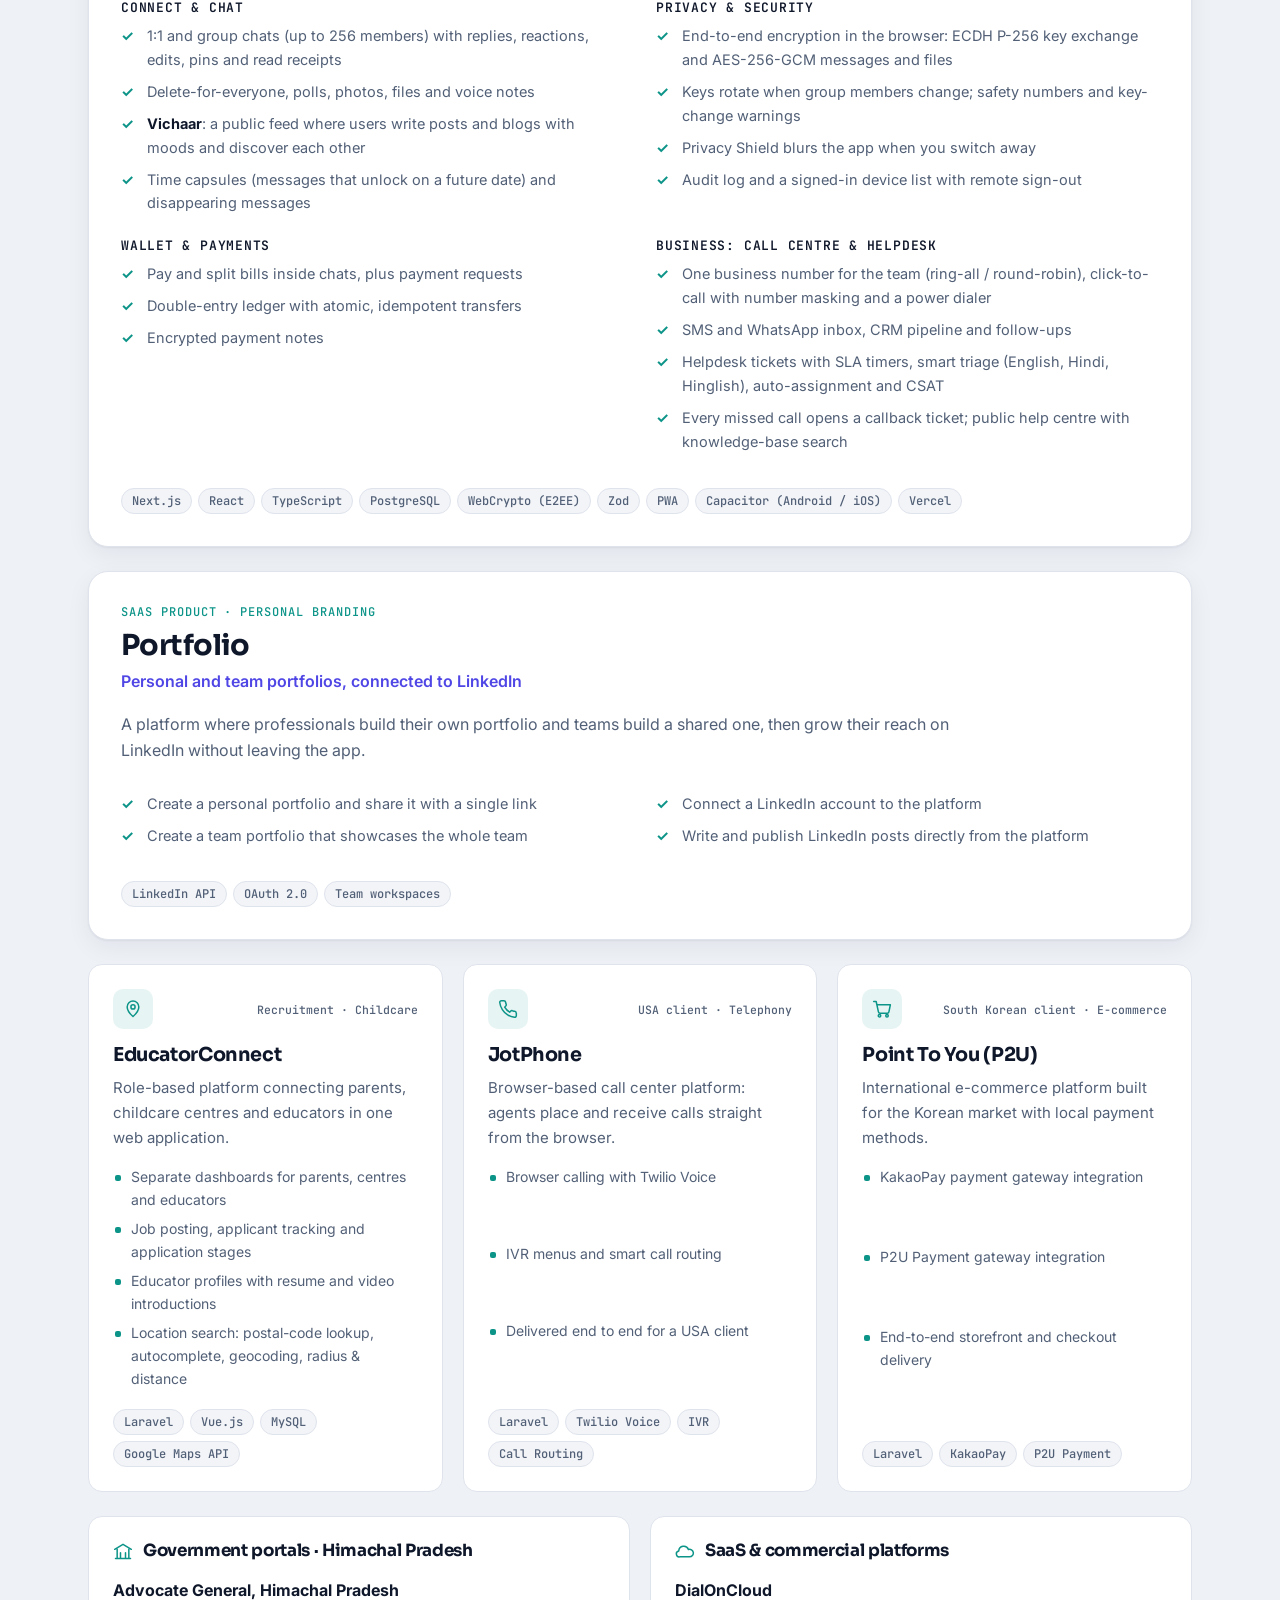
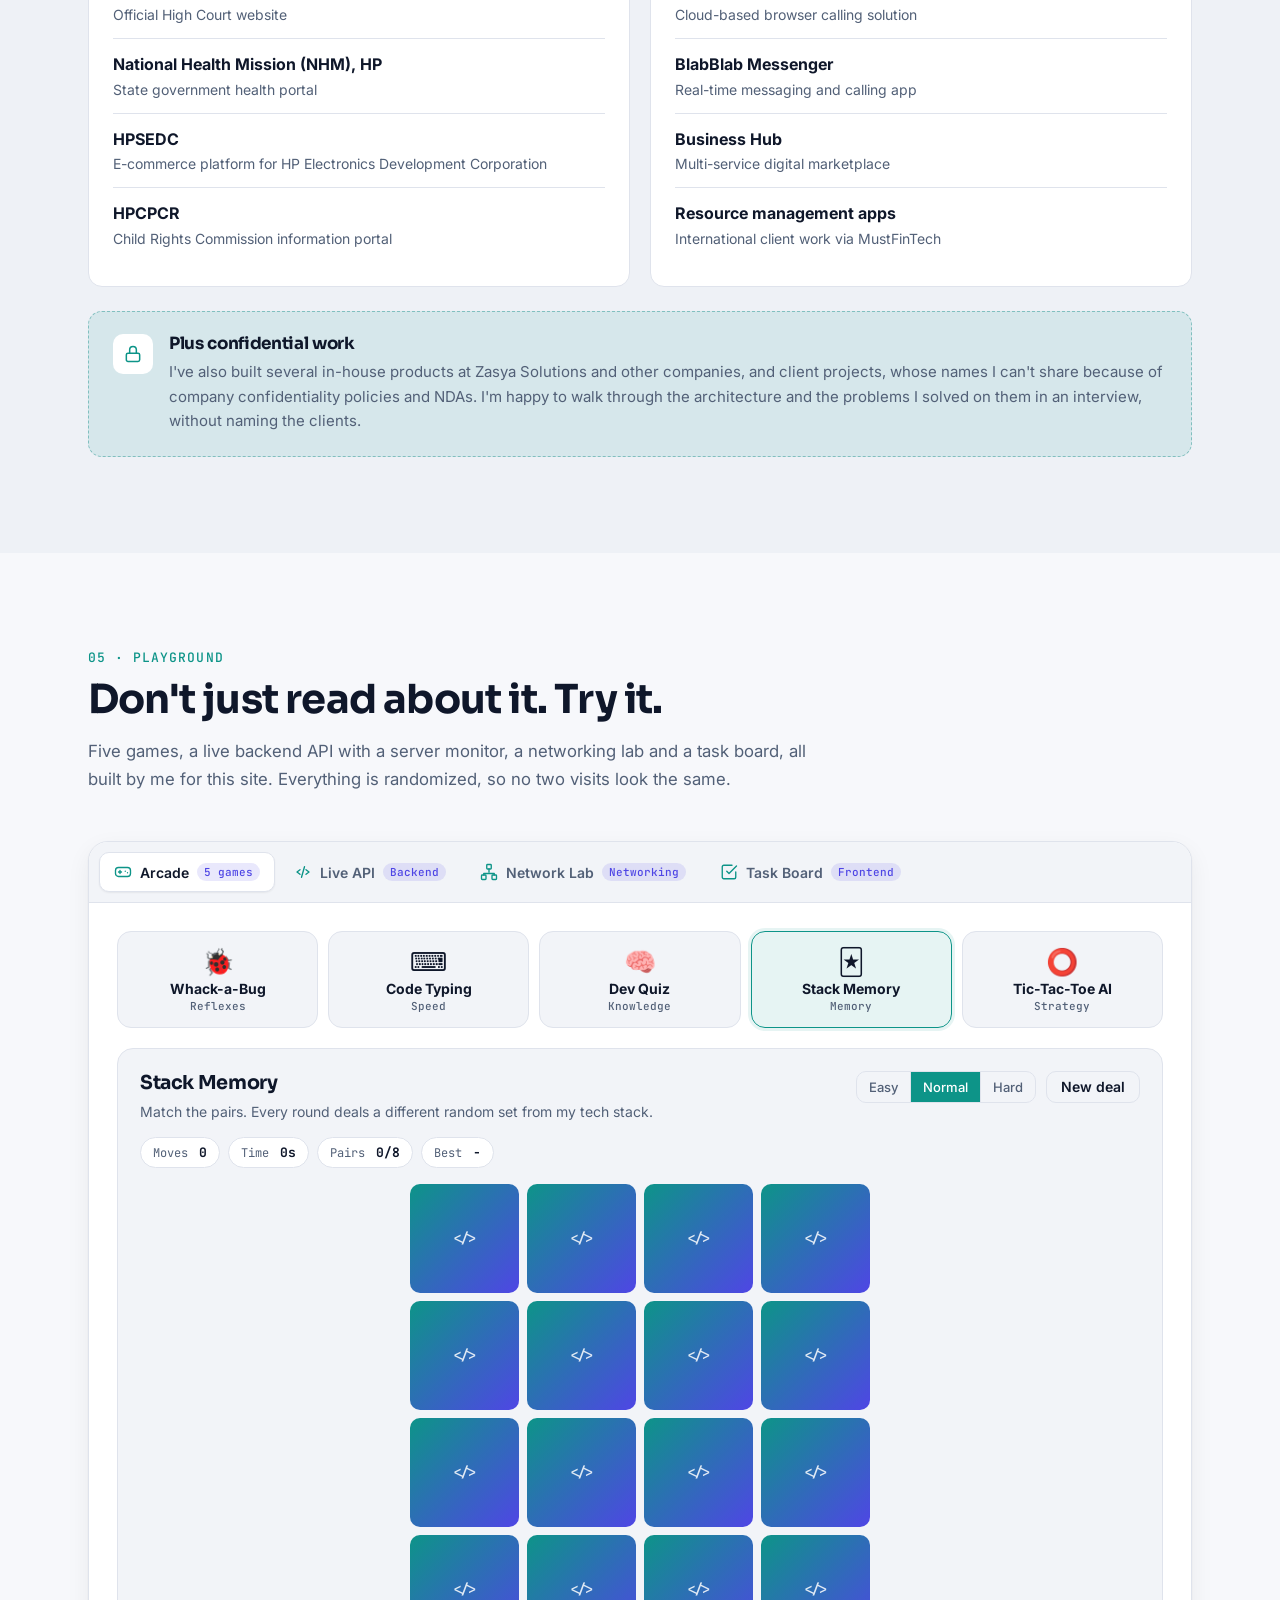
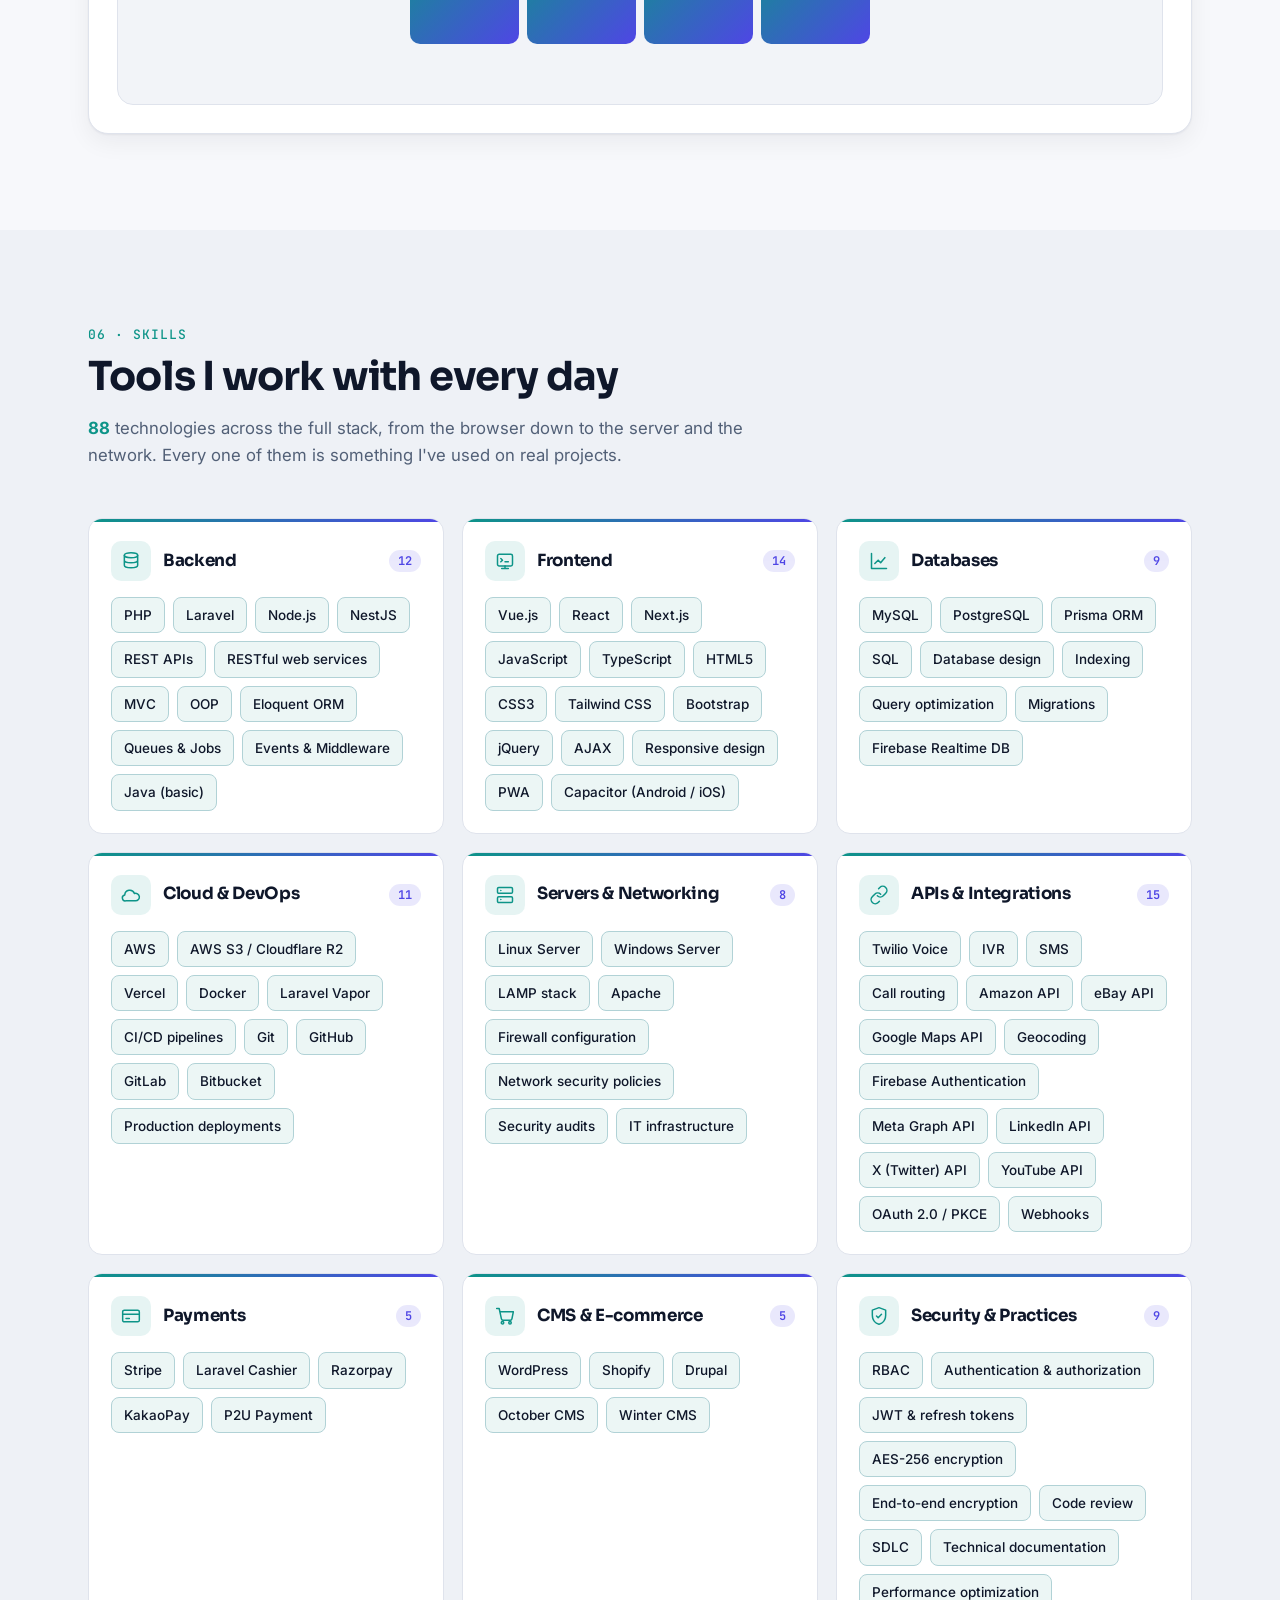
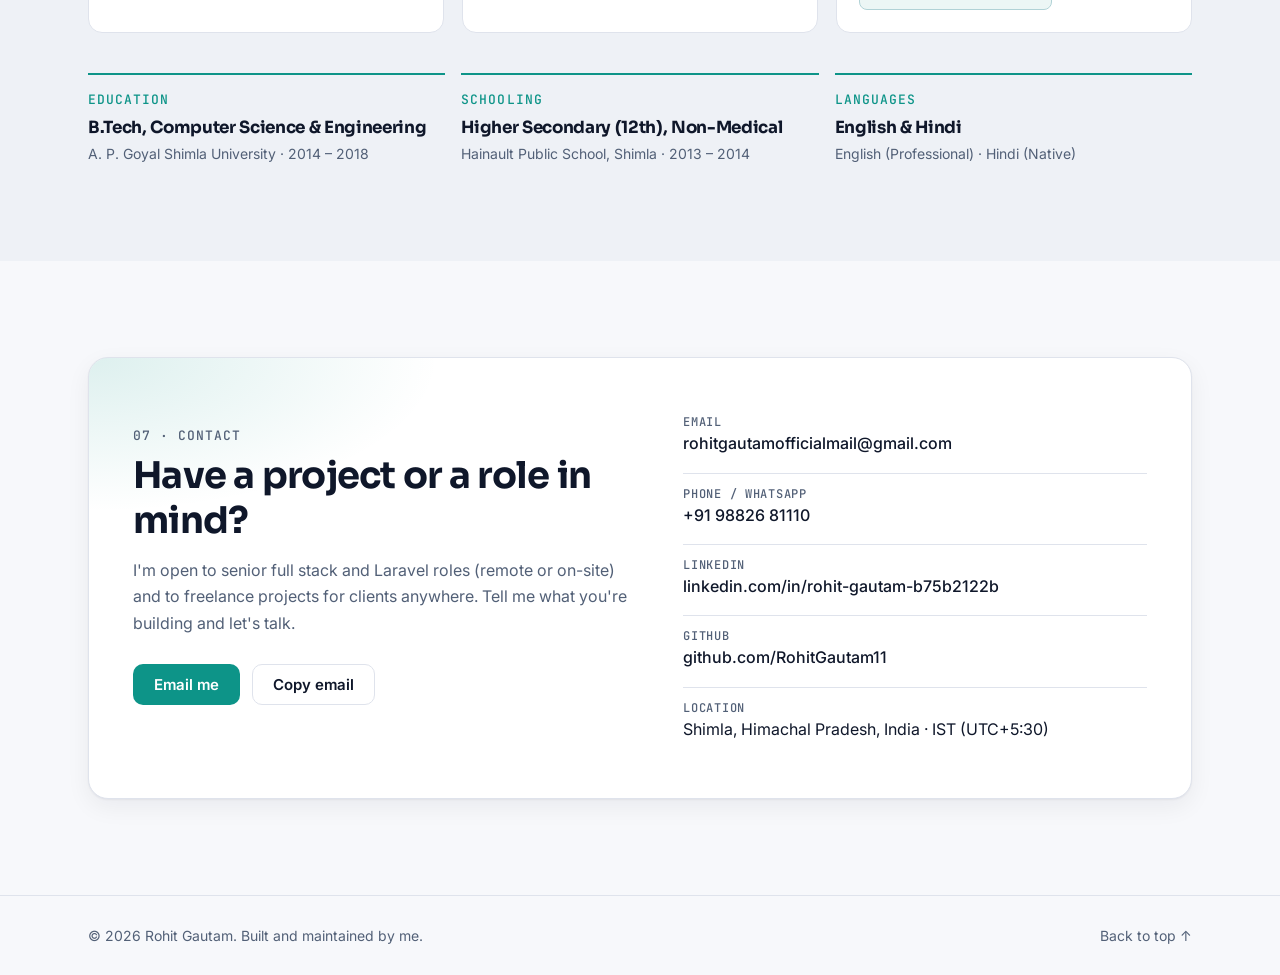
==== commit 02c9d9c3: "ATS-friendly resume with real dates and full stack keywords; live Zasya experience counter on site" ====
--- a/index.html
+++ b/index.html
@@ -91,7 +91,7 @@
           </h1>
           <p class="hero__role">Senior Full Stack Developer &middot; <span class="rotator" id="rotator">Laravel &amp; PHP</span></p>
           <p class="hero__lead">
-            4+ years shipping Laravel, PHP, MySQL, Vue.js and React applications, on top of 3 years running
+            <span data-years-since="2022-04">4</span>+ years shipping Laravel, PHP, MySQL, Vue.js and React applications, on top of 3 years running
             Linux and Windows servers, networks and firewalls. I own the whole path from database schema and API
             to the server, the network and the production deploy. I've delivered multi-channel e-commerce and inventory systems, SaaS
             products and Himachal Pradesh government portals, plus work for clients in the USA and South Korea.
@@ -146,8 +146,8 @@
 
       <div class="container">
         <dl class="stats">
-          <div class="stat"><dt>Years building web apps</dt><dd><span data-count="4">4</span>+</dd></div>
-          <div class="stat"><dt>Years in IT overall</dt><dd><span data-count="7">7</span>+</dd></div>
+          <div class="stat"><dt>Years building web apps</dt><dd><span data-years-since="2022-04">4</span>+</dd></div>
+          <div class="stat"><dt>Years in IT overall</dt><dd><span data-years-since="2019-05">7</span>+</dd></div>
           <div class="stat"><dt>Projects delivered</dt><dd><span data-count="15">15</span>+</dd></div>
           <div class="stat"><dt>Countries served</dt><dd><span data-count="3">3</span></dd></div>
         </dl>
@@ -169,7 +169,7 @@
               build software today: I think about what happens <em>after</em> deploy, not only before it.
             </p>
             <p>
-              I've spent 4+ years as a full stack developer, including about 4 years as a <strong>Senior Software Developer at
+              I've spent <span data-years-since="2022-04">4</span>+ years as a full stack developer, including <span data-since="2023-01" data-format="long">3 years 10 months</span> as a <strong>Senior Software Developer at
               Zasya Solutions</strong>, where I led <strong>Everlast</strong>, a multi-channel e-commerce and inventory
               platform syncing Amazon, eBay, Drupal and custom stores. Most of my projects start from a blank repo:
               I gather requirements, design the database and APIs, build the frontend, wire up payment and
@@ -264,7 +264,7 @@
         <ol class="timeline">
           <li class="job reveal">
             <div class="job__meta">
-              <span class="job__dur">~4 years</span>
+              <span class="job__dur" data-since="2023-01" title="Since January 2023">3 yrs 10 mos</span>
               <span class="job__place">Shimla, India</span>
             </div>
             <div class="job__body">
